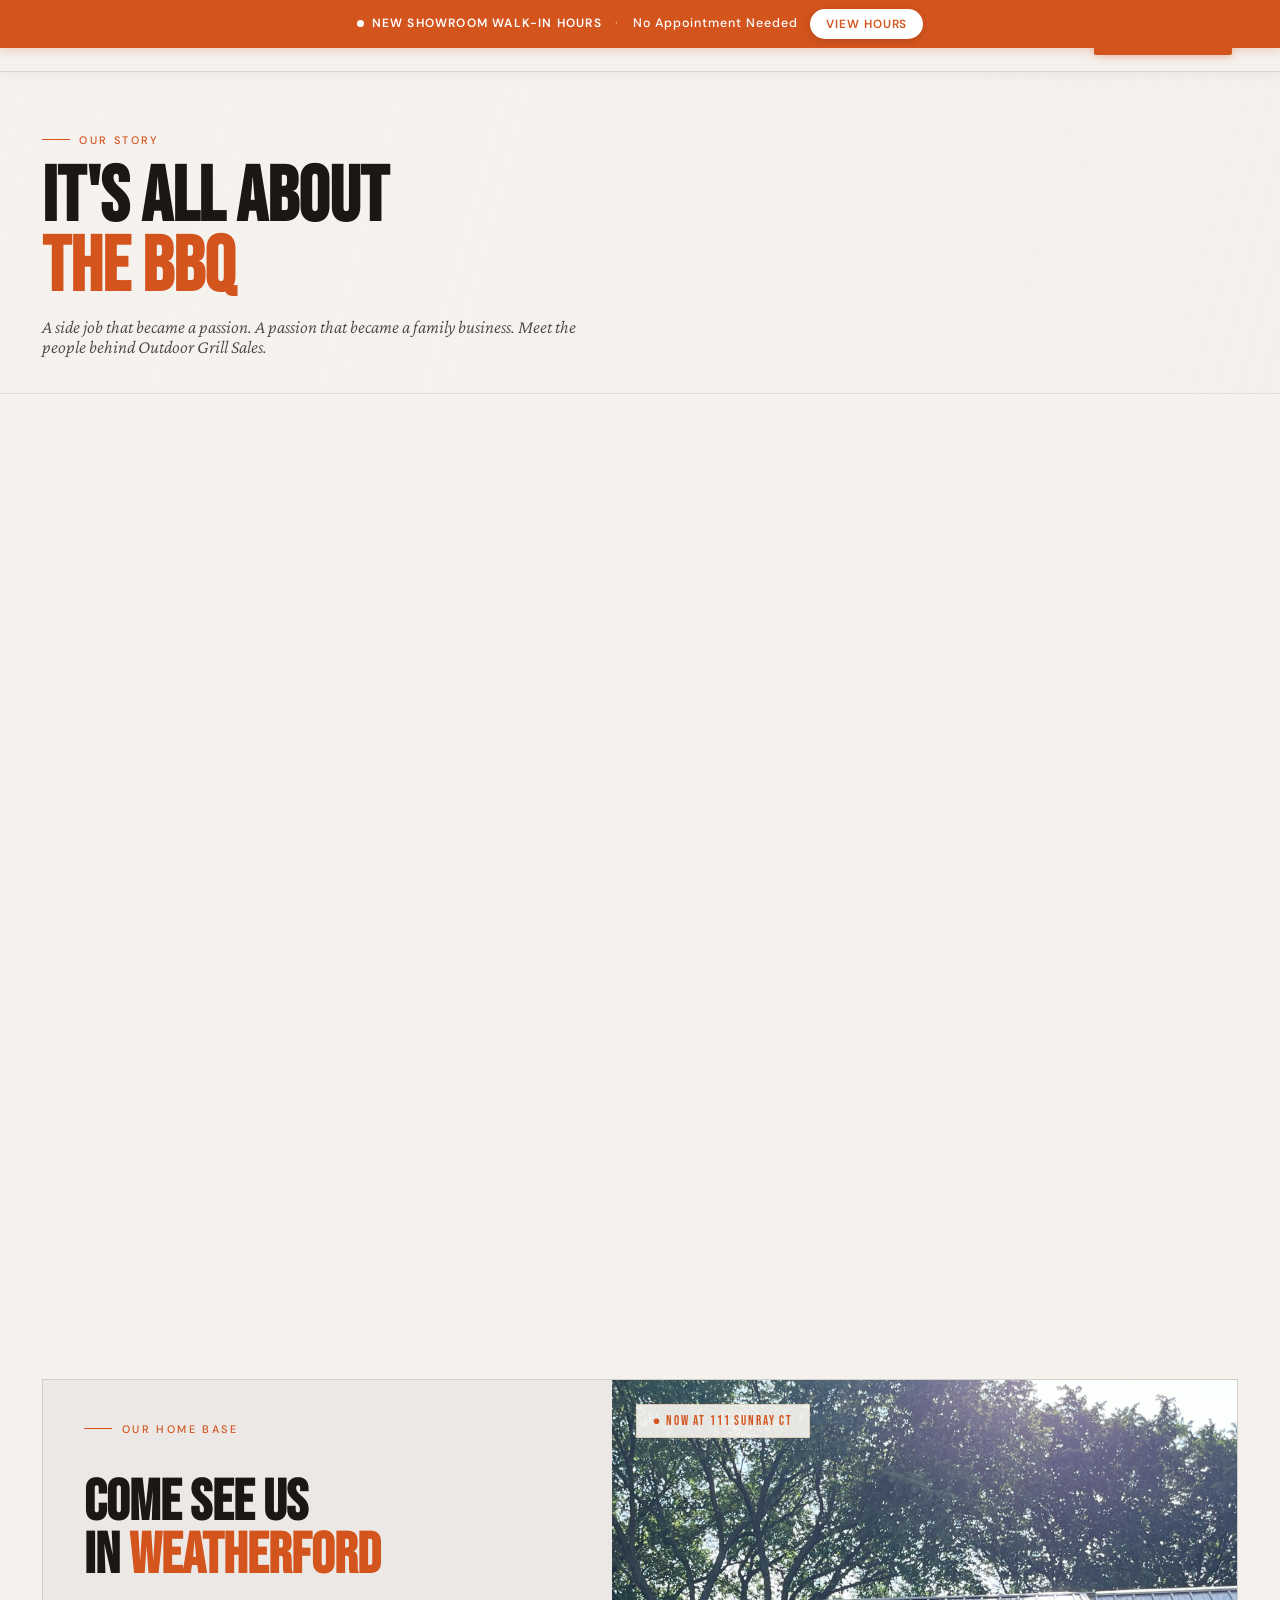
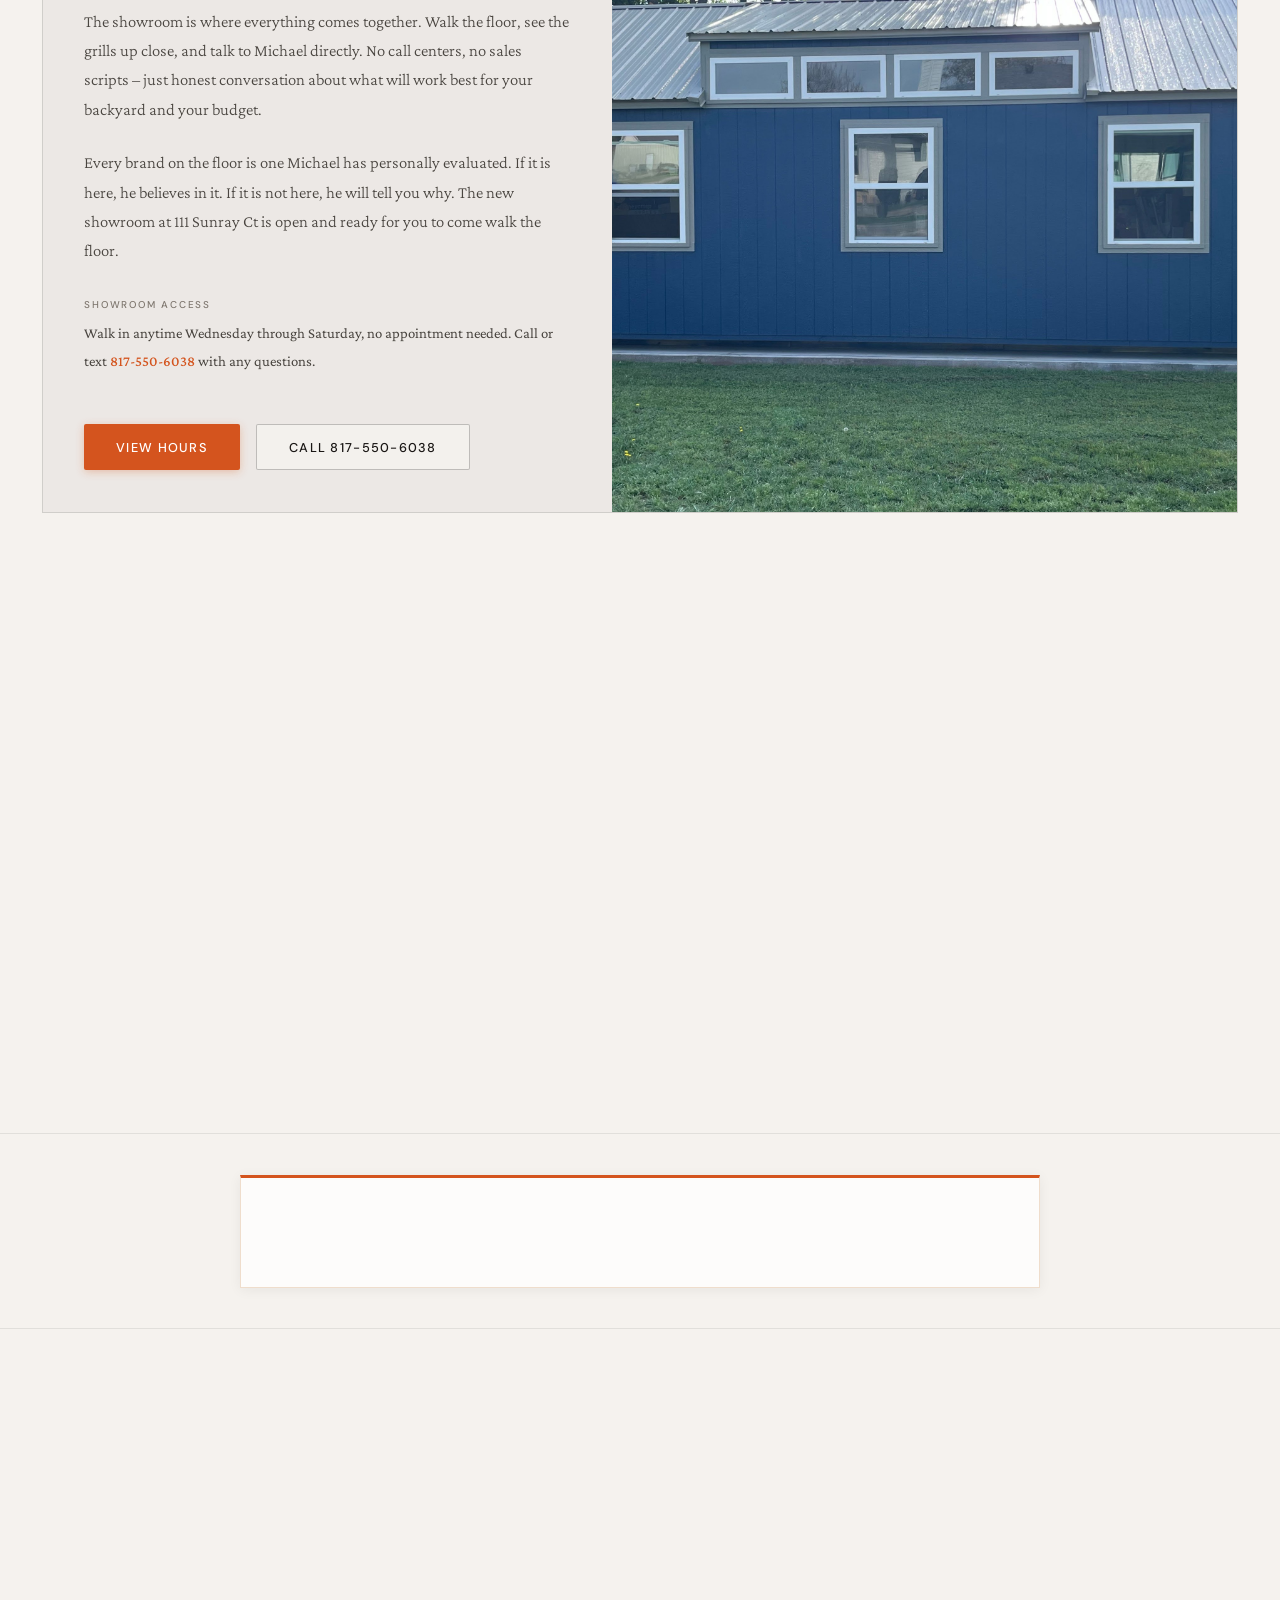
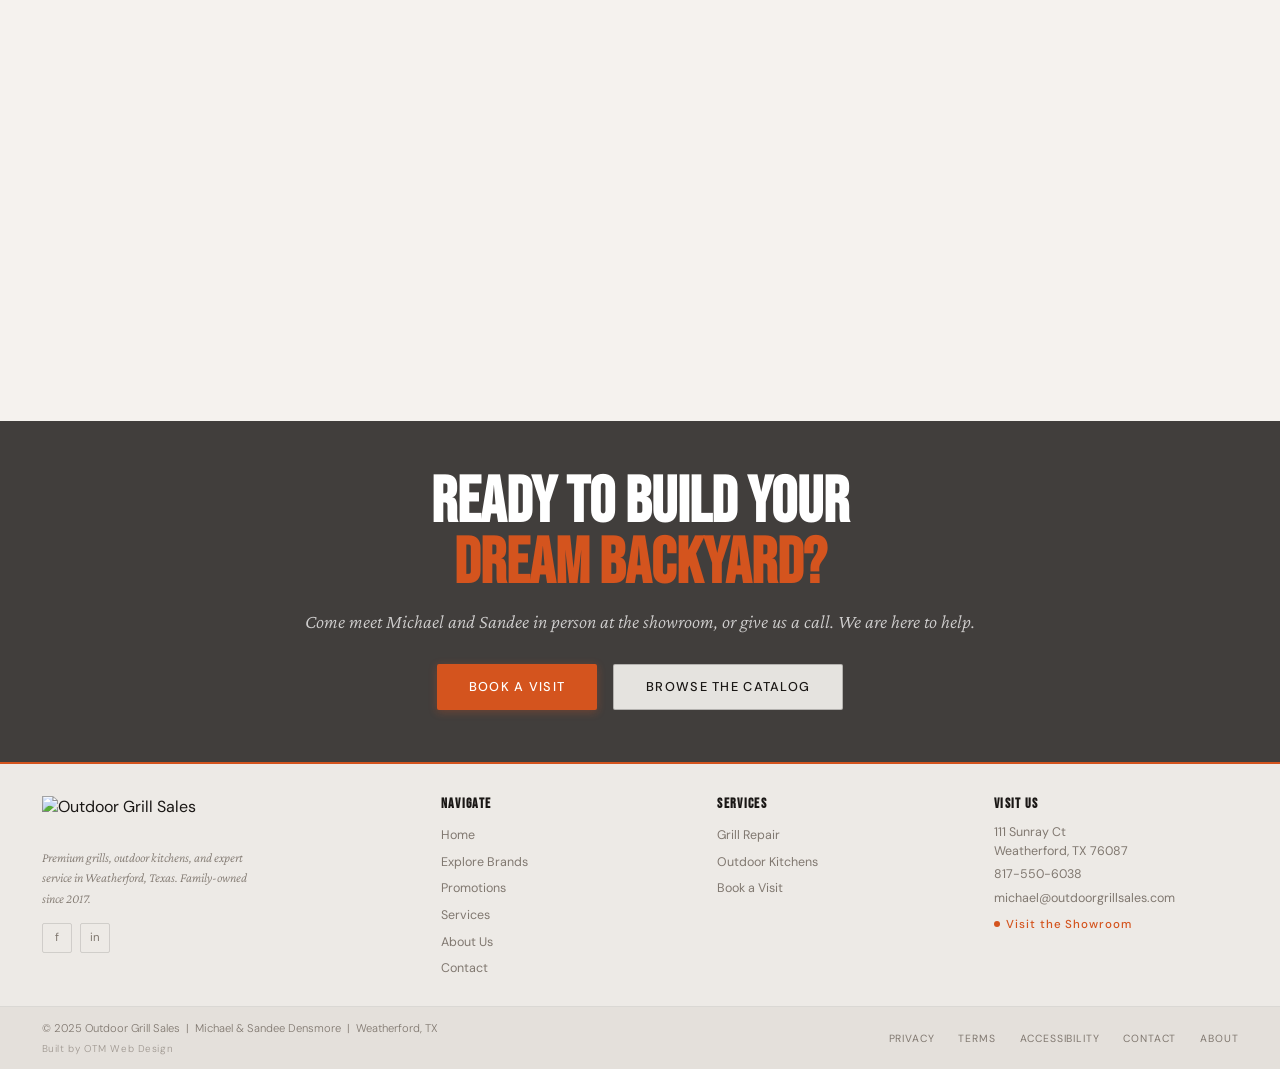
==== about.html @ 97e1f958 "updated to match main website" ====
<!DOCTYPE html>
<html lang="en">
<head>
  <meta charset="UTF-8">
  <meta name="viewport" content="width=device-width, initial-scale=1.0">
  <title>About Michael &amp; Sandee | Outdoor Grill Sales – Weatherford, TX</title>
  <meta name="description" content="Meet Michael and Sandee Densmore, the husband and wife team behind Outdoor Grill Sales in Weatherford, TX. Family-owned and customer-first since 2017.">
  <link rel="stylesheet" href="style.css">
  <link rel="icon" href="assets/logo.png" type="image/png">
</head>
<body>

<div id="progress-bar"></div>

<!-- ANNOUNCEMENT BANNER -->
<div id="announce-banner">
  <span class="banner-text">
    <span class="banner-dot"></span>
    <strong>New Showroom Walk-In Hours</strong>
    <span class="banner-sep">·</span>
    No Appointment Needed
  </span>
  <a href="contact.html#hours" class="banner-cta">View Hours</a>
</div>

<nav>
  <a href="index.html" class="nav-logo">
    <img src="assets/logo.png" alt="Outdoor Grill Sales" onerror="this.style.display='none'">
  </a>
    <ul class="nav-links">
    <li><a href="index.html">Home</a></li>
    <li><a href="explore.html">Explore Brands</a></li>
    <li><a href="promotions.html">Promotions</a></li>
    <li><a href="services.html">Services</a></li>
    <li><a href="about.html">About</a></li>
    <li><a href="contact.html" class="nav-cta">Book a Visit</a></li>
  </ul>
  <button class="nav-hamburger" id="nav-hamburger" aria-label="Open menu">
    <span></span><span></span><span></span>
  </button>
</nav>

<div class="nav-drawer" id="nav-drawer">
  <a href="index.html">Home</a>
  <a href="explore.html">Explore Brands</a>
  <a href="promotions.html">Promotions</a>
  <a href="services.html">Services</a>
  <a href="about.html">About</a>
  <a href="contact.html" class="drawer-cta">Book a Visit</a>
  <div class="drawer-contact-block">
    <a href="tel:8175506038" class="drawer-contact-phone">817-550-6038</a>
    <span class="drawer-contact-loc">Weatherford, TX</span>
  </div>
</div>

<div class="page-top">

  <div class="page-hero">
    <div class="page-hero-content">
      <div class="section-label">Our Story</div>
      <h1 class="page-hero-title">It's All About<br><span>the BBQ</span></h1>
      <p class="page-hero-sub">A side job that became a passion. A passion that became a family business. Meet the people behind Outdoor Grill Sales.</p>
    </div>
  </div>

  <!-- STORY SECTION -->
  <section style="padding:3.25rem 2.6rem;">
    <div class="about-story reveal">
      <div class="about-story-img">
        <img src="assets/michael-sandee.jpg" alt="Michael and Sandee Densmore, owners of Outdoor Grill Sales">
        <div class="about-story-badge">Est. 2017 &nbsp;|&nbsp; Weatherford, TX</div>
      </div>
      <div class="about-story-content">
        <div class="section-label">The Densmore Family</div>
        <h2>From Side Job<br>to <span>Full Time Passion</span></h2>
        <p>
          In a small town in Weatherford, Texas, Michael and Sandee Densmore started Outdoor Grill Sales as something to do on the side. Michael had always loved grilling, loved the community that forms around a great backyard cookout, and loved helping people find the right equipment to make it happen.
        </p>
        <p>
          What started as a side job grew into something neither of them expected. Customers kept coming back. Word spread through Parker County. People started referring their neighbors, their friends, their coworkers. Not because of flashy advertising, but because Michael picked up the phone, answered their questions honestly, and actually fixed what was broken.
        </p>
        <p>
          Today, Outdoor Grill Sales is a full-time husband and wife operation. Sandee keeps everything running, and Michael is the one who will walk you through every grill on the floor, diagnose your repair over the phone, or drive out to install your new outdoor kitchen. The business grew because the customers told it to.
        </p>
        <div style="display:flex; gap:1rem; flex-wrap:wrap;">
          <a href="contact.html" class="btn-primary">Get in Touch</a>
          <a href="explore.html" class="btn-ghost">Browse the Catalog</a>
        </div>
      </div>
    </div>
  </section>

  <!-- STORE PHOTO – editorial split layout -->
  <section style="padding:3.25rem 0 0; margin:0; width:100%;">
    <div class="about-story about-story-storefront">
      <div class="about-story-content" style="justify-content:center;">
        <div class="section-label">Our Home Base</div>
        <h2>Come See Us<br>In <span>Weatherford</span></h2>
        <p>
          The showroom is where everything comes together. Walk the floor, see the grills up close, and talk to Michael directly. No call centers, no sales scripts – just honest conversation about what will work best for your backyard and your budget.
        </p>
        <p>
          Every brand on the floor is one Michael has personally evaluated. If it is here, he believes in it. If it is not here, he will tell you why. The new showroom at 111 Sunray Ct is open and ready for you to come walk the floor.
        </p>
        <div style="display:flex; flex-direction:column; gap:0.6rem; margin-top:0.5rem;">
          <div style="font-size:0.62rem; letter-spacing:0.18em; text-transform:uppercase; color:var(--text-dim); font-weight:500;">Showroom Access</div>
          <div style="font-size:0.92rem; color:var(--text-muted); line-height:1.9; font-family:'Crimson Pro',serif;">
            Walk in anytime Wednesday through Saturday, no appointment needed. Call or text <a href="tel:8175506038" style="color:var(--ember); font-weight:500;">817-550-6038</a> with any questions.
          </div>
        </div>
        <div style="display:flex; gap:1rem; flex-wrap:wrap; margin-top:1.5rem;">
          <a href="contact.html#hours" class="btn-primary">View Hours</a>
          <a href="tel:8175506038" class="btn-ghost">Call 817-550-6038</a>
        </div>
      </div>
      <div class="about-story-img">
        <img src="assets/store-front.jpg" alt="Outdoor Grill Sales showroom in Weatherford, TX" style="object-position:center 20%;">
        <div class="about-story-badge" style="background:rgba(245,242,238,0.92); border-color:var(--border-warm);">
          <span style="color:var(--ember); font-family:'Bebas Neue',sans-serif; font-size:0.82rem; letter-spacing:0.14em;">&#9679; Now at 111 Sunray Ct</span>
        </div>
      </div>
    </div>
  </section>

  <!-- VALUES -->
  <section style="padding:3.25rem 2.6rem;">
    <div class="section-label reveal">What We Stand For</div>
    <h2 class="section-title reveal reveal-delay-1">The Way We<br><span>Do Business</span></h2>
    <div class="about-values reveal reveal-delay-2" style="margin:0;">
      <div class="about-value">
        <div class="about-value-num">01</div>
        <h3>Customer First, Always</h3>
        <p>When you buy a grill from us, you are not just a transaction. You are getting Michael and Sandee in your corner. Call with a question, bring in a problem, and we will take care of it.</p>
      </div>
      <div class="about-value">
        <div class="about-value-num">02</div>
        <h3>Honest Advice, Every Time</h3>
        <p>If a $500 grill does everything you need, we will tell you. We would rather earn your trust than make a bigger sale. That is how customers turn into neighbors who send their whole street to us.</p>
      </div>
      <div class="about-value">
        <div class="about-value-num">03</div>
        <h3>Always Growing</h3>
        <p>We are constantly adding new brands and products because there is always something better coming along. If you do not see what you are looking for, ask us. We are probably already looking at it.</p>
      </div>
    </div>
  </section>

  <!-- STATS BAND -->
  <section style="padding:2.54rem 1.69rem; background:transparent; border-top:1px solid var(--border); border-bottom:1px solid var(--border);">
    <div style="display:grid; grid-template-columns:repeat(auto-fit, minmax(160px, 1fr)); gap:1px; background:rgba(255,255,255,0.78); border:1px solid var(--border-warm); border-top:3px solid var(--ember); box-shadow:0 2px 12px rgba(0,0,0,0.06); max-width:800px; margin:0 auto;">
      <div class="hero-stat reveal" style="text-align:center; padding:1.3rem;">
        <div class="hero-stat-num" data-count="8" data-suffix="+" data-duration="1400">8+</div>
        <div class="hero-stat-label">Years in Business</div>
      </div>
      <div class="hero-stat reveal reveal-delay-1" style="text-align:center; padding:1.3rem;">
        <div class="hero-stat-num" data-count="18" data-suffix="+" data-duration="1500">18+</div>
        <div class="hero-stat-label">Premium Brands</div>
      </div>
      <div class="hero-stat reveal reveal-delay-2" style="text-align:center; padding:1.3rem;">
        <div class="hero-stat-num">4.7 &#9733;</div>
        <div class="hero-stat-label">Google Rating</div>
      </div>
      <div class="hero-stat reveal reveal-delay-3" style="text-align:center; padding:1.3rem; border-right:none;">
        <div class="hero-stat-num" data-count="61" data-suffix="+" data-duration="1600">61+</div>
        <div class="hero-stat-label">Google Reviews</div>
      </div>
    </div>
  </section>

  <!-- HOURS AND LOCATION -->
  <section style="padding:3.25rem 2.6rem;">
    <div class="section-label reveal">Find Us</div>
    <h2 class="section-title reveal reveal-delay-1">Come Visit<br><span>the Showroom</span></h2>
    <div class="about-hours-grid reveal reveal-delay-2" style="border:1px solid var(--border); border-top:3px solid var(--ember); max-width:900px; overflow:hidden;">
      <div style="background:var(--charcoal-2); padding:1.62rem;">
        <h3 style="font-family:'Bebas Neue',sans-serif; font-size:1.4rem; letter-spacing:0.04em; margin-bottom:1.5rem;">Showroom Access</h3>
        <div class="hours-appointment-block">
          <div class="appt-label">Walk-Ins Welcome</div>
          <div class="appt-headline">No Appointment Needed</div>
          <div class="appt-sub">
            Come browse the showroom Wednesday through Saturday, no appointment needed. Mondays and Tuesdays we're out on deliveries and repairs, so call <a href="tel:8175506038">817-550-6038</a> and we'll help if we can.
          </div>
        </div>
        <div style="margin-top:1.5rem;">
          <a href="contact.html#hours" class="btn-primary" style="width:100%; justify-content:center;">View Showroom Hours</a>
        </div>
      </div>
      <div style="background:var(--charcoal-2); padding:1.62rem; border-left:1px solid var(--border);">
        <h3 style="font-family:'Bebas Neue',sans-serif; font-size:1.4rem; letter-spacing:0.04em; margin-bottom:1.5rem;">Location</h3>
        <div style="display:flex; flex-direction:column; gap:1rem;">
          <div>
            <div style="font-size:0.62rem; letter-spacing:0.18em; text-transform:uppercase; color:var(--text-dim); margin-bottom:0.3rem; font-weight:500;">New Showroom Address</div>
            <div style="font-size:0.95rem; line-height:1.6;">111 Sunray Ct<br>Weatherford, TX 76087</div>
          </div>
          <div>
            <div style="font-size:0.62rem; letter-spacing:0.18em; text-transform:uppercase; color:var(--text-dim); margin-bottom:0.3rem; font-weight:500;">Phone</div>
            <a href="tel:8175506038" style="font-size:1.1rem; color:var(--ember); font-weight:500;">817-550-6038</a>
          </div>
          <div>
            <div style="font-size:0.62rem; letter-spacing:0.18em; text-transform:uppercase; color:var(--text-dim); margin-bottom:0.3rem; font-weight:500;">Email</div>
            <a href="mailto:michael@outdoorgrillsales.com" style="font-size:0.9rem; color:var(--text-muted); transition:color 0.2s;" onmouseover="this.style.color='var(--ember)'" onmouseout="this.style.color='var(--text-muted)'">michael@outdoorgrillsales.com</a>
          </div>
        </div>
      </div>
    </div>
  </section>

  <!-- CTA -->
  <div class="cta-band">
    <div class="cta-band-content">
      <h2>Ready to Build Your<br><span style="color:var(--ember);">Dream Backyard?</span></h2>
      <p>Come meet Michael and Sandee in person at the showroom, or give us a call. We are here to help.</p>
      <div class="cta-band-actions">
        <a href="contact.html" class="btn-primary">Book a Visit</a>
        <a href="explore.html" class="btn-ghost">Browse the Catalog</a>
      </div>
    </div>
  </div>

</div>

<footer>
  <div class="footer-top">
    <div class="footer-brand">
      <img src="assets/logo.png" alt="Outdoor Grill Sales">
      <p>Premium grills, outdoor kitchens, and expert service in Weatherford, Texas. Family-owned since 2017.</p>
      <div class="footer-social">
        <a href="https://www.facebook.com/outdoorgrillsales" target="_blank" rel="noopener" title="Facebook">f</a>
        <a href="https://www.instagram.com/outdoorgrillsales1" target="_blank" rel="noopener" title="Instagram">in</a>
      </div>
    </div>
    <div class="footer-col">
      <h4>Navigate</h4>
      <ul>
        <li><a href="index.html">Home</a></li>
        <li><a href="explore.html">Explore Brands</a></li>
        <li><a href="promotions.html">Promotions</a></li>
        <li><a href="services.html">Services</a></li>
        <li><a href="about.html">About Us</a></li>
        <li><a href="contact.html">Contact</a></li>
      </ul>
    </div>
    <div class="footer-col">
      <h4>Services</h4>
      <ul>
        <li><a href="services.html">Grill Repair</a></li>
        <li><a href="services.html#install">Outdoor Kitchens</a></li>
        <li><a href="contact.html">Book a Visit</a></li>
      </ul>
    </div>
    <div class="footer-col">
      <h4>Visit Us</h4>
      <div class="footer-contact-item">111 Sunray Ct<br>Weatherford, TX 76087</div>
      <div class="footer-contact-item"><a href="tel:8175506038">817-550-6038</a></div>
      <div class="footer-contact-item"><a href="mailto:michael@outdoorgrillsales.com">michael@outdoorgrillsales.com</a></div>
      <div class="footer-appt-badge">Visit the Showroom</div>
    </div>
  </div>
  <div class="footer-bottom">
    <div class="footer-copy">
      &copy; 2025 Outdoor Grill Sales &nbsp;|&nbsp; Michael &amp; Sandee Densmore &nbsp;|&nbsp; Weatherford, TX
      <a href="https://otm-designs.com" target="_blank" rel="noopener" class="otm-credit">Built by OTM Web Design</a>
    </div>
    <div class="footer-bottom-links">
      <a href="privacy.html">Privacy</a>
      <a href="terms.html">Terms</a>
      <a href="accessibility.html">Accessibility</a>
      <a href="contact.html">Contact</a>
      <a href="about.html">About</a>
    </div>
  </div>
</footer>

<button id="back-top" aria-label="Back to top">&#8593;</button>
<script src="nav.js"></script>
<script src="script.js"></script>
</body>
</html>
---- style.css ----
/* ============================================================
   OUTDOOR GRILL SALES — style.css
   Light theme. Warm, premium, Texas outdoor living.
   Fonts: Bebas Neue (headlines) + Crimson Pro (body) + DM Sans (UI)
   ============================================================ */

@import url('https://fonts.googleapis.com/css2?family=Bebas+Neue&family=Crimson+Pro:ital,wght@0,300;0,400;0,500;0,600;1,300;1,400&family=DM+Sans:wght@300;400;500&display=swap');

/* ─────────────────────────────────────────────
   CSS VARIABLES
   ───────────────────────────────────────────── */
:root {
  --ember:        #D4541E;
  --ember-light:  #E8622A;
  --ember-dim:    #A03A10;
  --ember-glow:   rgba(212, 84, 30, 0.10);
  --gold:         #B07818;
  --gold-light:   #C88C28;
  --bg:           #F5F2EE;
  --bg-2:         #EDEAE6;
  --bg-3:         #E4E0DB;
  --bg-4:         #D8D3CC;
  --smoke:        #C8C2BA;
  --border:       rgba(0, 0, 0, 0.08);
  --border-warm:  rgba(180, 100, 20, 0.20);
  --text:         #1A1715;
  --text-muted:   #4A4540;
  --text-dim:     #807870;
  --card:         rgba(255, 255, 255, 0.92);
  --card-hover:   rgba(255, 255, 255, 0.97);
}

/* ─────────────────────────────────────────────
   RESET & BASE
   ───────────────────────────────────────────── */
*, *::before, *::after { box-sizing: border-box; margin: 0; padding: 0; }
html { scroll-behavior: smooth; font-size: 16px; }

body {
  font-family: 'DM Sans', sans-serif;
  background: var(--bg);
  color: var(--text);
  overflow-x: hidden;
  -webkit-font-smoothing: antialiased;
  -moz-osx-font-smoothing: grayscale;
}

body::before {
  content: '';
  position: fixed;
  inset: 0;
  background-image: url('assets/hero-bg.jpg');
  background-size: cover;
  background-position: center;
  z-index: -2;
  pointer-events: none;
  opacity: 0.90;
}

img { max-width: 100%; display: block; }
a { text-decoration: none; color: inherit; }
ul { list-style: none; }

/* ─────────────────────────────────────────────
   PROGRESS BAR
   ───────────────────────────────────────────── */
#progress-bar {
  position: fixed;
  top: 0; left: 0;
  z-index: 300;
  height: 3px;
  width: 0%;
  background: linear-gradient(90deg, var(--ember), var(--gold));
  transition: width 0.1s linear;
}

/* ─────────────────────────────────────────────
   ANNOUNCEMENT BANNER
   ───────────────────────────────────────────── */
#announce-banner {
  position: fixed;
  top: 0; left: 0; right: 0;
  z-index: 200;
  background: var(--ember);
  color: #fff;
  padding: 0.55rem 1.5rem;
  display: flex;
  align-items: center;
  justify-content: center;
  gap: 0.75rem;
  font-size: 0.78rem;
  letter-spacing: 0.08em;
  font-weight: 500;
  text-align: center;
  box-shadow: 0 2px 10px rgba(212,84,30,0.25);
  flex-wrap: wrap;
  line-height: 1.4;
}

#announce-banner .banner-dot {
  display: inline-block;
  width: 7px;
  height: 7px;
  border-radius: 50%;
  background: #fff;
  flex-shrink: 0;
  animation: blink 1.6s ease infinite;
}

#announce-banner .banner-text { display: inline-flex; align-items: center; gap: 0.5rem; flex-wrap: wrap; justify-content: center; }
#announce-banner .banner-text strong { font-weight: 600; letter-spacing: 0.1em; text-transform: uppercase; font-size: 0.75rem; }
#announce-banner a { color: #fff; text-decoration: underline; text-decoration-thickness: 1px; text-underline-offset: 3px; font-weight: 600; white-space: nowrap; }
#announce-banner a:hover { color: rgba(255,255,255,0.85); }
#announce-banner .banner-sep { opacity: 0.55; padding: 0 0.35rem; }

/* Banner CTA button (overrides the text-link style) */
#announce-banner .banner-cta {
  display: inline-flex;
  align-items: center;
  gap: 0.4rem;
  background: #fff;
  color: var(--ember);
  padding: 0.42rem 1rem;
  border-radius: 100px;
  font-size: 0.74rem;
  font-weight: 600;
  letter-spacing: 0.08em;
  text-transform: uppercase;
  text-decoration: none;
  border: none;
  transition: background 0.2s, color 0.2s, transform 0.15s, box-shadow 0.2s;
  box-shadow: 0 2px 8px rgba(0, 0, 0, 0.15);
  white-space: nowrap;
  flex-shrink: 0;
}
#announce-banner .banner-cta:hover {
  background: rgba(255, 255, 255, 0.92);
  color: var(--ember);
  transform: translateY(-1px);
  box-shadow: 0 4px 12px rgba(0, 0, 0, 0.2);
  text-decoration: none;
}

body.has-banner nav { top: var(--banner-h, 42px); }
body.has-banner .page-top { padding-top: calc(72px + var(--banner-h, 42px)); }
body.has-banner .hero { padding-top: calc(8rem + var(--banner-h, 42px)); }
body.has-banner .catalog-filter { top: calc(60px + var(--banner-h, 42px)); }

/* ─────────────────────────────────────────────
   NAVIGATION
   ───────────────────────────────────────────── */
nav {
  position: fixed;
  top: 0; left: 0; right: 0;
  z-index: 100;
  display: flex;
  align-items: center;
  justify-content: space-between;
  padding: 0 3rem;
  height: 72px;
  background: rgba(245, 242, 238, 0.96);
  backdrop-filter: blur(16px);
  -webkit-backdrop-filter: blur(16px);
  border-bottom: 1px solid rgba(0,0,0,0.10);
  transition: height 0.3s, background 0.3s, top 0.3s;
}

nav.scrolled { height: 60px; background: rgba(245, 242, 238, 0.99); }

.nav-logo img { height: 52px; width: auto; transition: height 0.3s; }
nav.scrolled .nav-logo img { height: 42px; }

.nav-links { display: flex; align-items: center; gap: 0.25rem; }

.nav-links a {
  font-size: 0.78rem;
  letter-spacing: 0.12em;
  text-transform: uppercase;
  color: var(--text-muted);
  padding: 0.5rem 0.85rem;
  border-radius: 2px;
  transition: color 0.2s, background 0.2s;
  font-weight: 500;
  white-space: nowrap;
}

.nav-links a:hover { color: var(--ember); background: rgba(0,0,0,0.04); }
.nav-links a.active { color: var(--ember); }

.nav-cta {
  background: var(--ember) !important;
  color: #fff !important;
  padding: 0.6rem 1.4rem !important;
  border-radius: 2px;
  font-size: 0.78rem !important;
  letter-spacing: 0.1em !important;
  font-weight: 500 !important;
  transition: background 0.2s, transform 0.15s !important;
  margin-left: 0.5rem;
}

.nav-cta:hover { background: var(--ember-light) !important; transform: translateY(-1px); }
.nav-cta.active { background: var(--ember) !important; color: #fff !important; }

.nav-hamburger {
  display: none;
  flex-direction: column;
  gap: 5px;
  background: none;
  border: none;
  cursor: pointer;
  padding: 8px;
  z-index: 110;
}

.nav-hamburger span {
  display: block;
  width: 24px;
  height: 2px;
  background: var(--text);
  border-radius: 2px;
  transition: transform 0.3s, opacity 0.3s, width 0.3s;
  transform-origin: center;
}

.nav-hamburger.open span:nth-child(1) { transform: translateY(7px) rotate(45deg); }
.nav-hamburger.open span:nth-child(2) { opacity: 0; width: 0; }
.nav-hamburger.open span:nth-child(3) { transform: translateY(-7px) rotate(-45deg); }

.nav-drawer {
  display: none;
  position: fixed;
  top: 0; left: 0; right: 0; bottom: 0;
  background: rgba(245, 242, 238, 0.97);
  backdrop-filter: blur(20px);
  -webkit-backdrop-filter: blur(20px);
  z-index: 99;
  flex-direction: column;
  justify-content: center;
  align-items: center;
  opacity: 0;
  pointer-events: none;
  transition: opacity 0.3s;
  overflow-y: auto;
  border-left: 3px solid var(--ember);
}

.nav-drawer.open { opacity: 1; pointer-events: auto; }

.nav-drawer a {
  font-family: 'Bebas Neue', sans-serif;
  font-size: 2.6rem;
  letter-spacing: 0.06em;
  color: var(--text-muted);
  padding: 0.6rem 2rem;
  width: 100%;
  text-align: center;
  border-bottom: 1px solid var(--border);
  transition: color 0.2s, background 0.2s;
}

.nav-drawer a:first-child { border-top: 1px solid var(--border); }
.nav-drawer a:hover, .nav-drawer a.active { color: var(--ember); background: rgba(212,84,30,0.05); }

.nav-drawer .drawer-cta {
  margin-top: 1.5rem;
  background: var(--ember);
  color: #fff;
  border-radius: 2px;
  font-size: 1.4rem;
  border-bottom: none;
  padding: 0.8rem 3rem;
  width: auto;
}

/* DRAWER CONTACT BLOCK (replaces .drawer-contact span — fixes iOS auto-styling) */
.nav-drawer .drawer-contact-block {
  margin-top: 1.2rem;
  padding: 0.8rem 2rem;
  display: flex;
  flex-direction: column;
  align-items: center;
  gap: 0.3rem;
  border: none;
  width: auto;
}

.nav-drawer .drawer-contact-phone {
  font-family: 'DM Sans', sans-serif;
  font-size: 1rem;
  font-weight: 500;
  color: var(--text-muted);
  letter-spacing: 0.04em;
  padding: 0;
  border: none;
  width: auto;
  text-align: center;
  background: none;
  text-transform: none;
  transition: color 0.2s;
}

.nav-drawer .drawer-contact-phone:hover {
  background: none;
  color: var(--ember);
}

.nav-drawer .drawer-contact-loc {
  font-family: 'DM Sans', sans-serif;
  font-size: 0.78rem;
  font-weight: 400;
  color: var(--text-dim);
  letter-spacing: 0.06em;
  text-transform: uppercase;
}

.page-top { padding-top: 72px; }

/* ─────────────────────────────────────────────
   SHARED SECTION STYLES
   ───────────────────────────────────────────── */
section { padding: 4.5rem 2.6rem; }

.section-label {
  display: inline-flex;
  align-items: center;
  gap: 0.6rem;
  font-size: 0.68rem;
  letter-spacing: 0.22em;
  text-transform: uppercase;
  color: var(--ember);
  margin-bottom: 1rem;
  font-weight: 500;
}

.section-label::before {
  content: '';
  display: block;
  width: 28px;
  height: 1px;
  background: var(--ember);
}

.section-title {
  font-family: 'Bebas Neue', sans-serif;
  font-size: clamp(2.8rem, 5.5vw, 4.8rem);
  line-height: 0.93;
  letter-spacing: 0.02em;
  margin-bottom: 1.2rem;
  color: var(--text);
}

.section-title span { color: var(--ember); }

.section-subtitle {
  font-family: 'Crimson Pro', serif;
  font-size: 1.15rem;
  color: var(--text-muted);
  line-height: 1.7;
  max-width: 580px;
  font-weight: 300;
  font-style: italic;
}

/* ─────────────────────────────────────────────
   BUTTONS
   ───────────────────────────────────────────── */
.btn-primary {
  display: inline-flex;
  align-items: center;
  gap: 0.5rem;
  background: var(--ember);
  color: #fff;
  padding: 0.85rem 2rem;
  border-radius: 2px;
  font-size: 0.8rem;
  font-weight: 500;
  letter-spacing: 0.1em;
  text-transform: uppercase;
  border: none;
  cursor: pointer;
  transition: background 0.2s, transform 0.15s;
  text-decoration: none;
}

.btn-primary:hover { background: var(--ember-light); transform: translateY(-2px); color: #fff; }

.btn-ghost {
  display: inline-flex;
  align-items: center;
  gap: 0.5rem;
  background: rgba(245,242,238,0.92);
  color: var(--text);
  padding: 0.85rem 2rem;
  border-radius: 2px;
  font-size: 0.8rem;
  font-weight: 500;
  letter-spacing: 0.1em;
  text-transform: uppercase;
  border: 1px solid rgba(0,0,0,0.22);
  cursor: pointer;
  transition: color 0.2s, border-color 0.2s, background 0.2s, transform 0.15s;
  text-decoration: none;
}

.btn-ghost:hover { background: #fff; color: var(--text); border-color: rgba(0,0,0,0.40); transform: translateY(-2px); }

.btn-gold {
  display: inline-flex;
  align-items: center;
  gap: 0.5rem;
  background: var(--gold);
  color: #fff;
  padding: 0.85rem 2rem;
  border-radius: 2px;
  font-size: 0.8rem;
  font-weight: 500;
  letter-spacing: 0.1em;
  text-transform: uppercase;
  border: none;
  cursor: pointer;
  transition: background 0.2s, transform 0.15s;
  text-decoration: none;
}

.btn-gold:hover { background: var(--gold-light); transform: translateY(-2px); }

.btn-catalog {
  display: inline-flex;
  align-items: center;
  gap: 0.4rem;
  background: var(--ember);
  color: #fff;
  padding: 0.6rem 1.2rem;
  border-radius: 2px;
  font-size: 0.72rem;
  font-weight: 500;
  letter-spacing: 0.1em;
  text-transform: uppercase;
  border: none;
  cursor: pointer;
  transition: background 0.2s, transform 0.15s;
  text-decoration: none;
}

.btn-catalog:hover { background: var(--ember-light); transform: translateY(-1px); color: #fff; }

.btn-catalog-ghost {
  display: inline-flex;
  align-items: center;
  gap: 0.4rem;
  background: transparent;
  color: var(--text-muted);
  padding: 0.6rem 1.2rem;
  border-radius: 2px;
  font-size: 0.72rem;
  font-weight: 500;
  letter-spacing: 0.1em;
  text-transform: uppercase;
  border: 1px solid var(--border);
  cursor: pointer;
  transition: color 0.2s, border-color 0.2s, transform 0.15s;
  text-decoration: none;
}

.btn-catalog-ghost:hover { color: var(--text); border-color: rgba(0,0,0,0.25); transform: translateY(-1px); }

/* ─────────────────────────────────────────────
   MARQUEE STRIP
   ───────────────────────────────────────────── */
.marquee-strip {
  border-top: 2px solid var(--ember);
  border-bottom: 2px solid var(--ember);
  overflow: hidden;
  padding: 0.95rem 0;
  background: rgba(245, 242, 238, 0.88);
  box-shadow: 0 2px 12px rgba(212,84,30,0.10);
}

.marquee-track { display: flex; width: max-content; animation: marquee 28s linear infinite; }

.marquee-item {
  display: flex;
  align-items: center;
  gap: 2rem;
  padding: 0 2.5rem;
  font-size: 0.7rem;
  letter-spacing: 0.2em;
  text-transform: uppercase;
  color: var(--text);
  white-space: nowrap;
  font-weight: 500;
}

.marquee-dot { width: 4px; height: 4px; border-radius: 50%; background: var(--ember); flex-shrink: 0; }

@keyframes marquee { from { transform: translateX(0); } to { transform: translateX(-50%); } }

/* ─────────────────────────────────────────────
   HERO (index.html)
   ───────────────────────────────────────────── */
.hero {
  position: relative;
  min-height: 100vh;
  min-height: 100dvh;
  display: flex;
  align-items: center;
  padding: 8rem 2.6rem 5rem;
  overflow: hidden;
}

.hero-bg {
  position: absolute;
  inset: 0;
  background-image: url('assets/hero-bg.jpg');
  background-size: cover;
  background-position: center;
  background-attachment: fixed;
  z-index: 0;
}

.hero-overlay {
  position: absolute;
  inset: 0;
  background: linear-gradient(
    105deg,
    rgba(245,242,238,0.82) 0%,
    rgba(245,242,238,0.92) 40%,
    rgba(245,242,238,0.08) 70%,
    rgba(212,84,30,0.01) 100%
  );
  z-index: 1;
}

.hero-content { position: relative; z-index: 2; max-width: 820px; }

.hero-eyebrow {
  display: inline-flex;
  align-items: center;
  gap: 0.7rem;
  font-size: 0.72rem;
  letter-spacing: 0.25em;
  text-transform: uppercase;
  color: var(--gold);
  margin-bottom: 1.5rem;
  font-weight: 500;
}

.hero-eyebrow::before { content: ''; display: block; width: 36px; height: 1px; background: var(--gold); }

.hero-title {
  font-family: 'Bebas Neue', sans-serif;
  font-size: clamp(4.5rem, 11vw, 9rem);
  line-height: 0.88;
  letter-spacing: 0.01em;
  margin-bottom: 1.8rem;
  color: var(--text);
}

.hero-title .outline {
  -webkit-text-stroke: 3px #1A1715;
  color: var(--ember);
  paint-order: stroke fill;
}

.hero-title .ember { color: var(--ember); }

.hero-sub {
  font-family: 'Crimson Pro', serif;
  font-size: 1.25rem;
  line-height: 1.7;
  color: var(--text-muted);
  max-width: 500px;
  margin-bottom: 2.5rem;
  font-weight: 300;
  font-style: italic;
}

.hero-actions { display: flex; gap: 1rem; align-items: center; flex-wrap: wrap; margin-bottom: 3.5rem; }
.hero-stats { display: flex; border: 1px solid var(--border-warm); width: fit-content; }

.hero-stat {
  padding: 1.2rem 2.2rem;
  background: rgba(255,255,255,0.92);
  border-right: 1px solid var(--border-warm);
  text-align: center;
  position: relative;
}

.hero-stat::before {
  content: '';
  position: absolute;
  top: 0; left: 0; right: 0;
  height: 2px;
  background: linear-gradient(90deg, var(--ember), var(--gold));
}

.hero-stat:last-child { border-right: none; }
.hero-stat-num { font-family: 'Bebas Neue', sans-serif; font-size: 3rem; line-height: 1; color: var(--text); letter-spacing: 0.02em; }
.hero-stat-label { font-size: 0.62rem; letter-spacing: 0.2em; text-transform: uppercase; color: var(--ember); margin-top: 0.4rem; font-weight: 500; }

.hero-scroll {
  display: none;
}

@keyframes float {
  0%, 100% { transform: translateX(-50%) translateY(0); }
  50% { transform: translateX(-50%) translateY(6px); }
}

/* ─────────────────────────────────────────────
   SERVICE PILLARS
   ───────────────────────────────────────────── */
.services-strip {
  display: grid;
  grid-template-columns: repeat(3, 1fr);
  gap: 1px;
  background: var(--border);
  border: 1px solid var(--border);
  margin: 0 2.6rem;
}

.service-pillar {
  background: rgba(255,255,255,0.92);
  padding: 2.5rem 2rem;
  display: flex;
  flex-direction: column;
  gap: 1rem;
  transition: background 0.25s, box-shadow 0.25s;
  position: relative;
  overflow: hidden;
  border-left: 3px solid transparent;
}

.service-pillar::before {
  content: '';
  position: absolute;
  top: 0; left: 0; right: 0;
  height: 3px;
  background: var(--ember);
  transform: scaleX(0);
  transform-origin: left;
  transition: transform 0.4s ease;
}

.service-pillar:hover { background: rgba(255,255,255,0.92); box-shadow: 0 4px 24px rgba(0,0,0,0.08); }
.service-pillar:hover::before { transform: scaleX(1); }

.service-icon {
  width: 48px;
  height: 48px;
  border: 1px solid var(--border-warm);
  border-radius: 2px;
  display: flex;
  align-items: center;
  justify-content: center;
}

.service-icon svg { width: 22px; height: 22px; stroke: var(--ember); fill: none; stroke-width: 1.5; stroke-linecap: round; stroke-linejoin: round; }
.service-pillar h3 { font-family: 'Bebas Neue', sans-serif; font-size: 1.6rem; letter-spacing: 0.04em; line-height: 1; color: var(--text); }
.service-pillar p { font-family: 'Crimson Pro', serif; font-size: 1rem; color: var(--text-muted); line-height: 1.65; font-weight: 300; flex: 1; }

.service-pillar a {
  display: inline-flex;
  align-items: center;
  gap: 0.4rem;
  font-size: 0.72rem;
  letter-spacing: 0.12em;
  text-transform: uppercase;
  color: var(--ember);
  font-weight: 500;
  transition: gap 0.2s;
  margin-top: 0.5rem;
}

.service-pillar a:hover { gap: 0.7rem; }
.service-pillar a svg { width: 12px; height: 12px; stroke: var(--ember); stroke-width: 2; }

/* ─────────────────────────────────────────────
   BRAND WALL
   ───────────────────────────────────────────── */
.brand-wall-section {
  padding: 2.5rem 2.6rem;
  border-top: 1px solid var(--border);
  border-bottom: 1px solid var(--border);
  background: rgba(237,234,230,0.02);
  position: relative;
}

.brand-wall-section::before {
  content: '';
  display: block;
  width: 100%;
  height: 2px;
  background: linear-gradient(90deg, transparent 0%, var(--ember) 20%, var(--gold) 50%, var(--ember) 80%, transparent 100%);
  margin-bottom: 2rem;
  opacity: 0.5;
}

.brand-wall-header {
  display: flex;
  align-items: center;
  justify-content: space-between;
  margin-bottom: 1.5rem;
  flex-wrap: wrap;
  gap: 0.75rem;
}

.brand-wall-link { font-size: 0.7rem; letter-spacing: 0.14em; text-transform: uppercase; color: var(--ember); font-weight: 500; transition: opacity 0.2s; }
.brand-wall-link:hover { opacity: 0.7; }

.brand-wall-grid {
  display: grid;
  grid-template-columns: repeat(5, 1fr);
  gap: 1px;
  background: var(--border);
  border: 1px solid var(--border-warm);
}

.brand-wall-tile {
  background: rgba(255,255,255,0.92);
  display: flex;
  align-items: center;
  justify-content: center;
  padding: 1.4rem 1.6rem;
  position: relative;
  overflow: hidden;
  transition: background 0.25s;
  text-decoration: none;
  min-height: 80px;
}

.brand-wall-tile::before { content: ''; position: absolute; inset: 0; background: var(--ember-glow); opacity: 0; transition: opacity 0.3s; }
.brand-wall-tile:hover { background: rgba(255,255,255,0.92); }
.brand-wall-tile:hover::before { opacity: 0.6; }

.brand-wall-tile::after {
  content: '';
  position: absolute;
  bottom: 0; left: 0; right: 0;
  height: 2px;
  background: var(--ember);
  transform: scaleX(0);
  transform-origin: center;
  transition: transform 0.35s ease;
}

.brand-wall-tile:hover::after { transform: scaleX(1); }

.brand-wall-tile img {
  height: 28px;
  width: auto;
  max-width: 120px;
  object-fit: contain;
  display: block;
  position: relative;
  z-index: 1;
  transition: transform 0.3s ease, filter 0.3s ease;
  filter: grayscale(20%);
}

.brand-wall-tile:hover img { transform: scale(1.06); filter: grayscale(0%); }

/* ─────────────────────────────────────────────
   ABOUT PREVIEW
   ───────────────────────────────────────────── */
.about-preview {
  display: grid;
  grid-template-columns: 1fr 1fr;
  gap: 0;
  background: var(--border);
  border: 1px solid var(--border);
  margin: 0 2.6rem;
}

.about-preview-img { position: relative; overflow: hidden; min-height: 480px; }
.about-preview-img img { width: 100%; height: 100%; object-fit: cover; object-position: center top; transition: transform 0.6s ease; }
.about-preview:hover .about-preview-img img { transform: scale(1.03); }

.about-preview-badge {
  position: absolute;
  bottom: 1.5rem;
  left: 1.5rem;
  background: var(--ember);
  color: #fff;
  font-family: 'Bebas Neue', sans-serif;
  font-size: 0.9rem;
  letter-spacing: 0.12em;
  padding: 0.5rem 1rem;
  border-radius: 1px;
}

.about-preview-content {
  background: rgba(237,234,230,0.92);
  padding: 3.5rem;
  display: flex;
  flex-direction: column;
  justify-content: center;
  gap: 1.5rem;
}

.about-preview-content blockquote {
  font-family: 'Crimson Pro', serif;
  font-size: 1.35rem;
  line-height: 1.65;
  color: var(--text-muted);
  font-style: italic;
  font-weight: 300;
  padding-left: 1.2rem;
  border-left: 2px solid var(--ember);
}

.about-preview-content p { font-family: 'Crimson Pro', serif; font-size: 1.05rem; line-height: 1.7; color: var(--text-muted); font-weight: 300; }

/* ─────────────────────────────────────────────
   REVIEWS CAROUSEL
   ───────────────────────────────────────────── */
.reviews-section { background: rgba(237,234,230,0.02); }

.reviews-header {
  display: flex;
  align-items: flex-end;
  justify-content: space-between;
  margin-bottom: 3rem;
  flex-wrap: wrap;
  gap: 1rem;
}

.reviews-score { display: flex; align-items: center; gap: 1.5rem; }
.reviews-big-num { font-family: 'Bebas Neue', sans-serif; font-size: 5rem; line-height: 1; color: var(--gold); }
.reviews-stars { color: var(--gold); font-size: 1.4rem; letter-spacing: 0.08em; margin-bottom: 0.3rem; }
.reviews-count { font-size: 0.8rem; color: var(--text-dim); letter-spacing: 0.06em; }

.reviews-carousel-wrap {
  position: relative;
  overflow: hidden;
  border: 2px solid var(--ember);
  border-radius: 2px;
  margin-top: 3rem;
  box-shadow: 0 4px 24px rgba(212,84,30,0.15);
}

.reviews-carousel-track { display: flex; transition: transform 0.5s cubic-bezier(0.4,0,0.2,1); }

.reviews-carousel-track .review-card {
  min-width: 100%;
  box-sizing: border-box;
  padding: 2.5rem 3rem;
  background: rgba(255,255,255,0.95);
  border: none;
}

.reviews-carousel-controls {
  display: flex;
  align-items: center;
  justify-content: space-between;
  padding: 1.2rem 1.5rem;
  border-top: 1px solid rgba(212,84,30,0.20);
  background: rgba(245,242,238,0.97);
}

.reviews-carousel-dots { display: flex; gap: 0.5rem; align-items: center; }

.reviews-carousel-dot {
  width: 7px;
  height: 7px;
  border-radius: 50%;
  background: var(--smoke);
  border: none;
  cursor: pointer;
  transition: background 0.25s, transform 0.25s;
  padding: 0;
}

.reviews-carousel-dot.active { background: var(--ember); transform: scale(1.4); }

.reviews-carousel-btns { display: flex; gap: 0.5rem; }

.reviews-carousel-btn {
  width: 36px;
  height: 36px;
  border: 1px solid var(--border);
  background: transparent;
  color: var(--text-muted);
  border-radius: 2px;
  font-size: 1rem;
  cursor: pointer;
  display: flex;
  align-items: center;
  justify-content: center;
  transition: border-color 0.2s, color 0.2s;
}

.reviews-carousel-btn:hover { border-color: var(--ember); color: var(--ember); }

.review-card { background: rgba(255,255,255,0.92); display: flex; flex-direction: column; gap: 1rem; transition: background 0.25s; }
.review-card:hover { background: rgba(255,255,255,0.72); }
.review-stars { color: var(--gold); font-size: 0.85rem; letter-spacing: 0.08em; }
.review-card blockquote { font-family: 'Crimson Pro', serif; font-size: 1rem; line-height: 1.7; color: var(--text-muted); font-style: italic; font-weight: 300; flex: 1; border-left: 2px solid var(--ember); padding-left: 1rem; }
.review-author { display: flex; align-items: center; gap: 0.75rem; }
.review-avatar { width: 36px; height: 36px; border-radius: 50%; background: var(--ember-glow); border: 1px solid var(--border-warm); display: flex; align-items: center; justify-content: center; font-size: 0.7rem; font-weight: 500; color: var(--ember); flex-shrink: 0; }
.review-name { font-size: 0.82rem; font-weight: 500; color: var(--text); }
.review-platform { font-size: 0.68rem; color: var(--text-dim); margin-top: 0.1rem; }

/* ─────────────────────────────────────────────
   CTA BAND
   ───────────────────────────────────────────── */
.cta-band {
  position: relative;
  padding: 3.25rem 2.6rem;
  background-image: url('assets/hero-bg.jpg');
  background-size: cover;
  background-position: center;
  background-attachment: fixed;
  overflow: hidden;
  text-align: center;
}

.cta-band::before { content: ''; position: absolute; inset: 0; background: rgba(26,23,21,0.82); }
.cta-band-content { position: relative; z-index: 1; }
.cta-band h2 { font-family: 'Bebas Neue', sans-serif; font-size: clamp(2.5rem, 5vw, 4.5rem); margin-bottom: 1rem; line-height: 0.95; color: #fff; }
.cta-band p { font-family: 'Crimson Pro', serif; font-size: 1.2rem; color: rgba(255,255,255,0.75); font-style: italic; margin-bottom: 2rem; font-weight: 300; }
.cta-band-actions { display: flex; gap: 1rem; justify-content: center; flex-wrap: wrap; }

/* ─────────────────────────────────────────────
   PAGE HERO
   ───────────────────────────────────────────── */
.page-hero {
  padding: 3.25rem 2.6rem 2.25rem;
  background-image: url('assets/hero-bg.jpg');
  background-size: cover;
  background-position: center;
  background-attachment: fixed;
  border-bottom: 1px solid var(--border);
  position: relative;
}

.page-hero::before {
  content: '';
  position: absolute;
  inset: 0;
  background: linear-gradient(
    105deg,
    rgba(245,242,238,0.82) 0%,
    rgba(245,242,238,0.92) 40%,
    rgba(245,242,238,0.08) 70%,
    rgba(212,84,30,0.01) 100%
  );
  z-index: 0;
}

.page-hero > * { position: relative; z-index: 1; }

.page-hero-title {
  font-family: 'Bebas Neue', sans-serif;
  font-size: clamp(3rem, 6vw, 5.5rem);
  line-height: 0.92;
  margin-bottom: 0.8rem;
  color: var(--text);
}

.page-hero-title span { color: var(--ember); }
.page-hero-sub { font-family: 'Crimson Pro', serif; font-size: 1.15rem; color: var(--text-muted); font-style: italic; max-width: 560px; font-weight: 300; }

/* ─────────────────────────────────────────────
   APPOINTMENT CALLOUT (legacy)
   ───────────────────────────────────────────── */
.appointment-callout {
  margin: 0 2.6rem 2.6rem;
  background: #fff;
  border: 1px solid var(--border);
  border-left: 4px solid var(--ember);
  padding: 1.75rem 2rem;
  border-radius: 2px;
  box-shadow: 0 4px 18px rgba(0,0,0,0.06);
  display: grid;
  grid-template-columns: auto 1fr;
  gap: 1.5rem;
  align-items: center;
}

.appointment-callout-icon {
  width: 56px;
  height: 56px;
  background: var(--ember-glow);
  border: 1px solid var(--border-warm);
  border-radius: 2px;
  display: flex;
  align-items: center;
  justify-content: center;
  flex-shrink: 0;
}

.appointment-callout-icon svg { width: 26px; height: 26px; stroke: var(--ember); fill: none; stroke-width: 1.5; stroke-linecap: round; stroke-linejoin: round; }
.appointment-callout-body h4 { font-family: 'Bebas Neue', sans-serif; font-size: 1.3rem; letter-spacing: 0.04em; color: var(--text); margin-bottom: 0.35rem; line-height: 1.1; }
.appointment-callout-body h4 span { color: var(--ember); }
.appointment-callout-body p { font-family: 'Crimson Pro', serif; font-size: 0.98rem; line-height: 1.6; color: var(--text-muted); font-weight: 300; }
.appointment-callout-body p a { color: var(--ember); font-weight: 500; white-space: nowrap; transition: color 0.2s; }
.appointment-callout-body p a:hover { color: var(--ember-light); }

/* ─────────────────────────────────────────────
   BOOKING DIVIDER
   ───────────────────────────────────────────── */
.booking-divider {
  display: flex;
  align-items: center;
  justify-content: center;
  padding: 1rem 2.6rem 0;
  position: relative;
}

.booking-divider::before,
.booking-divider::after {
  content: '';
  flex: 1;
  height: 1px;
  background: var(--border-warm);
  max-width: 200px;
}

.booking-divider span {
  font-family: 'Bebas Neue', sans-serif;
  font-size: 1rem;
  letter-spacing: 0.18em;
  text-transform: uppercase;
  color: var(--ember);
  padding: 0 1.5rem;
  font-weight: 500;
}

/* ─────────────────────────────────────────────
   CATALOG FILTER TABS
   ───────────────────────────────────────────── */
.catalog-filter {
  display: flex;
  flex-wrap: wrap;
  gap: 0.6rem;
  padding: 1.2rem 2.6rem;
  background: rgba(245,242,238,0.92);
  border-bottom: 2px solid var(--ember);
  border-top: 1px solid rgba(212,84,30,0.15);
  position: sticky;
  top: 60px;
  z-index: 50;
  box-shadow: 0 2px 12px rgba(0,0,0,0.08);
}

.filter-btn {
  background: rgba(255,255,255,0.85);
  border: 1px solid rgba(0,0,0,0.14);
  color: var(--text-muted);
  padding: 0.5rem 1.2rem;
  border-radius: 20px;
  font-size: 0.68rem;
  letter-spacing: 0.12em;
  text-transform: uppercase;
  cursor: pointer;
  transition: all 0.22s ease;
  font-family: 'DM Sans', sans-serif;
  font-weight: 500;
  box-shadow: 0 1px 3px rgba(0,0,0,0.06);
}

.filter-btn:hover {
  background: rgba(212,84,30,0.08);
  border-color: var(--ember);
  color: var(--ember);
  transform: translateY(-1px);
  box-shadow: 0 3px 8px rgba(212,84,30,0.15);
}

.filter-btn.active {
  background: var(--ember);
  border-color: var(--ember);
  color: #fff;
  box-shadow: 0 3px 12px rgba(212,84,30,0.35);
  transform: translateY(-1px);
}

/* ─────────────────────────────────────────────
   EXPLORE BRANDS GRID
   ───────────────────────────────────────────── */
.explore-brands-grid {
  display: grid;
  grid-template-columns: repeat(auto-fill, minmax(340px, 1fr));
  gap: 1px;
  background: var(--border);
  border: 1px solid var(--border);
}

.explore-brand-card {
  background: rgba(255,255,255,0.92);
  display: flex;
  flex-direction: column;
  transition: background 0.25s, box-shadow 0.25s;
  overflow: hidden;
  position: relative;
  border: 1px solid rgba(0,0,0,0.07);
  box-shadow: 0 2px 8px rgba(0,0,0,0.04);
}

.explore-brand-card:hover { background: rgba(255,255,255,0.92); box-shadow: 0 6px 24px rgba(0,0,0,0.10); }

.explore-brand-card::before {
  content: '';
  position: absolute;
  top: 0; left: 0; right: 0;
  height: 3px;
  background: linear-gradient(90deg, var(--ember), var(--gold));
  transform: scaleX(0);
  transform-origin: left;
  transition: transform 0.4s ease;
  z-index: 10;
}

.explore-brand-card:hover::before { transform: scaleX(1); }

.explore-brand-img-wrap {
  position: relative;
  width: 100%;
  height: 220px;
  overflow: hidden;
  background: rgba(228,224,218,0.92);
  flex-shrink: 0;
}

.explore-brand-img-wrap img:first-child {
  width: 100%;
  height: 100%;
  object-fit: cover;
  object-position: center;
  display: block;
  transition: transform 0.5s ease;
}

.explore-brand-card:hover .explore-brand-img-wrap img:first-child { transform: scale(1.05); }

.explore-brand-img-overlay {
  position: absolute;
  inset: 0;
  background: linear-gradient(to bottom, rgba(245,242,238,0.05) 0%, rgba(245,242,238,0.35) 70%, rgba(245,242,238,0.65) 100%);
  z-index: 1;
}

.explore-brand-logo { display: none; }

.explore-brand-body {
  padding: 1.6rem 1.8rem 2rem;
  display: flex;
  flex-direction: column;
  gap: 0.85rem;
  flex: 1;
}

.explore-body-logo {
  display: block;
  height: 36px;
  width: auto;
  max-width: 160px;
  object-fit: contain;
  object-position: left center;
  margin-bottom: 0.2rem;
  filter: none;
  opacity: 1;
  background: transparent;
}

.explore-brand-body h3 { font-family: 'Bebas Neue', sans-serif; font-size: 1.6rem; letter-spacing: 0.04em; line-height: 1; color: var(--text); }
.explore-brand-tags { display: flex; flex-wrap: wrap; gap: 0.4rem; }

.explore-brand-tags span {
  font-size: 0.6rem;
  letter-spacing: 0.14em;
  text-transform: uppercase;
  color: var(--ember);
  border: 1px solid rgba(212,84,30,0.35);
  padding: 0.18rem 0.55rem;
  border-radius: 1px;
  font-weight: 500;
  white-space: nowrap;
}

.explore-brand-body p { font-family: 'Crimson Pro', serif; font-size: 0.98rem; color: var(--text-muted); line-height: 1.72; font-weight: 300; flex: 1; }
.explore-brand-actions { display: flex; gap: 0.75rem; flex-wrap: wrap; margin-top: 0.25rem; }

/* ─────────────────────────────────────────────
   SERVICE BLOCKS
   ───────────────────────────────────────────── */
.service-block {
  display: grid;
  grid-template-columns: 1fr 1fr;
  gap: 0;
  background: var(--border);
  border: 1px solid var(--border);
  margin: 0 2.6rem 1px;
}

.service-block.reverse { direction: rtl; }
.service-block.reverse > * { direction: ltr; }

.service-block-img { position: relative; overflow: hidden; min-height: 420px; }
.service-block-img img { width: 100%; height: 100%; object-fit: cover; transition: transform 0.6s ease; }
.service-block:hover .service-block-img img { transform: scale(1.04); }

.service-block-content {
  background: rgba(237,234,230,0.92);
  padding: 2.3rem;
  display: flex;
  flex-direction: column;
  justify-content: center;
  gap: 1.5rem;
}

.service-block-content h2 { font-family: 'Bebas Neue', sans-serif; font-size: clamp(2.2rem, 4vw, 3.5rem); line-height: 0.95; color: var(--text); text-shadow: none; }
.service-block-content h2 span { color: var(--ember); }
.service-block-content p { font-family: 'Crimson Pro', serif; font-size: 1.1rem; color: var(--text-muted); line-height: 1.75; font-weight: 300; }

.service-includes { display: flex; flex-direction: column; gap: 0.6rem; }
.service-includes li { display: flex; align-items: center; gap: 0.7rem; font-size: 0.88rem; color: var(--text-muted); }
.service-includes li::before { content: ''; display: block; width: 6px; height: 6px; border-radius: 50%; background: var(--ember); flex-shrink: 0; }

.about-value {
  background: rgba(255,255,255,0.92);
  padding: 2.5rem 2rem;
  display: flex;
  flex-direction: column;
  gap: 0.8rem;
  transition: background 0.25s;
  border: 1px solid rgba(0,0,0,0.06);
}

.about-value:hover { background: rgba(255,255,255,0.72); }
.about-value-num { font-family: 'Bebas Neue', sans-serif; font-size: 3rem; color: var(--ember); line-height: 1; opacity: 0.45; }
.about-value h3 { font-size: 1rem; font-weight: 500; color: var(--text); }
.about-value p { font-size: 0.85rem; color: var(--text-muted); line-height: 1.65; font-weight: 300; font-family: 'Crimson Pro', serif; }

/* ─────────────────────────────────────────────
   ABOUT PAGE
   ───────────────────────────────────────────── */
.about-story {
  display: grid;
  grid-template-columns: 1fr 1.1fr;
  gap: 0;
  background: var(--border);
  border: 1px solid var(--border);
  margin: 0 2.6rem;
}

.about-story-img { position: relative; overflow: hidden; min-height: 560px; }
.about-story-img img { width: 100%; height: 100%; object-fit: cover; object-position: center top; }

.about-story-badge {
  position: absolute;
  top: 1.5rem;
  left: 1.5rem;
  background: rgba(255,255,255,0.85);
  border: 1px solid var(--border-warm);
  color: var(--gold);
  font-family: 'Bebas Neue', sans-serif;
  font-size: 0.85rem;
  letter-spacing: 0.16em;
  padding: 0.5rem 1rem;
  border-radius: 1px;
}

.about-story-content {
  background: rgba(237,234,230,0.92);
  padding: 2.6rem;
  display: flex;
  flex-direction: column;
  justify-content: center;
  gap: 1.5rem;
}

.about-story-content h2 { font-family: 'Bebas Neue', sans-serif; font-size: clamp(2.5rem, 4.5vw, 4rem); line-height: 0.93; color: var(--text); }
.about-story-content h2 span { color: var(--ember); }
.about-story-content p { font-family: 'Crimson Pro', serif; font-size: 1.1rem; color: var(--text-muted); line-height: 1.8; font-weight: 300; }

.store-front-wrap { position: relative; overflow: hidden; border: none; margin: 0 auto; max-width: 653px; width: 100%; background: transparent; }
.store-front-wrap img { width: 100%; height: auto; object-fit: contain; object-position: center center; display: block; }

.store-front-overlay { position: absolute; inset: 0; background: linear-gradient(to bottom, transparent 35%, rgba(26,23,21,0.45) 65%, rgba(26,23,21,0.92) 100%); z-index: 1; pointer-events: none; }
.store-badge { position: absolute; bottom: 1.2rem; left: 1.5rem; right: 1.5rem; z-index: 2; }
.store-badge > div:last-child { font-family: 'Bebas Neue', sans-serif; font-size: 1.5rem; letter-spacing: 0.03em; color: #ffffff; text-shadow: 0 2px 8px rgba(0,0,0,0.7); margin-top: 0.4rem; }

.about-values {
  display: grid;
  grid-template-columns: repeat(3, 1fr);
  gap: 1px;
  background: var(--border);
  border: 1px solid var(--border);
  border-top: 3px solid var(--ember);
  margin: 0 2.6rem;
  box-shadow: 0 2px 12px rgba(0,0,0,0.06);
}

.about-stats-grid {
  background: rgba(255,255,255,0.92);
  border: 1px solid var(--border-warm);
  border-top: 3px solid var(--ember);
  box-shadow: 0 2px 12px rgba(0,0,0,0.06);
  max-width: 800px;
  margin: 0 auto;
  display: grid;
}

.about-hours-grid { display: grid; grid-template-columns: 1fr 1fr; gap: 0; background: #F5F2EE; }
.about-hours-panel { background: #F5F2EE; padding: 2.5rem; border-left: 3px solid var(--ember); }
.about-location-panel { background: #F5F2EE; border-left: 3px solid var(--ember); padding: 2.5rem; }

.hours-grid { display: flex; flex-direction: column; gap: 0.4rem; }
.hours-row { display: flex; justify-content: space-between; font-size: 0.85rem; padding: 0.4rem 0; border-bottom: 1px solid rgba(0,0,0,0.07); color: var(--text-muted); }
.hours-row:last-child { border-bottom: none; }
.hours-row .day { font-weight: 500; color: var(--text); }
.hours-row .time { color: var(--text-muted); font-family: 'Crimson Pro', serif; font-size: 0.9rem; }

.hours-appointment-block {
  padding: 1.75rem 1.5rem;
  background: rgba(255,255,255,0.65);
  border: 1px dashed var(--border-warm);
  border-radius: 2px;
  text-align: center;
}

.hours-appointment-block .appt-label { display: inline-block; font-size: 0.65rem; letter-spacing: 0.22em; text-transform: uppercase; color: var(--ember); font-weight: 500; margin-bottom: 0.5rem; }
.hours-appointment-block .appt-headline { font-family: 'Bebas Neue', sans-serif; font-size: 1.6rem; letter-spacing: 0.03em; color: var(--text); line-height: 1.05; margin-bottom: 0.75rem; }
.hours-appointment-block .appt-sub { font-family: 'Crimson Pro', serif; font-size: 0.98rem; line-height: 1.6; color: var(--text-muted); font-weight: 300; font-style: italic; }
.hours-appointment-block .appt-sub a { color: var(--ember); font-weight: 500; font-style: normal; white-space: nowrap; }

/* ─────────────────────────────────────────────
   CONTACT PAGE
   ───────────────────────────────────────────── */
.contact-grid {
  display: grid;
  grid-template-columns: 1fr 1.4fr;
  gap: 0;
  background: var(--border);
  border: 1px solid var(--border);
  margin: 0 2.6rem;
}

.contact-info-panel {
  background: rgba(237,234,230,0.92);
  padding: 2.3rem;
  display: flex;
  flex-direction: column;
  gap: 2rem;
  border-right: 1px solid var(--border);
}

.contact-info-panel h3 { font-family: 'Bebas Neue', sans-serif; font-size: 1.8rem; letter-spacing: 0.03em; margin-bottom: 0.5rem; color: var(--text); }

.contact-detail-item { display: flex; gap: 1rem; align-items: flex-start; }

.contact-detail-icon {
  width: 36px;
  height: 36px;
  border: 1px solid var(--border-warm);
  border-radius: 2px;
  display: flex;
  align-items: center;
  justify-content: center;
  flex-shrink: 0;
  margin-top: 2px;
}

.contact-detail-icon svg { width: 16px; height: 16px; stroke: var(--ember); fill: none; stroke-width: 1.5; stroke-linecap: round; stroke-linejoin: round; }
.contact-detail-label { font-size: 0.62rem; letter-spacing: 0.18em; text-transform: uppercase; color: var(--text-dim); margin-bottom: 0.3rem; font-weight: 500; }
.contact-detail-value { font-size: 0.95rem; color: var(--text); line-height: 1.5; }
.contact-detail-value a { color: var(--text); transition: color 0.2s; }
.contact-detail-value a:hover { color: var(--ember); }

.contact-form-panel { background: rgba(228,224,218,0.92); padding: 2.3rem; }
.contact-form-panel h3 { font-family: 'Bebas Neue', sans-serif; font-size: 1.8rem; letter-spacing: 0.03em; margin-bottom: 2rem; color: var(--text); }

.form-grid { display: flex; flex-direction: column; gap: 1px; background: var(--border); border: 1px solid var(--border); }
.form-row { display: grid; grid-template-columns: 1fr 1fr; gap: 1px; background: var(--border); }
.form-row.full { grid-template-columns: 1fr; }

.form-field {
  background: rgba(255,255,255,0.80);
  padding: 1.2rem 1.4rem;
  display: flex;
  flex-direction: column;
  gap: 0.35rem;
  transition: background 0.2s;
}

.form-field:focus-within { background: #ffffff; }
.form-field label { font-size: 0.62rem; letter-spacing: 0.18em; text-transform: uppercase; color: var(--text-dim); font-weight: 500; }
.form-field input, .form-field select, .form-field textarea { background: transparent; border: none; outline: none; color: var(--text); font-family: 'DM Sans', sans-serif; font-size: 0.9rem; font-weight: 300; resize: none; width: 100%; -webkit-appearance: none; appearance: none; }
.form-field select option { background: #fff; color: var(--text); }
.form-field input::placeholder, .form-field textarea::placeholder { color: #B0A898; }

.form-submit-row { background: rgba(220,216,210,0.95); padding: 1.4rem; display: flex; align-items: center; justify-content: space-between; gap: 1rem; }
.form-note { font-size: 0.73rem; color: var(--text-dim); font-weight: 300; font-family: 'Crimson Pro', serif; font-style: italic; }

.form-submit {
  background: var(--ember);
  color: #fff;
  padding: 0.8rem 2rem;
  border: none;
  border-radius: 1px;
  font-family: 'DM Sans', sans-serif;
  font-size: 0.78rem;
  font-weight: 500;
  letter-spacing: 0.1em;
  text-transform: uppercase;
  cursor: pointer;
  transition: background 0.2s, transform 0.15s;
  white-space: nowrap;
}

.form-submit:hover { background: var(--ember-light); transform: translateY(-1px); }

.form-success { display: none; text-align: center; padding: 3rem; background: rgba(255,255,255,0.85); border: 1px solid var(--border-warm); }
.form-success.show { display: block; }
.form-success h3 { font-family: 'Bebas Neue', sans-serif; font-size: 2rem; color: var(--ember); margin-bottom: 0.5rem; }
.form-success p { font-family: 'Crimson Pro', serif; font-size: 1.05rem; color: var(--text-muted); font-style: italic; }

.contact-map { width: 100%; height: 300px; border: none; display: block; filter: grayscale(30%) contrast(1.05); border-top: 1px solid var(--border); }

/* ─────────────────────────────────────────────
   FOOTER
   ───────────────────────────────────────────── */
footer { background: #EDEAE6; border-top: 2px solid var(--ember); }

.footer-top {
  display: grid;
  grid-template-columns: 1.5fr 1fr 1fr 1fr;
  gap: 2rem;
  padding: 2rem 2.6rem 1.8rem;
  border-bottom: 1px solid rgba(0,0,0,0.08);
  background: #EDEAE6;
}

.footer-brand img { height: 40px; width: auto; margin-bottom: 0.75rem; }
.footer-brand p { font-family: 'Crimson Pro', serif; font-size: 0.82rem; color: var(--text-dim); line-height: 1.55; font-weight: 300; font-style: italic; max-width: 220px; }

.footer-col h4 { font-family: 'Bebas Neue', sans-serif; font-size: 0.85rem; letter-spacing: 0.1em; color: var(--text); margin-bottom: 0.7rem; }
.footer-col ul { display: flex; flex-direction: column; gap: 0.35rem; }
.footer-col ul a { font-size: 0.78rem; color: var(--text-dim); transition: color 0.2s; }
.footer-col ul a:hover { color: var(--ember); }
.footer-col .footer-contact-item { font-size: 0.78rem; color: var(--text-dim); line-height: 1.5; margin-bottom: 0.3rem; }
.footer-col .footer-contact-item a { color: var(--text-dim); transition: color 0.2s; }
.footer-col .footer-contact-item a:hover { color: var(--ember); }

.footer-social { display: flex; gap: 0.5rem; margin-top: 0.85rem; }

.footer-social a {
  width: 30px;
  height: 30px;
  border: 1px solid rgba(0,0,0,0.12);
  border-radius: 2px;
  display: flex;
  align-items: center;
  justify-content: center;
  color: var(--text-dim);
  font-size: 0.72rem;
  transition: border-color 0.2s, color 0.2s, background 0.2s;
}

.footer-social a:hover { border-color: var(--ember); color: var(--ember); background: rgba(212,84,30,0.06); }

.footer-bottom { display: flex; align-items: center; justify-content: space-between; padding: 0.9rem 2.6rem; flex-wrap: wrap; gap: 0.75rem; background: #E4E0DB; }
.footer-copy { font-size: 0.7rem; color: var(--text-dim); font-weight: 300; }
.footer-bottom-links { display: flex; gap: 1.5rem; }
.footer-bottom-links a { font-size: 0.65rem; letter-spacing: 0.08em; text-transform: uppercase; color: var(--text-dim); transition: color 0.2s; }
.footer-bottom-links a:hover { color: var(--ember); }

.footer-appt-badge { margin-top: 0.5rem; font-size: 0.72rem; color: var(--ember); font-weight: 500; letter-spacing: 0.08em; line-height: 1.5; display: flex; align-items: center; gap: 0.4rem; }
.footer-appt-badge::before { content: ''; width: 6px; height: 6px; border-radius: 50%; background: var(--ember); flex-shrink: 0; animation: blink 1.6s ease infinite; }

/* OTM CREDIT (FOOTER) */
.otm-credit {
  display: block;
  margin-top: 0.4rem;
  font-size: 0.62rem;
  letter-spacing: 0.06em;
  color: var(--text-dim);
  opacity: 0.7;
  transition: opacity 0.2s, color 0.2s;
  text-decoration: none;
}
.otm-credit:hover {
  opacity: 1;
  color: var(--ember);
}

/* ─────────────────────────────────────────────
   MISC COMPONENTS
   ───────────────────────────────────────────── */
.relocating-badge {
  display: inline-flex;
  align-items: center;
  gap: 0.5rem;
  background: rgba(212,84,30,0.12);
  border: 1px solid rgba(212,84,30,0.30);
  color: var(--ember);
  font-size: 0.7rem;
  letter-spacing: 0.14em;
  text-transform: uppercase;
  padding: 0.35rem 0.85rem;
  border-radius: 2px;
  font-weight: 500;
}

.relocating-badge::before { content: ''; width: 6px; height: 6px; border-radius: 50%; background: var(--ember); animation: blink 1.4s ease infinite; }
@keyframes blink { 0%, 100% { opacity: 1; } 50% { opacity: 0.2; } }

#back-top {
  position: fixed;
  bottom: 2rem;
  right: 2rem;
  z-index: 100;
  width: 42px;
  height: 42px;
  background: var(--ember);
  border: none;
  border-radius: 2px;
  color: #fff;
  font-size: 1.1rem;
  cursor: pointer;
  display: flex;
  align-items: center;
  justify-content: center;
  opacity: 0;
  transform: translateY(12px);
  transition: opacity 0.3s, transform 0.3s, background 0.2s;
  pointer-events: none;
}

#back-top.visible { opacity: 1; transform: translateY(0); pointer-events: auto; }
#back-top:hover { background: var(--ember-light); }

/* ─────────────────────────────────────────────
   SCROLL REVEAL
   ───────────────────────────────────────────── */
.reveal {
  opacity: 0;
  transform: translate3d(0, 24px, 0);
  transition: opacity 0.65s ease, transform 0.65s ease;
  will-change: opacity, transform;
  -webkit-transform: translate3d(0, 24px, 0);
  -webkit-transition: opacity 0.65s ease, -webkit-transform 0.65s ease;
}

.reveal.visible {
  opacity: 1;
  transform: translate3d(0, 0, 0);
  -webkit-transform: translate3d(0, 0, 0);
}

.reveal-delay-1 { transition-delay: 0.1s; -webkit-transition-delay: 0.1s; }
.reveal-delay-2 { transition-delay: 0.2s; -webkit-transition-delay: 0.2s; }
.reveal-delay-3 { transition-delay: 0.3s; -webkit-transition-delay: 0.3s; }
.reveal-delay-4 { transition-delay: 0.4s; -webkit-transition-delay: 0.4s; }

/* ============================================================
   PROMOTIONS PAGE
   ============================================================ */

.promo-count-strip {
  display: flex;
  align-items: center;
  justify-content: center;
  gap: 2rem;
  padding: 1.5rem 2.6rem;
  background: rgba(255,255,255,0.92);
  border-top: 1px solid var(--border);
  border-bottom: 1px solid var(--border);
  flex-wrap: wrap;
}

.promo-count-item { display: flex; flex-direction: column; align-items: center; gap: 0.2rem; }

.promo-count-num {
  font-family: 'Bebas Neue', sans-serif;
  font-size: 2.6rem;
  line-height: 1;
  color: var(--ember);
  letter-spacing: 0.02em;
}

.promo-count-label {
  font-size: 0.62rem;
  letter-spacing: 0.2em;
  text-transform: uppercase;
  color: var(--text-dim);
  font-weight: 500;
}

.promo-count-divider { width: 1px; height: 42px; background: var(--border-warm); }

.promo-card {
  display: grid;
  grid-template-columns: 380px 1fr;
  gap: 0;
  background: rgba(255,255,255,0.96);
  border: 1px solid var(--border);
  border-radius: 3px;
  margin-bottom: 2.6rem;
  overflow: hidden;
  box-shadow: 0 8px 32px rgba(0,0,0,0.08), 0 2px 8px rgba(0,0,0,0.04);
  position: relative;
  transition: box-shadow 0.3s ease;
}

.promo-card::before {
  content: '';
  position: absolute;
  top: 0; left: 0; right: 0;
  height: 4px;
  background: linear-gradient(90deg, var(--ember) 0%, var(--gold) 50%, var(--ember) 100%);
  z-index: 2;
}

.promo-card:hover { box-shadow: 0 12px 40px rgba(0,0,0,0.12), 0 4px 12px rgba(0,0,0,0.06); }
.promo-card:last-child { margin-bottom: 0; }

.promo-card-img {
  position: relative;
  background: var(--bg-2);
  overflow: hidden;
  border-right: 1px solid var(--border);
  min-height: 460px;
  display: flex;
  align-items: center;
  justify-content: center;
  padding: 1.5rem 1.5rem 4.5rem;
}

.promo-flyer-link { display: block; width: 100%; height: 100%; cursor: pointer; }
.promo-flyer-thumb { width: 100%; height: 100%; max-height: 100%; object-fit: contain; object-position: center; cursor: pointer; transition: transform 0.5s ease; }
.promo-card-img:hover .promo-flyer-thumb { transform: scale(1.04); }

.promo-flyer-zoom {
  position: absolute;
  bottom: 1rem;
  left: 1rem;
  right: 1rem;
  display: inline-flex;
  align-items: center;
  justify-content: center;
  gap: 0.55rem;
  background: rgba(26,23,21,0.88);
  color: #fff;
  border: none;
  padding: 0.7rem 1rem;
  border-radius: 2px;
  font-family: 'DM Sans', sans-serif;
  font-size: 0.72rem;
  letter-spacing: 0.16em;
  text-transform: uppercase;
  font-weight: 500;
  cursor: pointer;
  transition: background 0.2s, transform 0.15s;
  backdrop-filter: blur(8px);
  -webkit-backdrop-filter: blur(8px);
  text-decoration: none;
  z-index: 2;
}

.promo-flyer-zoom:hover { background: var(--ember); transform: translateY(-1px); color: #fff; }
.promo-flyer-zoom svg { width: 14px; height: 14px; stroke: currentColor; fill: none; stroke-width: 2; stroke-linecap: round; stroke-linejoin: round; }

.promo-card-body { padding: 2.2rem 2.3rem; display: flex; flex-direction: column; gap: 1.4rem; }
.promo-card-header { display: flex; align-items: center; justify-content: space-between; gap: 1rem; flex-wrap: wrap; }
.promo-card-logo { height: 40px; width: auto; max-width: 180px; object-fit: contain; object-position: left center; }

.promo-card-badge {
  display: inline-flex;
  align-items: center;
  gap: 0.45rem;
  background: rgba(212,84,30,0.08);
  border: 1px solid rgba(212,84,30,0.32);
  color: var(--ember);
  font-size: 0.7rem;
  letter-spacing: 0.14em;
  text-transform: uppercase;
  font-weight: 500;
  padding: 0.4rem 0.9rem;
  border-radius: 100px;
  white-space: nowrap;
}

.promo-card-badge::before { content: ''; width: 6px; height: 6px; border-radius: 50%; background: var(--ember); animation: blink 1.6s ease infinite; flex-shrink: 0; }

.promo-card-title {
  font-family: 'Bebas Neue', sans-serif;
  font-size: clamp(2.2rem, 3.6vw, 3.2rem);
  line-height: 0.92;
  letter-spacing: 0.02em;
  color: var(--text);
  margin-top: -0.3rem;
}

.promo-card-title span { color: var(--ember); }
.promo-card-sub { font-family: 'Crimson Pro', serif; font-size: 1.05rem; color: var(--text-muted); line-height: 1.65; font-weight: 300; font-style: italic; }

.promo-card-savings {
  background: rgba(237,234,230,0.55);
  border: 1px solid var(--border);
  border-left: 3px solid var(--ember);
  border-radius: 2px;
  padding: 1.4rem 1.4rem;
}

.promo-savings-label { font-size: 0.62rem; letter-spacing: 0.22em; text-transform: uppercase; color: var(--ember); font-weight: 500; margin-bottom: 1.1rem; }
.promo-savings-list { display: flex; flex-direction: column; gap: 1rem; }
.promo-savings-list li { display: flex; gap: 0.85rem; align-items: flex-start; }

.promo-savings-icon {
  width: 36px;
  height: 36px;
  border: 1px solid var(--border-warm);
  background: rgba(255,255,255,0.7);
  border-radius: 2px;
  display: flex;
  align-items: center;
  justify-content: center;
  flex-shrink: 0;
  margin-top: 2px;
}

.promo-savings-icon svg { width: 17px; height: 17px; stroke: var(--ember); fill: none; stroke-width: 1.6; stroke-linecap: round; stroke-linejoin: round; }
.promo-savings-title { font-family: 'DM Sans', sans-serif; font-size: 0.92rem; font-weight: 500; color: var(--text); letter-spacing: 0.02em; margin-bottom: 0.18rem; }
.promo-savings-sub { font-family: 'Crimson Pro', serif; font-size: 0.96rem; color: var(--text-muted); font-style: italic; font-weight: 300; line-height: 1.5; }

.promo-card-models { background: rgba(255,255,255,0.55); border: 1px solid var(--border); border-radius: 2px; padding: 1.2rem 1.4rem; }
.promo-models-inline { display: flex; flex-direction: column; gap: 0.85rem; }
.promo-model-group-name { font-family: 'DM Sans', sans-serif; font-size: 0.78rem; font-weight: 500; color: var(--text); letter-spacing: 0.06em; text-transform: uppercase; margin-bottom: 0.3rem; display: flex; align-items: center; gap: 0.6rem; flex-wrap: wrap; }
.promo-model-discount { font-size: 0.62rem; letter-spacing: 0.14em; text-transform: uppercase; color: #fff; background: var(--ember); padding: 0.15rem 0.55rem; border-radius: 2px; font-weight: 500; }
.promo-model-skus { font-family: 'DM Sans', sans-serif; font-size: 0.82rem; color: var(--text-muted); line-height: 1.6; font-weight: 300; word-break: break-word; }

.promo-card-models-accordion { background: rgba(255,255,255,0.55); border: 1px solid var(--border); border-radius: 2px; overflow: hidden; }

.promo-card-models-accordion summary {
  padding: 1rem 1.3rem;
  cursor: pointer;
  display: flex;
  align-items: center;
  justify-content: space-between;
  font-family: 'DM Sans', sans-serif;
  font-size: 0.78rem;
  letter-spacing: 0.14em;
  text-transform: uppercase;
  color: var(--text);
  font-weight: 500;
  list-style: none;
  transition: background 0.2s, color 0.2s;
}

.promo-card-models-accordion summary::-webkit-details-marker { display: none; }
.promo-card-models-accordion summary:hover { background: rgba(212,84,30,0.04); color: var(--ember); }
.promo-accordion-icon { width: 18px; height: 18px; stroke: currentColor; fill: none; stroke-width: 2; stroke-linecap: round; stroke-linejoin: round; transition: transform 0.3s ease; flex-shrink: 0; }
.promo-card-models-accordion[open] .promo-accordion-icon { transform: rotate(180deg); }
.promo-card-models-accordion[open] summary { background: rgba(212,84,30,0.04); border-bottom: 1px solid var(--border); }

.promo-models-grid { padding: 1.4rem; display: grid; grid-template-columns: repeat(auto-fit, minmax(220px, 1fr)); gap: 1.4rem; background: rgba(245,242,238,0.4); }
.promo-models-grid .promo-model-group { display: flex; flex-direction: column; gap: 0.4rem; }

.promo-card-terms {
  font-family: 'Crimson Pro', serif;
  font-size: 0.88rem;
  color: var(--text-dim);
  font-style: italic;
  font-weight: 300;
  line-height: 1.55;
  padding: 0.6rem 0;
  border-top: 1px dashed var(--border-warm);
}

.promo-card-terms strong { font-family: 'DM Sans', sans-serif; font-style: normal; font-weight: 500; color: var(--text); font-size: 0.78rem; letter-spacing: 0.04em; }
.promo-card-terms a { color: var(--ember); font-style: normal; font-weight: 500; text-decoration: underline; text-underline-offset: 2px; transition: color 0.2s; }
.promo-card-terms a:hover { color: var(--ember-light); }

.promo-card-actions { display: flex; gap: 0.75rem; flex-wrap: wrap; margin-top: 0.2rem; }

.promo-help-band {
  position: relative;
  padding: 4rem 2.6rem;
  background-image: url('assets/hero-bg.jpg');
  background-size: cover;
  background-position: center;
  background-attachment: fixed;
  overflow: hidden;
  text-align: center;
}

.promo-help-band::before { content: ''; position: absolute; inset: 0; background: rgba(26,23,21,0.82); }
.promo-help-content { position: relative; z-index: 1; max-width: 700px; margin: 0 auto; display: flex; flex-direction: column; align-items: center; }
.promo-help-band .section-label { color: var(--gold-light); }
.promo-help-band .section-label::before { background: var(--gold-light); }

.promo-help-title {
  font-family: 'Bebas Neue', sans-serif;
  font-size: clamp(2.5rem, 5vw, 4rem);
  line-height: 0.92;
  letter-spacing: 0.02em;
  color: #fff;
  margin-bottom: 1.2rem;
}

.promo-help-title span { color: var(--ember-light); }
.promo-help-sub { font-family: 'Crimson Pro', serif; font-size: 1.15rem; color: rgba(255,255,255,0.78); line-height: 1.7; font-weight: 300; font-style: italic; margin-bottom: 2rem; }
.promo-help-actions { display: flex; gap: 1rem; justify-content: center; flex-wrap: wrap; }
.promo-help-band .btn-ghost { background: rgba(255,255,255,0.08); color: #fff; border-color: rgba(255,255,255,0.30); }
.promo-help-band .btn-ghost:hover { background: rgba(255,255,255,0.15); color: #fff; border-color: rgba(255,255,255,0.55); }

/* ─────────────────────────────────────────────
   LIGHTBOX
   ───────────────────────────────────────────── */
.promo-lightbox {
  position: fixed;
  inset: 0;
  z-index: 400;
  background: rgba(15,13,12,0.94);
  backdrop-filter: blur(8px);
  -webkit-backdrop-filter: blur(8px);
  display: flex;
  align-items: center;
  justify-content: center;
  padding: 4rem 2rem 2rem;
  opacity: 0;
  pointer-events: none;
  transition: opacity 0.3s ease;
}

.promo-lightbox.open { opacity: 1; pointer-events: auto; }

.promo-lightbox-close {
  position: absolute;
  top: 1.5rem;
  right: 1.5rem;
  width: 42px;
  height: 42px;
  background: rgba(255,255,255,0.08);
  border: 1px solid rgba(255,255,255,0.20);
  border-radius: 50%;
  color: #fff;
  cursor: pointer;
  display: flex;
  align-items: center;
  justify-content: center;
  transition: background 0.2s, border-color 0.2s, transform 0.15s;
  z-index: 2;
}

.promo-lightbox-close:hover { background: var(--ember); border-color: var(--ember); transform: scale(1.05); }
.promo-lightbox-close svg { width: 18px; height: 18px; stroke: currentColor; fill: none; stroke-width: 2; stroke-linecap: round; }

.promo-lightbox-content { max-width: 700px; width: 100%; max-height: 90vh; display: flex; flex-direction: column; align-items: center; gap: 1rem; }
.promo-lightbox-title { font-family: 'Bebas Neue', sans-serif; font-size: 1.4rem; letter-spacing: 0.1em; color: rgba(255,255,255,0.92); text-transform: uppercase; }
.promo-lightbox-img { max-width: 100%; max-height: 80vh; width: auto; height: auto; object-fit: contain; box-shadow: 0 12px 48px rgba(0,0,0,0.5); border-radius: 4px; }

/* ─────────────────────────────────────────────
   RESPONSIVE — TABLET (max-width: 1100px)
   ───────────────────────────────────────────── */
@media (max-width: 1100px) {
  .footer-top { grid-template-columns: 1fr 1fr; }
  .explore-brands-grid { grid-template-columns: repeat(2, 1fr); }
  .promo-card { grid-template-columns: 320px 1fr; }
  .promo-card-img { min-height: 420px; }
}

/* ─────────────────────────────────────────────
   RESPONSIVE — MOBILE (max-width: 900px)
   ───────────────────────────────────────────── */
@media (max-width: 900px) {

  #announce-banner { padding: 0.55rem 0.85rem; font-size: 0.7rem; letter-spacing: 0.04em; gap: 0.45rem; }
  #announce-banner .banner-text strong { font-size: 0.68rem; }
  #announce-banner .banner-sep { display: none; }
  #announce-banner .banner-text { gap: 0.3rem; line-height: 1.35; }
  #announce-banner .banner-cta { font-size: 0.62rem; padding: 0.32rem 0.8rem; letter-spacing: 0.06em; margin-top: 0.15rem; }
  body.has-banner .hero { padding-top: calc(6rem + var(--banner-h, 58px)); }

  .appointment-callout {
    margin: 0 1.2rem 2rem;
    padding: 1.4rem 1.3rem;
    grid-template-columns: 1fr;
    gap: 1rem;
    text-align: center;
  }
  .appointment-callout-icon { margin: 0 auto; }

  .booking-divider { padding: 1rem 1.2rem 0; }
  .booking-divider span { font-size: 0.85rem; padding: 0 0.85rem; }
  .booking-divider::before, .booking-divider::after { max-width: 80px; }

  nav {
    display: grid;
    grid-template-columns: 40px 1fr 40px;
    align-items: center;
    padding: 0 1.2rem;
    height: 64px;
  }
  nav::before { content: ''; display: block; width: 40px; }
  .nav-logo { display: flex; justify-content: center; align-items: center; grid-column: 2; }
  .nav-links { display: none; }
  .nav-hamburger { display: flex; grid-column: 3; justify-self: end; }
  .nav-drawer { display: flex; }
  .page-top { padding-top: 64px; }

  /* MOBILE DRAWER CONTACT BLOCK */
  .nav-drawer .drawer-contact-block {
    margin-top: 1rem;
    padding: 0.6rem 1.5rem;
  }
  .nav-drawer .drawer-contact-phone { font-size: 0.95rem; }
  .nav-drawer .drawer-contact-loc { font-size: 0.72rem; }

  section { padding: 3rem 1.2rem !important; }

  .hero { padding: 6rem 1.2rem 3.5rem; }
  .hero-bg { display: none; }
  .hero-stats { flex-wrap: wrap; width: 100%; }
  .hero-stat { flex: 1; min-width: 100px; padding: 0.9rem 0.8rem; }
  .hero-stat-num { font-size: 1.5rem; }
  .hero-stat-label { font-size: 0.48rem; letter-spacing: 0.08em; }

  .services-strip { grid-template-columns: 1fr; margin: 0; width: 100%; }
  .service-pillar { padding: 2rem 1.4rem; width: 100%; }

  .brand-wall-section { padding: 2rem 1.2rem; }
  .brand-wall-grid { grid-template-columns: repeat(3, 1fr); }
  .brand-wall-tile { padding: 1rem; min-height: 60px; }
  .brand-wall-tile img { height: 22px; max-width: 80px; }

  .about-preview { grid-template-columns: 1fr; margin: 0; width: 100%; }
  .about-preview-img { min-height: 280px; }
  .about-preview-content { padding: 2rem 1.4rem; width: 100%; }

  .reviews-carousel-track .review-card { padding: 1.8rem 1.2rem; }

  .cta-band { background-attachment: scroll; padding: 2.5rem 1.2rem; }

  /* ============================================================
     MOBILE PAGE HERO FIX
     - Close the bleed-through gap between nav and hero (no padding break)
     - Restore brick wall bg (was previously hidden on mobile)
     - Darker overlay so text is readable
     - Darker text colors for better contrast
     ============================================================ */
  .page-hero {
    /* Keep brick wall background on mobile so hero feels grounded */
    background-image: url('assets/hero-bg.jpg');
    background-attachment: scroll;
    background-size: cover;
    background-position: center;
    /* Dynamic clearance: page-top adds 64px (nav), we add banner height + breathing room */
    margin-top: 0;
    padding-top: calc(var(--banner-h, 130px) + 1.6rem);
    padding-bottom: 2rem;
    padding-left: 1.2rem;
    padding-right: 1.2rem;
    border-bottom: 1px solid var(--border);
  }
  .page-hero::before {
    /* Stronger top-to-bottom overlay for legibility on busy bg */
    background: linear-gradient(
      to bottom,
      rgba(245,242,238,0.96) 0%,
      rgba(245,242,238,0.88) 50%,
      rgba(245,242,238,0.55) 100%
    );
  }
  .page-hero-title { color: var(--text); }
  .page-hero-sub {
    /* Darker, more opaque text on mobile for readability */
    color: var(--text);
    font-style: normal;
    font-weight: 400;
  }

  /* HERO (index.html) — bleed fix + darker text + clear tall banner */
  .hero {
    margin-top: 0;
    padding-top: 14rem !important;
    padding-left: 1.2rem !important;
    padding-right: 1.2rem !important;
    padding-bottom: 3.5rem !important;
    min-height: auto !important;
    align-items: flex-start !important;
    justify-content: flex-start !important;
  }
  body.has-banner .hero {
    padding-top: 14rem !important;
  }
  .hero-overlay {
    background: linear-gradient(
      to bottom,
      rgba(245,242,238,0.96) 0%,
      rgba(245,242,238,0.88) 50%,
      rgba(245,242,238,0.55) 100%
    );
  }
  .hero-title { color: var(--text); }
  .hero-sub {
    color: var(--text);
    font-style: normal;
    font-weight: 400;
  }

  .catalog-filter { padding: 1rem 1.2rem; top: 60px; gap: 0.5rem; }

  .explore-brands-grid { grid-template-columns: 1fr; width: 100%; }
  .explore-brand-img-wrap { height: 200px; }
  .explore-brand-body { padding: 1.4rem 1.4rem 1.8rem; }

  .service-block { grid-template-columns: 1fr; margin: 0 0 1px; direction: ltr; width: 100%; }
  .service-block.reverse { direction: ltr; }
  .service-block-img { min-height: 240px; }
  .service-block-content { padding: 2rem 1.4rem; width: 100%; }

  .about-story { grid-template-columns: 1fr; margin: 0; width: 100%; }
  .about-story-img { min-height: 300px; }
  .about-story-content { padding: 2rem 1.4rem; width: 100%; }
  .about-values { grid-template-columns: 1fr; margin: 0; }

  .store-front-wrap { margin: 0; width: 100%; }
  .store-front-wrap img { max-height: none; }

  .about-hours-grid { grid-template-columns: 1fr; }
  .about-hours-panel { padding: 1.8rem 1.2rem; }
  .about-location-panel { border-left: none; border-top: 1px solid var(--border); }
  .about-hours-panel .btn-primary { width: 100%; justify-content: center; box-sizing: border-box; }

  .contact-grid { grid-template-columns: 1fr; margin: 0; width: 100%; }
  .contact-info-panel { border-right: none; border-bottom: 1px solid var(--border); padding: 2rem 1.4rem; width: 100%; }
  .contact-form-panel { padding: 2rem 1.4rem; width: 100%; }
  .form-row { grid-template-columns: 1fr; }
  .form-submit-row { flex-direction: column; align-items: stretch; }
  .form-submit { width: 100%; text-align: center; }

  /* Promotions mobile */
  .promo-count-strip { gap: 1.2rem; padding: 1.2rem 1.2rem; }
  .promo-count-num { font-size: 2.1rem; }
  .promo-count-divider { height: 32px; }

  .promo-card { grid-template-columns: 1fr; margin-bottom: 1.8rem; }
  .promo-card-img { border-right: none; border-bottom: 1px solid var(--border); min-height: 360px; padding: 1.2rem 1.2rem 4rem; }
  .promo-card-body { padding: 1.6rem 1.4rem; gap: 1.2rem; }
  .promo-card-header { flex-direction: column; align-items: flex-start; gap: 0.7rem; }
  .promo-card-actions { flex-direction: column; }
  .promo-card-actions .btn-primary,
  .promo-card-actions .btn-ghost { width: 100%; justify-content: center; }
  .promo-models-grid { grid-template-columns: 1fr; padding: 1.2rem; gap: 1.2rem; }

  .promo-help-band { background-attachment: scroll; padding: 3rem 1.4rem; }

  .promo-lightbox { padding: 3rem 1rem 1rem; }
  .promo-lightbox-close { top: 1rem; right: 1rem; width: 38px; height: 38px; }
  .promo-lightbox-title { font-size: 1.1rem; }

  footer { overflow: hidden; }
  .footer-top { grid-template-columns: 1fr 1fr; gap: 1.2rem 1.5rem; padding: 1.5rem 1.2rem 1.2rem; }
  .footer-brand { grid-column: 1 / -1; display: flex; align-items: center; gap: 1rem; padding-bottom: 0.8rem; border-bottom: 1px solid var(--border); }
  .footer-brand img { height: 36px; margin-bottom: 0; flex-shrink: 0; }
  .footer-brand p { font-size: 0.75rem; max-width: none; margin: 0; line-height: 1.5; }
  .footer-social { margin-top: 0; flex-shrink: 0; margin-left: auto; }
  .footer-col h4 { font-size: 0.75rem; margin-bottom: 0.5rem; }
  .footer-col ul a, .footer-col .footer-contact-item { font-size: 0.72rem; line-height: 1.4; }
  .footer-col ul { gap: 0.3rem; }
  .footer-col .footer-contact-item { margin-bottom: 0.2rem; }

  .footer-col:last-child {
    grid-column: 1 / -1;
    padding-top: 0.8rem;
    border-top: 1px solid var(--border);
    display: grid;
    grid-template-columns: 1fr 1fr;
    gap: 0.5rem 1.5rem;
  }
  .footer-col:last-child h4 { grid-column: 1 / -1; margin-bottom: 0.3rem; }

  .footer-bottom { padding: 0.9rem 1.2rem; flex-direction: column; align-items: flex-start; gap: 0.4rem; }
  .footer-copy { font-size: 0.65rem; }
  .footer-bottom-links { gap: 1rem; }
  .footer-bottom-links a { font-size: 0.65rem; }
}

/* ─────────────────────────────────────────────
   RESPONSIVE — SMALL MOBILE (max-width: 480px)
   ───────────────────────────────────────────── */
@media (max-width: 480px) {
  .brand-wall-grid { grid-template-columns: repeat(2, 1fr); }
  .hero-title { font-size: clamp(3.5rem, 14vw, 5rem); }
  .explore-brand-img-wrap { height: 180px; }

  .promo-count-strip { flex-direction: column; gap: 1rem; }
  .promo-count-divider { width: 60px; height: 1px; }
}

/* ─────────────────────────────────────────────
   PROFESSIONAL POLISH
   ───────────────────────────────────────────── */
nav {
  border-bottom: 1px solid rgba(0,0,0,0.12) !important;
  box-shadow: 0 1px 12px rgba(0,0,0,0.06);
}

.section-title { max-width: 700px; }

.service-pillar p,
.about-preview-content p,
.explore-brand-body p,
.service-block-content p,
.about-story-content p,
.review-card blockquote,
.about-value p {
  font-size: 1.05rem !important;
  line-height: 1.75 !important;
}

.btn-primary, .btn-catalog, .nav-cta, .form-submit {
  box-shadow: 0 2px 8px rgba(212,84,30,0.30);
}

.btn-primary:hover, .btn-catalog:hover, .nav-cta:hover, .form-submit:hover {
  box-shadow: 0 4px 16px rgba(212,84,30,0.40);
}

.explore-brand-img-wrap { height: 200px !important; }
.explore-brand-img-wrap img:first-child { height: 100% !important; object-fit: cover !important; }

.about-story-storefront { margin: 0 2.6rem; }

@media (max-width: 900px) {
  .about-story-storefront {
    margin: 0 !important;
    width: 100% !important;
    overflow: hidden !important;
    display: flex !important;
    flex-direction: column !important;
  }
  .about-story-storefront .about-story-content { order: 1; }
  .about-story-storefront .about-story-img { order: 2; min-height: 280px !important; }
}

/* ============================================================
   ROUND 2 — HOMEPAGE DEALS CALLOUT + EXPLORE PROMO BADGES
   ============================================================ */

.deals-callout {
  position: relative;
  background: rgba(255,255,255,0.96);
  border: 1px solid var(--border);
  border-radius: 3px;
  padding: 2rem 2.3rem;
  box-shadow: 0 8px 32px rgba(0,0,0,0.08), 0 2px 8px rgba(0,0,0,0.04);
  overflow: hidden;
  display: grid;
  grid-template-columns: 1fr auto;
  gap: 2rem;
  align-items: center;
}

.deals-callout::before {
  content: '';
  position: absolute;
  top: 0; left: 0; right: 0;
  height: 4px;
  background: linear-gradient(90deg, var(--ember) 0%, var(--gold) 50%, var(--ember) 100%);
  z-index: 2;
}

.deals-callout-content { display: flex; flex-direction: column; gap: 0.7rem; }
.deals-callout .section-label { margin-bottom: 0.2rem; }
.deals-callout-title { font-family: 'Bebas Neue', sans-serif; font-size: clamp(2rem, 3.4vw, 2.8rem); line-height: 0.95; letter-spacing: 0.02em; color: var(--text); }
.deals-callout-title span { color: var(--ember); }
.deals-callout-sub { font-family: 'Crimson Pro', serif; font-size: 1.05rem; color: var(--text-muted); line-height: 1.6; font-weight: 300; font-style: italic; max-width: 540px; }
.deals-callout-brands { display: flex; align-items: center; gap: 0.8rem; margin-top: 0.4rem; flex-wrap: wrap; }
.deals-callout-brand-label { font-size: 0.62rem; letter-spacing: 0.22em; text-transform: uppercase; color: var(--text-dim); font-weight: 500; }
.deals-callout-brand-logo { height: 24px; width: auto; max-width: 90px; object-fit: contain; filter: grayscale(20%); opacity: 0.85; transition: filter 0.2s, opacity 0.2s; }
.deals-callout:hover .deals-callout-brand-logo { filter: grayscale(0%); opacity: 1; }
.deals-callout-actions { display: flex; flex-direction: column; gap: 0.5rem; align-items: flex-end; }

.deals-callout-count {
  display: inline-flex;
  align-items: center;
  gap: 0.45rem;
  background: rgba(212,84,30,0.06);
  border: 1px solid rgba(212,84,30,0.25);
  color: var(--ember);
  font-size: 0.68rem;
  letter-spacing: 0.18em;
  text-transform: uppercase;
  font-weight: 500;
  padding: 0.4rem 0.85rem;
  border-radius: 100px;
  white-space: nowrap;
}

.deals-callout-count::before { content: ''; width: 6px; height: 6px; border-radius: 50%; background: var(--ember); animation: blink 1.6s ease infinite; flex-shrink: 0; }

.promo-active-badge {
  position: absolute;
  top: 0.9rem;
  right: 0.9rem;
  z-index: 5;
  display: inline-flex;
  align-items: center;
  gap: 0.45rem;
  background: var(--ember);
  color: #fff;
  font-family: 'DM Sans', sans-serif;
  font-size: 0.62rem;
  letter-spacing: 0.18em;
  text-transform: uppercase;
  font-weight: 500;
  padding: 0.4rem 0.75rem;
  border-radius: 100px;
  box-shadow: 0 2px 10px rgba(212,84,30,0.40);
  text-decoration: none;
  transition: background 0.2s, transform 0.15s;
}

.promo-active-badge::before { content: ''; width: 6px; height: 6px; border-radius: 50%; background: #fff; animation: blink 1.6s ease infinite; flex-shrink: 0; }
.promo-active-badge:hover { background: var(--ember-light); transform: translateY(-1px); color: #fff; }

@media (max-width: 900px) {
  .deals-callout { padding: 1.6rem 1.4rem; grid-template-columns: 1fr; gap: 1.2rem; }
  .deals-callout-actions { align-items: stretch; }
  .deals-callout-actions .btn-primary { width: 100%; justify-content: center; }
  .deals-callout-brands { gap: 0.6rem; }
  .deals-callout-brand-logo { height: 20px; max-width: 75px; }
  .promo-active-badge { top: 0.7rem; right: 0.7rem; font-size: 0.58rem; padding: 0.32rem 0.6rem; letter-spacing: 0.14em; }
}

/* ============================================================
   CONTACT PAGE — TWO-COLUMN SCHEDULE CARD (POPUP TRIGGER)
   + PREFER TO CALL CARD
   ============================================================ */

.ogs-schedule-card {
  position: relative;
  display: grid;
  grid-template-columns: 1fr 1.1fr;
  gap: 0;
  margin: 0 2.6rem;
  background: rgba(255, 255, 255, 0.96);
  border: 1px solid var(--border);
  border-radius: 3px;
  box-shadow: 0 8px 32px rgba(0, 0, 0, 0.08), 0 2px 8px rgba(0, 0, 0, 0.04);
  overflow: hidden;
}

.ogs-schedule-card::before {
  content: '';
  position: absolute;
  top: 0; left: 0; right: 0;
  height: 4px;
  background: linear-gradient(90deg, var(--ember) 0%, var(--gold) 50%, var(--ember) 100%);
  z-index: 2;
}

.ogs-schedule-content {
  padding: 3rem 2.6rem 3.2rem;
  display: flex;
  flex-direction: column;
  justify-content: center;
}

.ogs-schedule-header-row { display: inline-flex; align-items: center; gap: 0.85rem; margin-bottom: 1.2rem; }
.ogs-schedule-num { font-family: 'Bebas Neue', sans-serif; font-size: 1.8rem; letter-spacing: 0.04em; color: var(--ember); line-height: 1; opacity: 0.55; }
.ogs-schedule-eyebrow {
  font-size: 0.68rem;
  font-weight: 500;
  letter-spacing: 0.22em;
  text-transform: uppercase;
  color: var(--ember);
  background: rgba(212, 84, 30, 0.06);
  border: 1px solid rgba(212, 84, 30, 0.25);
  padding: 0.42rem 0.95rem;
  border-radius: 100px;
}

.ogs-schedule-title {
  font-family: 'Bebas Neue', sans-serif;
  font-size: clamp(2.2rem, 4vw, 3rem);
  line-height: 0.92;
  letter-spacing: 0.02em;
  color: var(--text);
  margin-bottom: 1.1rem;
}
.ogs-schedule-title span { color: var(--ember); }

.ogs-schedule-desc {
  font-family: 'Crimson Pro', serif;
  font-size: 1.05rem;
  line-height: 1.65;
  color: var(--text-muted);
  font-weight: 300;
  font-style: italic;
  margin-bottom: 1.8rem;
}

.ogs-schedule-bullets { display: flex; flex-direction: column; gap: 1rem; margin-bottom: 2rem; }
.ogs-schedule-bullets li { display: flex; gap: 0.9rem; align-items: flex-start; }

.ogs-schedule-bullet-icon {
  width: 36px;
  height: 36px;
  border: 1px solid var(--border-warm);
  background: rgba(212, 84, 30, 0.06);
  border-radius: 2px;
  display: flex;
  align-items: center;
  justify-content: center;
  flex-shrink: 0;
  margin-top: 2px;
}

.ogs-schedule-bullet-icon svg { width: 16px; height: 16px; stroke: var(--ember); fill: none; stroke-width: 1.6; stroke-linecap: round; stroke-linejoin: round; }
.ogs-schedule-bullet-text { flex: 1; min-width: 0; }
.ogs-schedule-bullet-title { font-family: 'DM Sans', sans-serif; font-size: 0.92rem; font-weight: 500; color: var(--text); letter-spacing: 0.02em; margin-bottom: 0.22rem; }
.ogs-schedule-bullet-sub { font-family: 'Crimson Pro', serif; font-size: 0.96rem; color: var(--text-muted); font-style: italic; font-weight: 300; line-height: 1.5; }

.ogs-schedule-btn {
  align-self: flex-start;
  display: inline-flex;
  align-items: center;
  gap: 0.7rem;
  background: var(--ember);
  color: #fff;
  padding: 1rem 2.2rem;
  border: 1px solid var(--ember);
  border-radius: 2px;
  font-family: 'DM Sans', sans-serif;
  font-size: 0.85rem;
  font-weight: 500;
  letter-spacing: 0.12em;
  text-transform: uppercase;
  cursor: pointer;
  transition: background 0.2s, transform 0.15s, box-shadow 0.2s, gap 0.2s;
  box-shadow: 0 4px 18px rgba(212, 84, 30, 0.32);
}

.ogs-schedule-btn:hover { background: var(--ember-light); transform: translateY(-2px); gap: 0.95rem; box-shadow: 0 8px 26px rgba(212, 84, 30, 0.45); }
.ogs-schedule-btn svg { width: 18px; height: 18px; }

.ogs-schedule-image { position: relative; overflow: hidden; min-height: 100%; background: var(--bg-2); }
.ogs-schedule-image img { width: 100%; height: 100%; object-fit: cover; object-position: center 30%; display: block; transition: transform 0.6s ease; }
.ogs-schedule-card:hover .ogs-schedule-image img { transform: scale(1.03); }
.ogs-schedule-image::after { content: ''; position: absolute; inset: 0; background: linear-gradient(180deg, rgba(26,23,21,0) 50%, rgba(26,23,21,0.55) 100%); pointer-events: none; }

.ogs-schedule-image-badge {
  position: absolute;
  bottom: 1.2rem;
  left: 1.2rem;
  right: 1.2rem;
  display: inline-flex;
  align-items: center;
  gap: 0.5rem;
  font-family: 'Bebas Neue', sans-serif;
  font-size: 0.9rem;
  letter-spacing: 0.12em;
  color: #fff;
  background: rgba(212, 84, 30, 0.92);
  padding: 0.6rem 0.9rem;
  border-radius: 2px;
  z-index: 1;
  justify-content: center;
}

.ogs-schedule-image-dot { width: 7px; height: 7px; border-radius: 50%; background: #fff; flex-shrink: 0; animation: blink 1.6s ease infinite; }

.ogs-call-card {
  margin: 1.5rem 2.6rem 0;
  background: rgba(255, 255, 255, 0.96);
  border: 1px solid var(--border);
  border-left: 3px solid var(--ember);
  border-radius: 3px;
  padding: 1.8rem 2.3rem;
  box-shadow: 0 4px 18px rgba(0, 0, 0, 0.06);
}

.ogs-call-card-inner { display: flex; align-items: center; gap: 1.4rem; justify-content: center; flex-wrap: wrap; text-align: center; }
.ogs-call-card-icon { width: 54px; height: 54px; border: 1px solid var(--border-warm); background: rgba(212, 84, 30, 0.06); border-radius: 50%; display: flex; align-items: center; justify-content: center; flex-shrink: 0; }
.ogs-call-card-icon svg { width: 22px; height: 22px; stroke: var(--ember); }
.ogs-call-card-content { min-width: 200px; }
.ogs-call-card-label { font-size: 0.62rem; letter-spacing: 0.22em; text-transform: uppercase; color: var(--text-dim); font-weight: 500; margin-bottom: 0.3rem; }
.ogs-call-card-phone { display: block; font-family: 'Bebas Neue', sans-serif; font-size: 2.1rem; letter-spacing: 0.04em; color: var(--ember); line-height: 1.05; margin-bottom: 0.3rem; transition: color 0.2s; }
.ogs-call-card-phone:hover { color: var(--ember-light); }
.ogs-call-card-sub { font-family: 'Crimson Pro', serif; font-size: 0.92rem; color: var(--text-muted); font-style: italic; font-weight: 300; }

@media (max-width: 900px) {
  .ogs-schedule-card { grid-template-columns: 1fr; margin: 0; width: 100%; }
  .ogs-schedule-content { padding: 2.2rem 1.4rem 2.4rem; order: 1; }
  .ogs-schedule-image { order: 2; min-height: 240px; border-top: 1px solid var(--border); }
  .ogs-schedule-header-row { flex-wrap: wrap; gap: 0.6rem; }
  .ogs-schedule-bullet-icon { width: 34px; height: 34px; }
  .ogs-schedule-bullet-icon svg { width: 15px; height: 15px; }
  .ogs-schedule-btn { width: 100%; justify-content: center; padding: 1rem 1.5rem; font-size: 0.82rem; }

  .ogs-call-card { margin: 1.5rem 0 0; padding: 1.4rem 1.4rem; }
  .ogs-call-card-inner { gap: 1rem; flex-direction: column; }
  .ogs-call-card-phone { font-size: 1.85rem; }
}

/* ============================================================
   PRIVACY POLICY PAGE
   ============================================================ */

.privacy-card {
  background: rgba(255, 255, 255, 0.96);
  border: 1px solid var(--border);
  border-radius: 3px;
  margin: 0 2.6rem;
  padding: 3rem 3.5rem 3.5rem;
  box-shadow: 0 8px 32px rgba(0, 0, 0, 0.08), 0 2px 8px rgba(0, 0, 0, 0.04);
  position: relative;
  max-width: 920px;
  margin-left: auto;
  margin-right: auto;
}

.privacy-card::before {
  content: '';
  position: absolute;
  top: 0; left: 0; right: 0;
  height: 4px;
  background: linear-gradient(90deg, var(--ember) 0%, var(--gold) 50%, var(--ember) 100%);
  border-radius: 3px 3px 0 0;
}

.privacy-meta {
  display: flex;
  gap: 2.5rem;
  padding-bottom: 1.8rem;
  margin-bottom: 2.2rem;
  border-bottom: 1px solid var(--border);
  flex-wrap: wrap;
}

.privacy-meta-item {
  display: flex;
  flex-direction: column;
  gap: 0.25rem;
}

.privacy-meta-label {
  font-size: 0.62rem;
  letter-spacing: 0.22em;
  text-transform: uppercase;
  color: var(--text-dim);
  font-weight: 500;
}

.privacy-meta-value {
  font-family: 'Bebas Neue', sans-serif;
  font-size: 1.1rem;
  letter-spacing: 0.06em;
  color: var(--text);
}

.privacy-intro {
  margin-bottom: 2.5rem;
  padding-bottom: 2rem;
  border-bottom: 1px solid var(--border);
}

.privacy-intro p {
  font-family: 'Crimson Pro', serif;
  font-size: 1.08rem;
  line-height: 1.75;
  color: var(--text-muted);
  font-weight: 300;
  margin-bottom: 1rem;
}

.privacy-intro p:last-child {
  margin-bottom: 0;
}

.privacy-intro a {
  color: var(--ember);
  font-weight: 500;
  transition: color 0.2s;
}

.privacy-intro a:hover {
  color: var(--ember-light);
}

.privacy-section {
  margin-bottom: 2.5rem;
  padding-bottom: 2.5rem;
  border-bottom: 1px solid var(--border);
}

.privacy-section:last-child {
  border-bottom: none;
  padding-bottom: 0;
  margin-bottom: 0;
}

.privacy-section-title {
  font-family: 'Bebas Neue', sans-serif;
  font-size: 1.7rem;
  letter-spacing: 0.04em;
  color: var(--text);
  margin-bottom: 1.2rem;
  line-height: 1.1;
  display: flex;
  align-items: baseline;
  gap: 0.85rem;
}

.privacy-num {
  font-family: 'Bebas Neue', sans-serif;
  font-size: 1.3rem;
  letter-spacing: 0.04em;
  color: var(--ember);
  opacity: 0.55;
  flex-shrink: 0;
}

.privacy-sub-title {
  font-family: 'Bebas Neue', sans-serif;
  font-size: 1.15rem;
  letter-spacing: 0.06em;
  color: var(--ember);
  margin-top: 1.5rem;
  margin-bottom: 0.6rem;
}

.privacy-section p {
  font-family: 'Crimson Pro', serif;
  font-size: 1.02rem;
  line-height: 1.75;
  color: var(--text-muted);
  font-weight: 300;
  margin-bottom: 1rem;
}

.privacy-section p:last-child {
  margin-bottom: 0;
}

.privacy-section a {
  color: var(--ember);
  font-weight: 500;
  transition: color 0.2s;
  text-decoration: underline;
  text-underline-offset: 2px;
  text-decoration-thickness: 1px;
}

.privacy-section a:hover {
  color: var(--ember-light);
}

.privacy-list {
  list-style: none;
  margin: 0.5rem 0 1.2rem;
  padding: 0;
}

.privacy-list li {
  font-family: 'Crimson Pro', serif;
  font-size: 1rem;
  line-height: 1.7;
  color: var(--text-muted);
  font-weight: 300;
  padding-left: 1.6rem;
  position: relative;
  margin-bottom: 0.45rem;
}

.privacy-list li::before {
  content: '';
  position: absolute;
  left: 0.3rem;
  top: 0.65rem;
  width: 6px;
  height: 6px;
  border-radius: 50%;
  background: var(--ember);
  flex-shrink: 0;
}

.privacy-list li strong {
  font-family: 'DM Sans', sans-serif;
  font-weight: 500;
  font-size: 0.92rem;
  color: var(--text);
}

.privacy-contact-block {
  margin-top: 1.5rem;
  background: rgba(237, 234, 230, 0.55);
  border: 1px solid var(--border);
  border-left: 3px solid var(--ember);
  border-radius: 2px;
  padding: 1.5rem 1.8rem;
  display: flex;
  flex-direction: column;
  gap: 1rem;
}

.privacy-contact-item {
  display: grid;
  grid-template-columns: 130px 1fr;
  gap: 1rem;
  align-items: start;
}

.privacy-contact-label {
  font-size: 0.62rem;
  letter-spacing: 0.22em;
  text-transform: uppercase;
  color: var(--text-dim);
  font-weight: 500;
  padding-top: 0.18rem;
}

.privacy-contact-value {
  font-family: 'DM Sans', sans-serif;
  font-size: 0.92rem;
  color: var(--text);
  line-height: 1.5;
}

.privacy-contact-value a {
  color: var(--ember);
  font-weight: 500;
  text-decoration: none;
  transition: color 0.2s;
}

.privacy-contact-value a:hover {
  color: var(--ember-light);
}

@media (max-width: 900px) {
  .privacy-card {
    margin: 0;
    padding: 2rem 1.4rem 2.5rem;
    width: 100%;
  }
  .privacy-meta {
    gap: 1.5rem;
    padding-bottom: 1.4rem;
    margin-bottom: 1.8rem;
  }
  .privacy-intro p {
    font-size: 1rem;
  }
  .privacy-section-title {
    font-size: 1.5rem;
    gap: 0.65rem;
  }
  .privacy-num {
    font-size: 1.1rem;
  }
  .privacy-section p,
  .privacy-list li {
    font-size: 0.96rem;
  }
  .privacy-contact-block {
    padding: 1.2rem 1.2rem;
  }
  .privacy-contact-item {
    grid-template-columns: 1fr;
    gap: 0.3rem;
  }
}
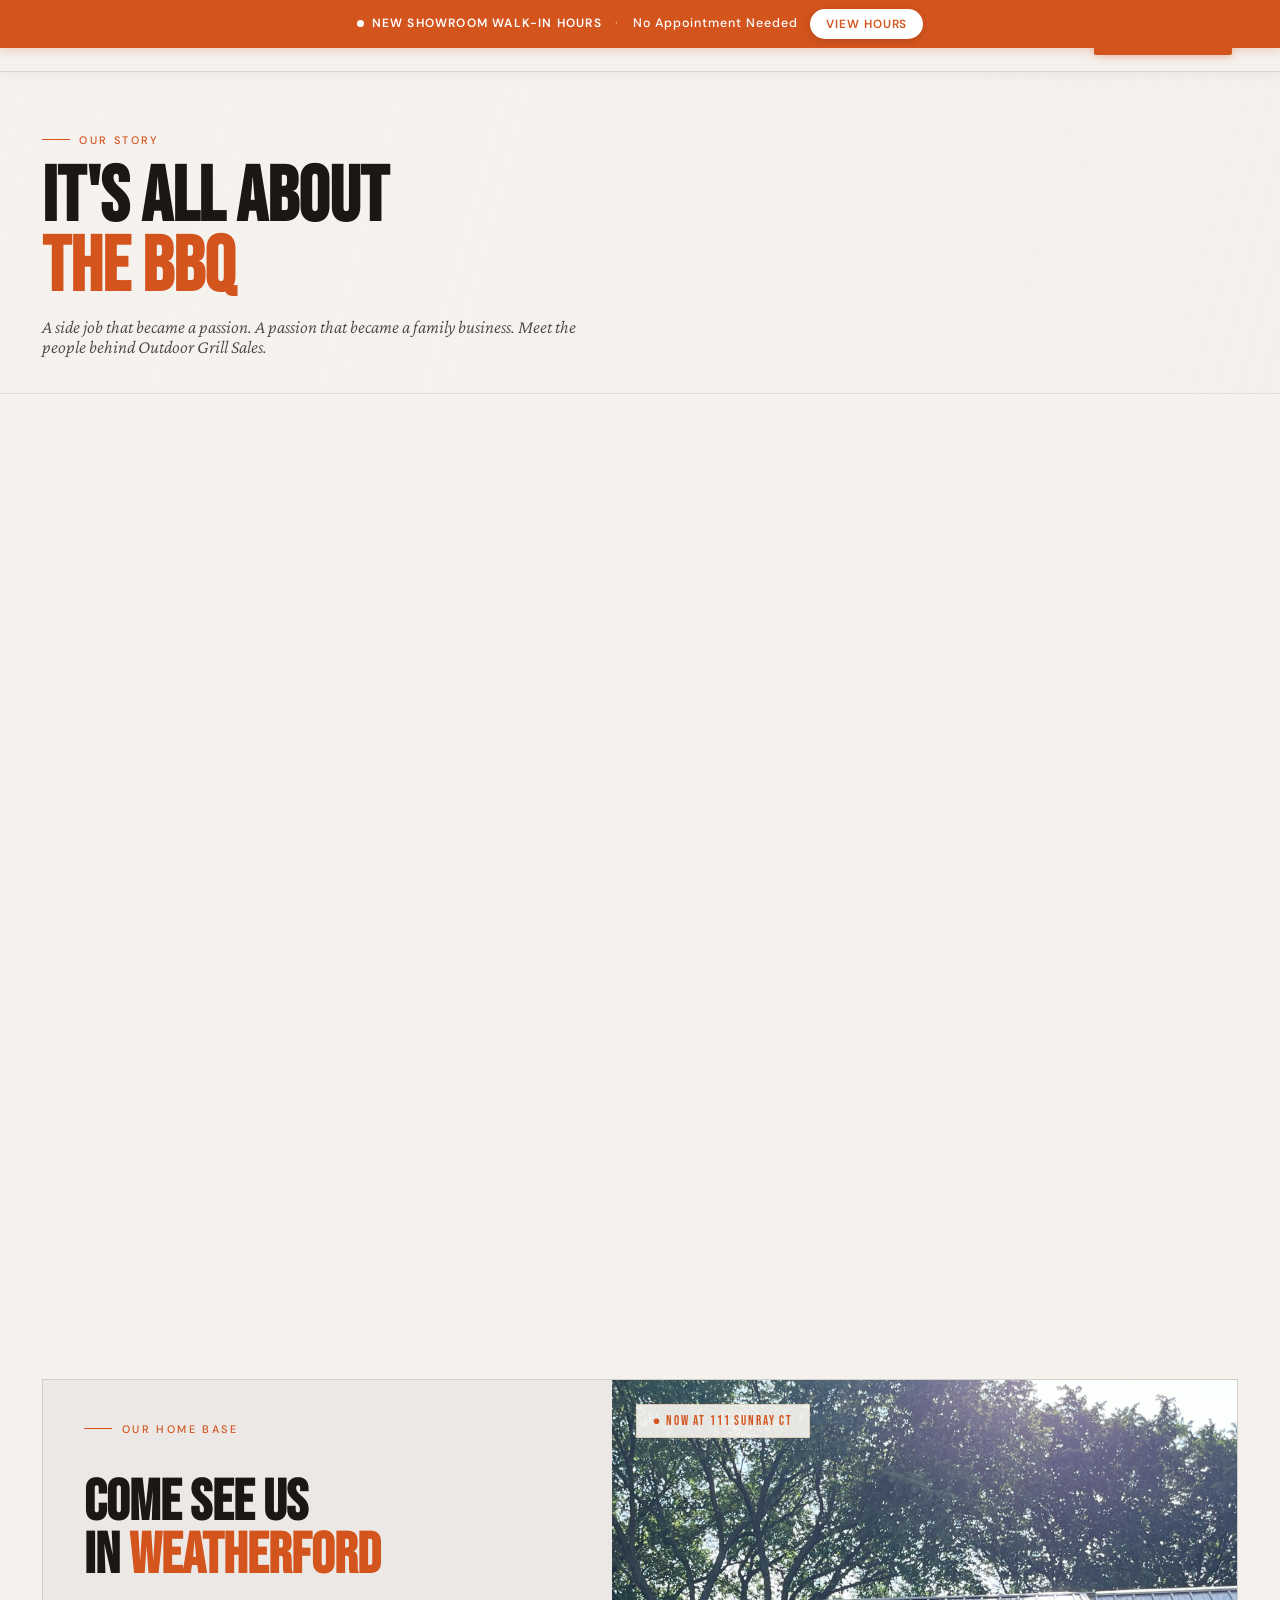
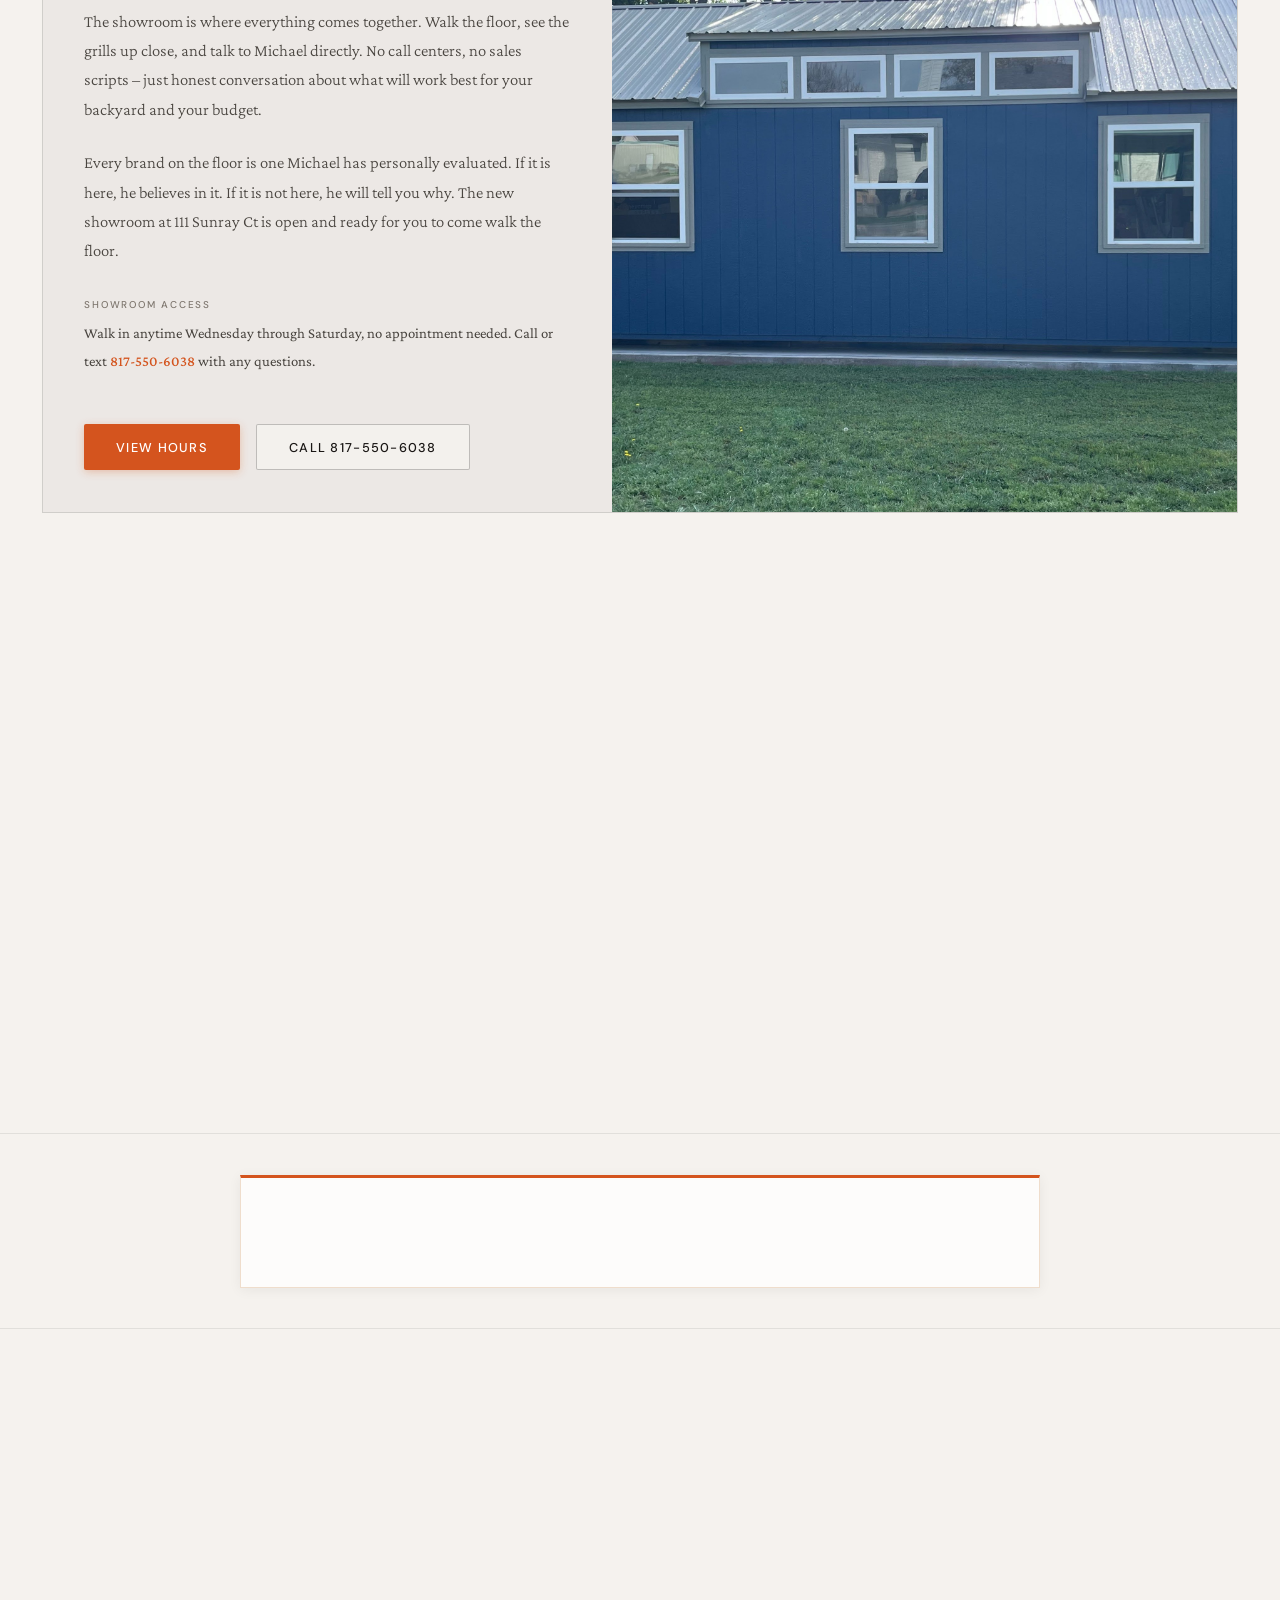
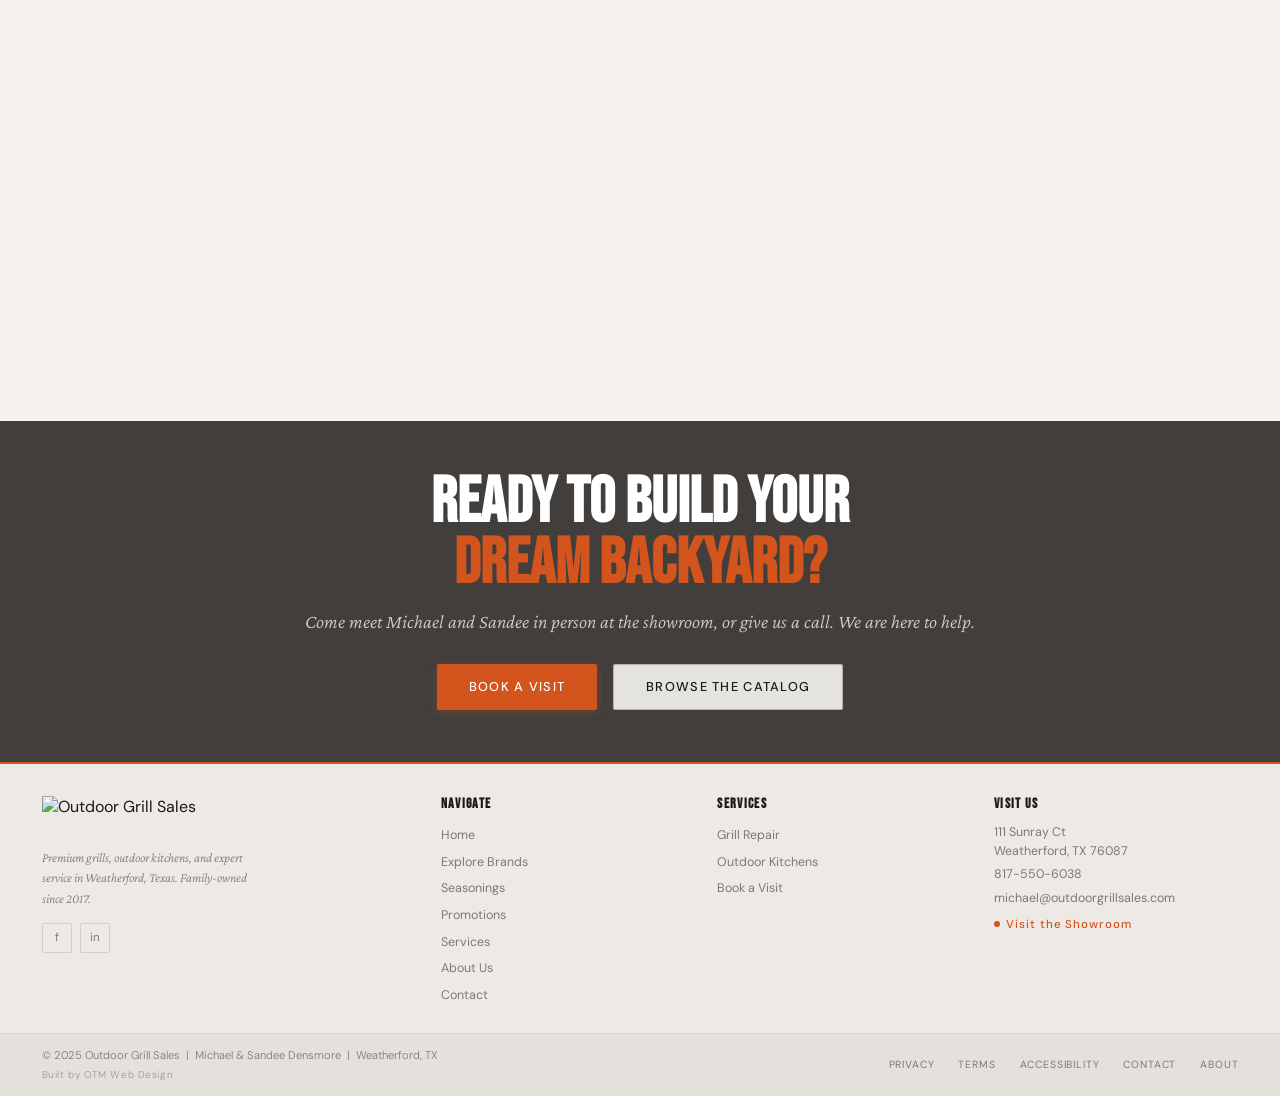
==== commit b0eee620: "seasonings updated" ====
--- a/about.html
+++ b/about.html
@@ -30,6 +30,7 @@
     <ul class="nav-links">
     <li><a href="index.html">Home</a></li>
     <li><a href="explore.html">Explore Brands</a></li>
+    <li><a href="seasonings.html">Seasonings</a></li>
     <li><a href="promotions.html">Promotions</a></li>
     <li><a href="services.html">Services</a></li>
     <li><a href="about.html">About</a></li>
@@ -43,6 +44,7 @@
 <div class="nav-drawer" id="nav-drawer">
   <a href="index.html">Home</a>
   <a href="explore.html">Explore Brands</a>
+  <a href="seasonings.html">Seasonings</a>
   <a href="promotions.html">Promotions</a>
   <a href="services.html">Services</a>
   <a href="about.html">About</a>
@@ -234,6 +236,7 @@
       <ul>
         <li><a href="index.html">Home</a></li>
         <li><a href="explore.html">Explore Brands</a></li>
+        <li><a href="seasonings.html">Seasonings</a></li>
         <li><a href="promotions.html">Promotions</a></li>
         <li><a href="services.html">Services</a></li>
         <li><a href="about.html">About Us</a></li>
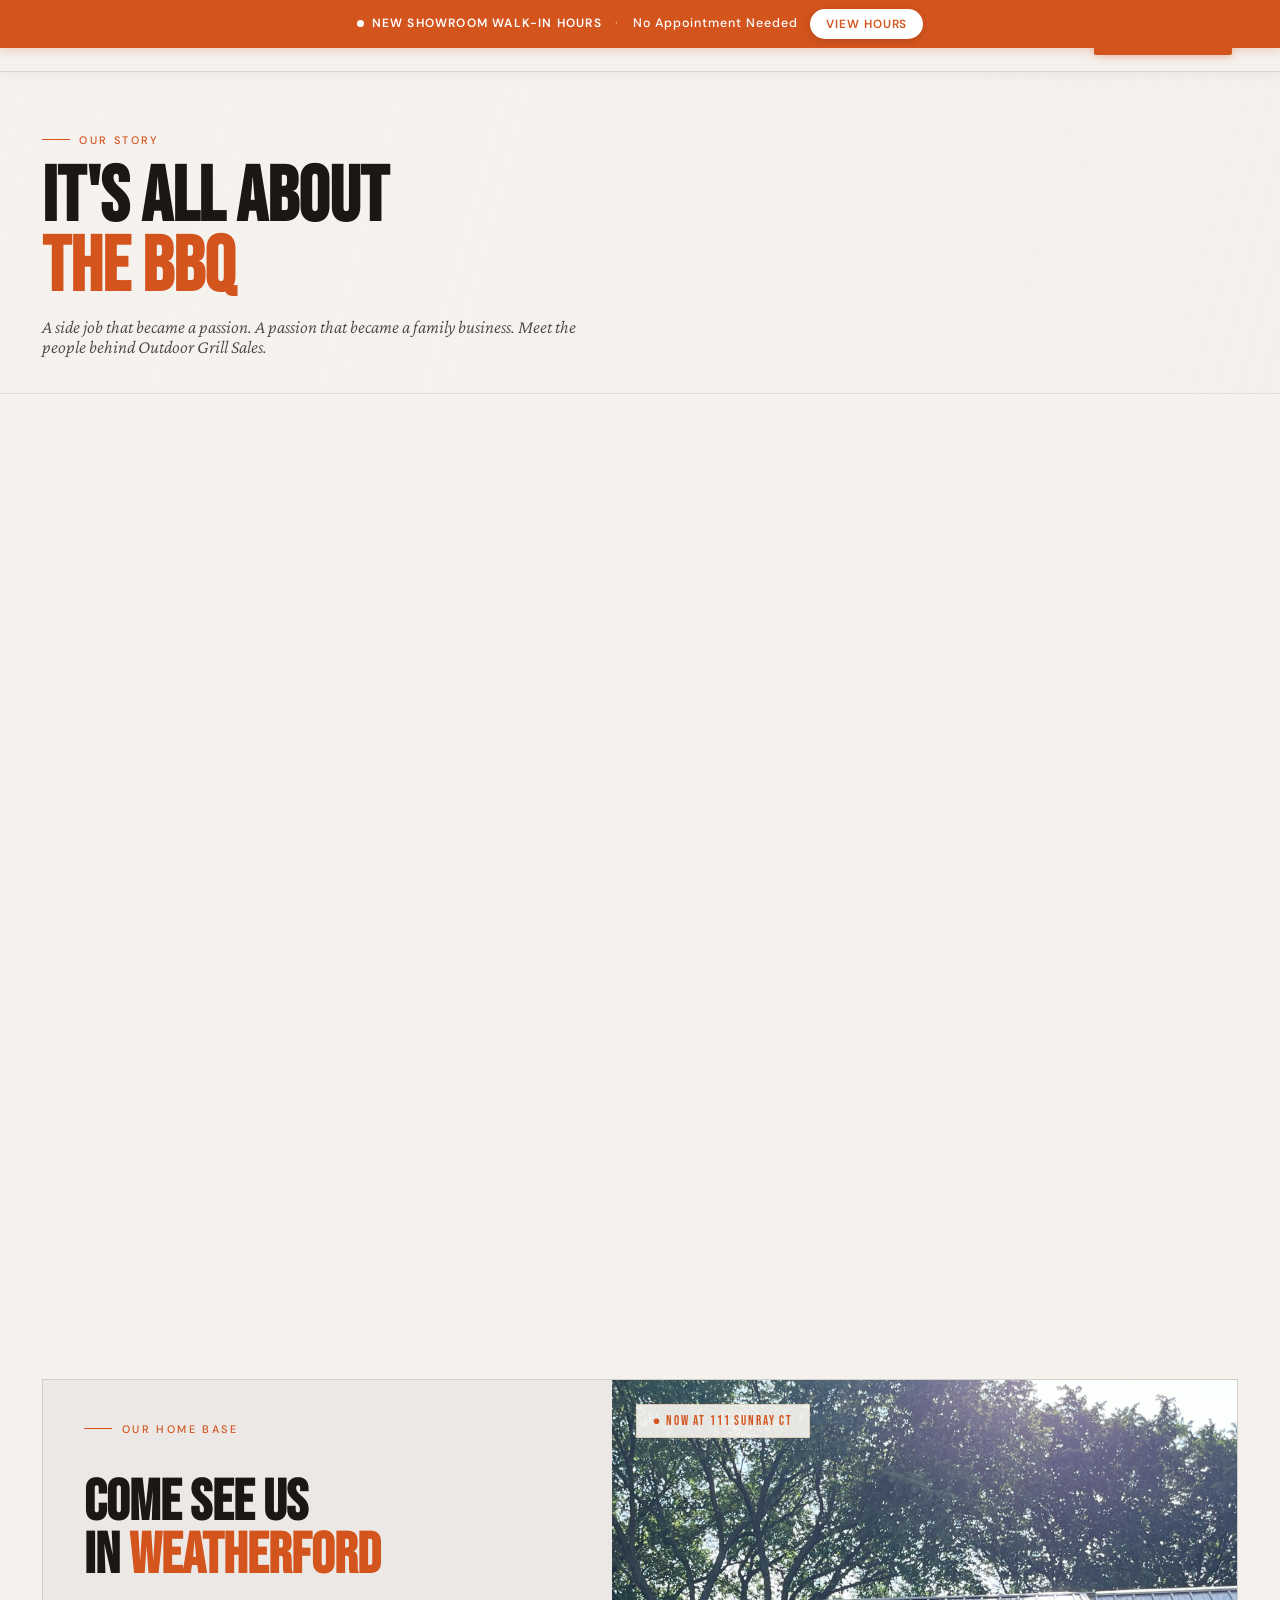
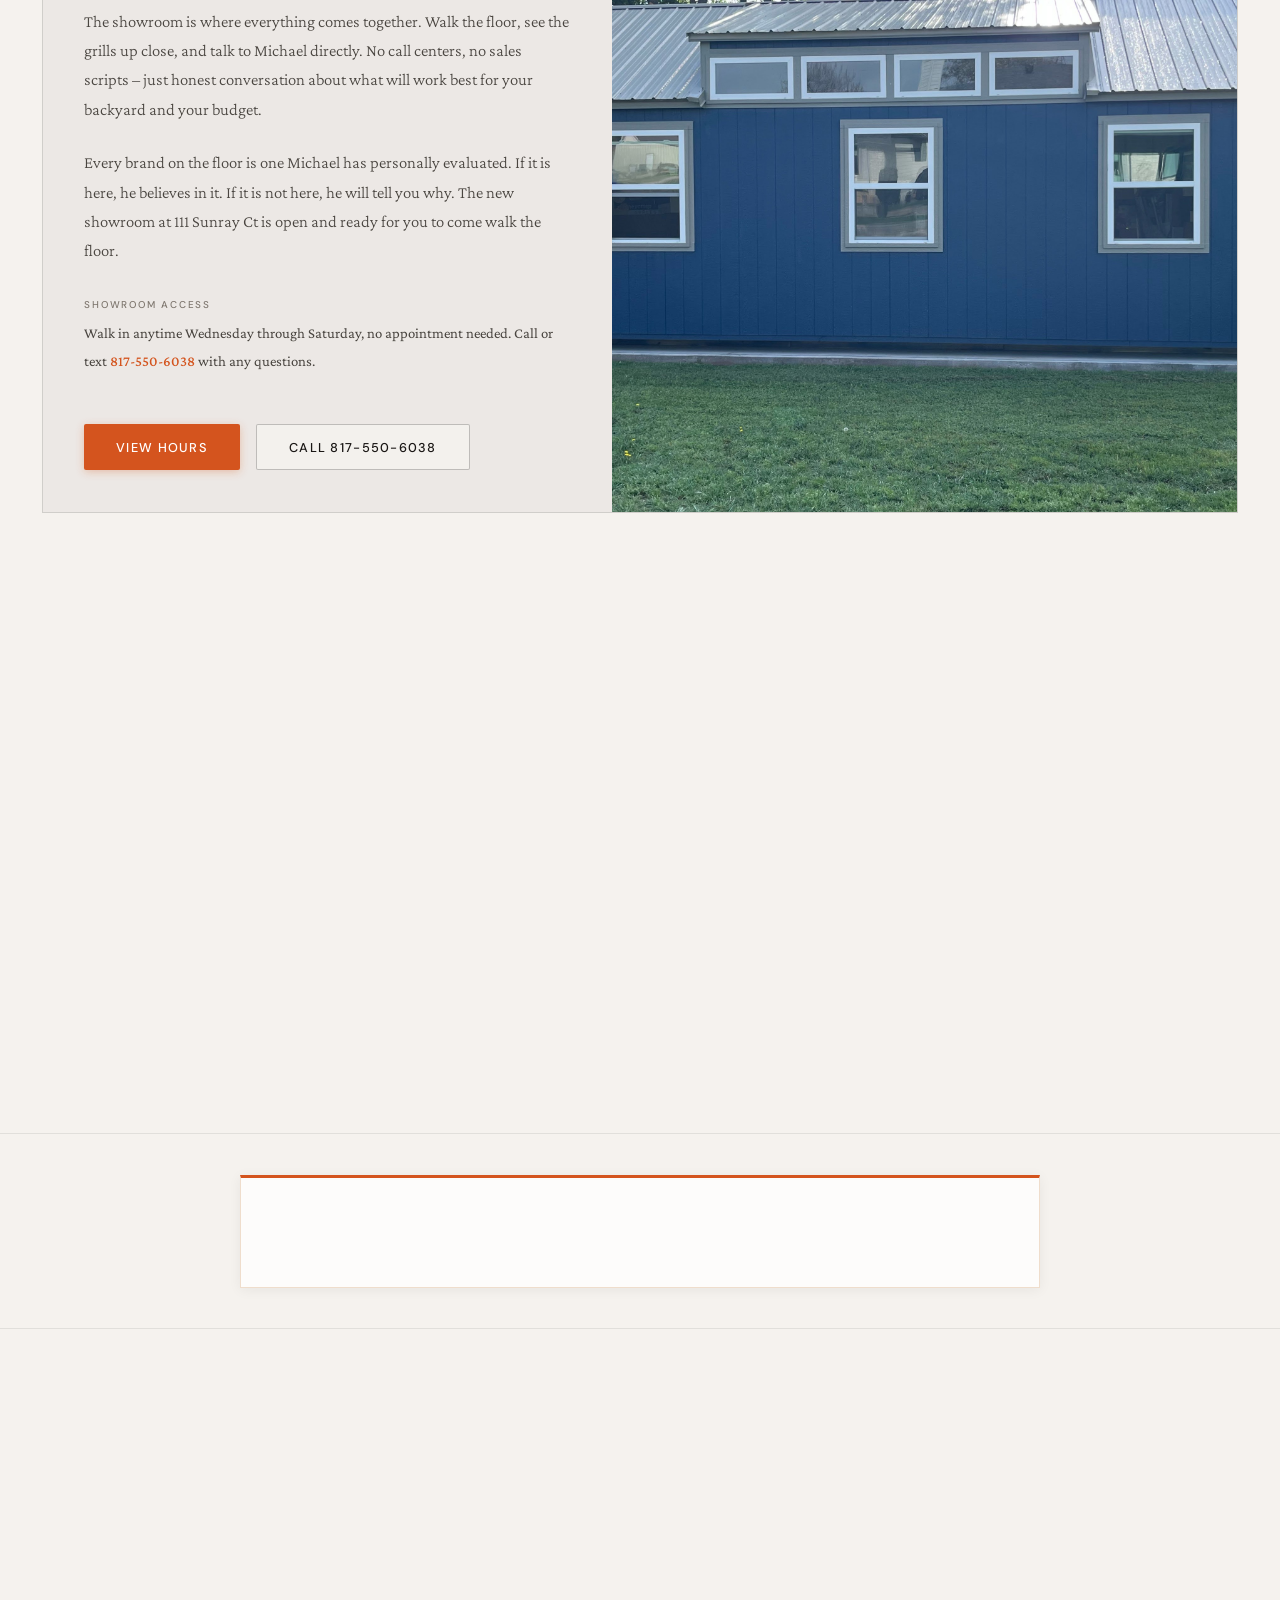
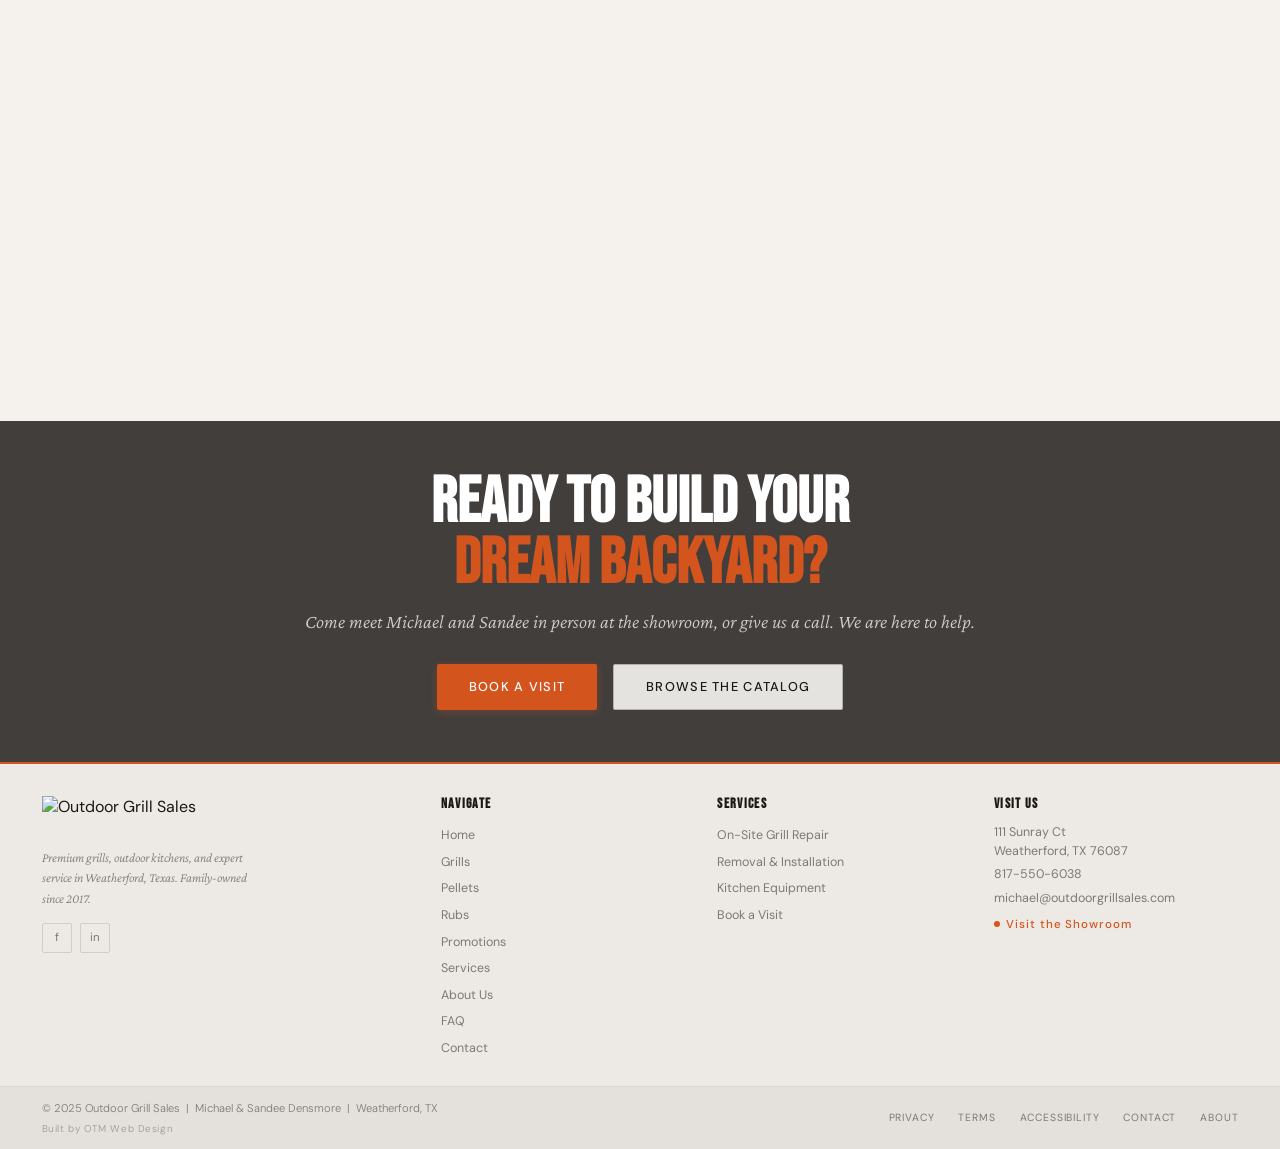
==== commit 4d87f17a: "upadated" ====
--- a/about.html
+++ b/about.html
@@ -3,8 +3,26 @@
 <head>
   <meta charset="UTF-8">
   <meta name="viewport" content="width=device-width, initial-scale=1.0">
-  <title>About Michael &amp; Sandee | Outdoor Grill Sales – Weatherford, TX</title>
-  <meta name="description" content="Meet Michael and Sandee Densmore, the husband and wife team behind Outdoor Grill Sales in Weatherford, TX. Family-owned and customer-first since 2017.">
+  <title>About Outdoor Grill Sales | Weatherford, TX</title>
+  <meta name="description" content="Meet Michael and Sandee Densmore, the family behind Outdoor Grill Sales in Weatherford, TX. Serving Parker County with premium grills and service since 2017.">
+  <link rel="canonical" href="https://outdoorgrillsales.com/about">
+
+  <!-- Open Graph -->
+  <meta property="og:type" content="website">
+  <meta property="og:site_name" content="Outdoor Grill Sales">
+  <meta property="og:title" content="About Outdoor Grill Sales | Weatherford, TX">
+  <meta property="og:description" content="Meet Michael and Sandee Densmore, the family behind Outdoor Grill Sales in Weatherford, TX. Serving Parker County with premium grills and service since 2017.">
+  <meta property="og:url" content="https://outdoorgrillsales.com/about">
+  <meta property="og:image" content="https://outdoorgrillsales.com/assets/og-image.jpg">
+  <meta property="og:image:width" content="1200">
+  <meta property="og:image:height" content="630">
+  <meta property="og:image:alt" content="Outdoor Grill Sales, Weatherford Texas">
+
+  <!-- Twitter Card -->
+  <meta name="twitter:card" content="summary_large_image">
+  <meta name="twitter:title" content="About Outdoor Grill Sales | Weatherford, TX">
+  <meta name="twitter:description" content="Meet Michael and Sandee Densmore, the family behind Outdoor Grill Sales in Weatherford, TX. Serving Parker County with premium grills and service since 2017.">
+  <meta name="twitter:image" content="https://outdoorgrillsales.com/assets/og-image.jpg">
   <link rel="stylesheet" href="style.css">
   <link rel="icon" href="assets/logo.png" type="image/png">
 </head>
@@ -29,8 +47,9 @@
   </a>
     <ul class="nav-links">
     <li><a href="index.html">Home</a></li>
-    <li><a href="explore.html">Explore Brands</a></li>
-    <li><a href="seasonings.html">Seasonings</a></li>
+    <li><a href="explore.html">Grills</a></li>
+    <li><a href="pellets.html">Pellets</a></li>
+    <li><a href="seasonings.html">Rubs</a></li>
     <li><a href="promotions.html">Promotions</a></li>
     <li><a href="services.html">Services</a></li>
     <li><a href="about.html">About</a></li>
@@ -43,8 +62,9 @@
 
 <div class="nav-drawer" id="nav-drawer">
   <a href="index.html">Home</a>
-  <a href="explore.html">Explore Brands</a>
-  <a href="seasonings.html">Seasonings</a>
+  <a href="explore.html">Grills</a>
+  <a href="pellets.html">Pellets</a>
+  <a href="seasonings.html">Rubs</a>
   <a href="promotions.html">Promotions</a>
   <a href="services.html">Services</a>
   <a href="about.html">About</a>
@@ -82,7 +102,7 @@
           What started as a side job grew into something neither of them expected. Customers kept coming back. Word spread through Parker County. People started referring their neighbors, their friends, their coworkers. Not because of flashy advertising, but because Michael picked up the phone, answered their questions honestly, and actually fixed what was broken.
         </p>
         <p>
-          Today, Outdoor Grill Sales is a full-time husband and wife operation. Sandee keeps everything running, and Michael is the one who will walk you through every grill on the floor, diagnose your repair over the phone, or drive out to install your new outdoor kitchen. The business grew because the customers told it to.
+          Today, Outdoor Grill Sales is a full-time husband and wife operation. Sandee keeps everything running, and Michael is the one who will walk you through every grill on the floor, drive out to your home to handle a repair, or install your new outdoor kitchen. The business grew because the customers told it to.
         </p>
         <div style="display:flex; gap:1rem; flex-wrap:wrap;">
           <a href="contact.html" class="btn-primary">Get in Touch</a>
@@ -132,7 +152,7 @@
       <div class="about-value">
         <div class="about-value-num">01</div>
         <h3>Customer First, Always</h3>
-        <p>When you buy a grill from us, you are not just a transaction. You are getting Michael and Sandee in your corner. Call with a question, bring in a problem, and we will take care of it.</p>
+        <p>When you buy a grill from us, you are not just a transaction. You are getting Michael and Sandee in your corner. Call with a question, tell us what is going wrong, and we will come take care of it.</p>
       </div>
       <div class="about-value">
         <div class="about-value-num">02</div>
@@ -180,7 +200,7 @@
           <div class="appt-label">Walk-Ins Welcome</div>
           <div class="appt-headline">No Appointment Needed</div>
           <div class="appt-sub">
-            Come browse the showroom Wednesday through Saturday, no appointment needed. Mondays and Tuesdays we're out on deliveries and repairs, so call <a href="tel:8175506038">817-550-6038</a> and we'll help if we can.
+            Come browse the showroom Wednesday through Saturday, no appointment needed. Mondays and Tuesdays we're out on deliveries, installs, and repairs, so call <a href="tel:8175506038">817-550-6038</a> and we'll help if we can.
           </div>
         </div>
         <div style="margin-top:1.5rem;">
@@ -235,19 +255,22 @@
       <h4>Navigate</h4>
       <ul>
         <li><a href="index.html">Home</a></li>
-        <li><a href="explore.html">Explore Brands</a></li>
-        <li><a href="seasonings.html">Seasonings</a></li>
+        <li><a href="explore.html">Grills</a></li>
+        <li><a href="pellets.html">Pellets</a></li>
+        <li><a href="seasonings.html">Rubs</a></li>
         <li><a href="promotions.html">Promotions</a></li>
         <li><a href="services.html">Services</a></li>
         <li><a href="about.html">About Us</a></li>
+        <li><a href="faq.html">FAQ</a></li>
         <li><a href="contact.html">Contact</a></li>
       </ul>
     </div>
     <div class="footer-col">
       <h4>Services</h4>
       <ul>
-        <li><a href="services.html">Grill Repair</a></li>
-        <li><a href="services.html#install">Outdoor Kitchens</a></li>
+        <li><a href="services.html">On-Site Grill Repair</a></li>
+        <li><a href="services.html#install">Removal &amp; Installation</a></li>
+        <li><a href="services.html#equipment">Kitchen Equipment</a></li>
         <li><a href="contact.html">Book a Visit</a></li>
       </ul>
     </div>
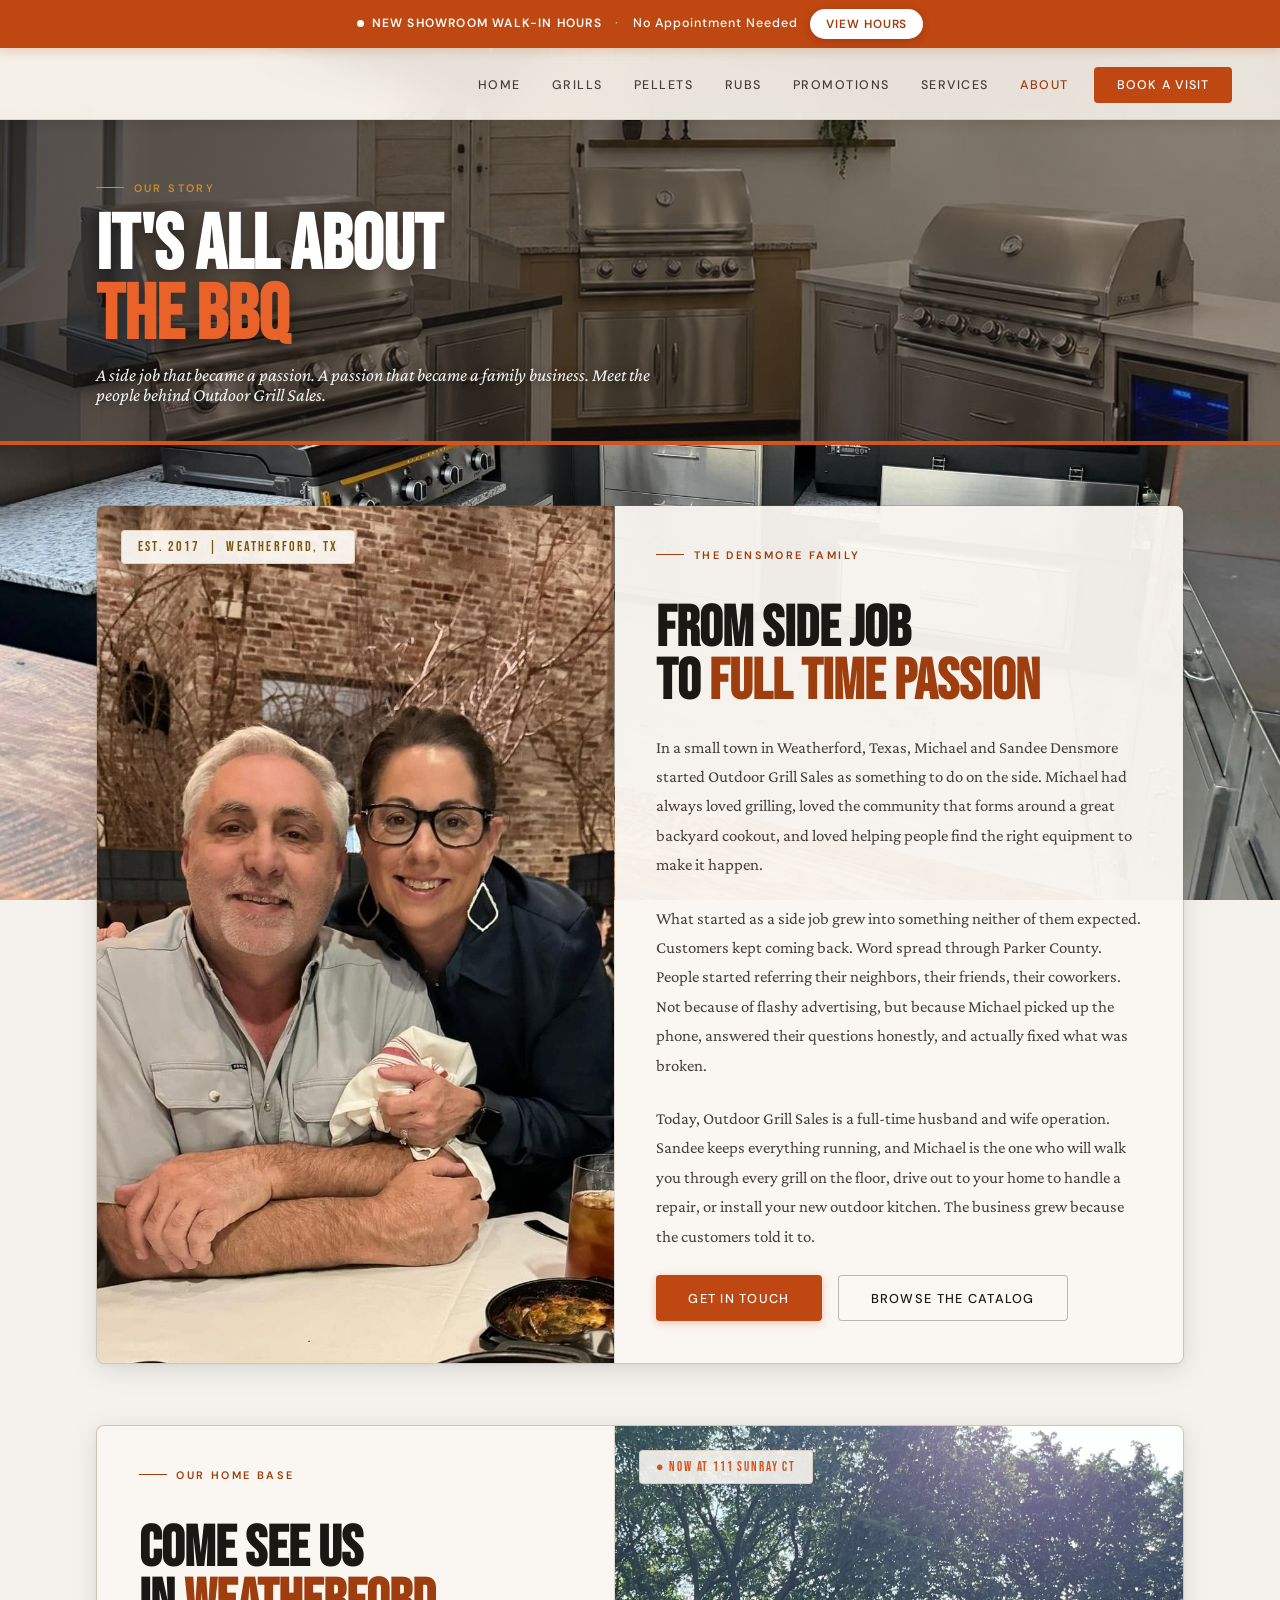
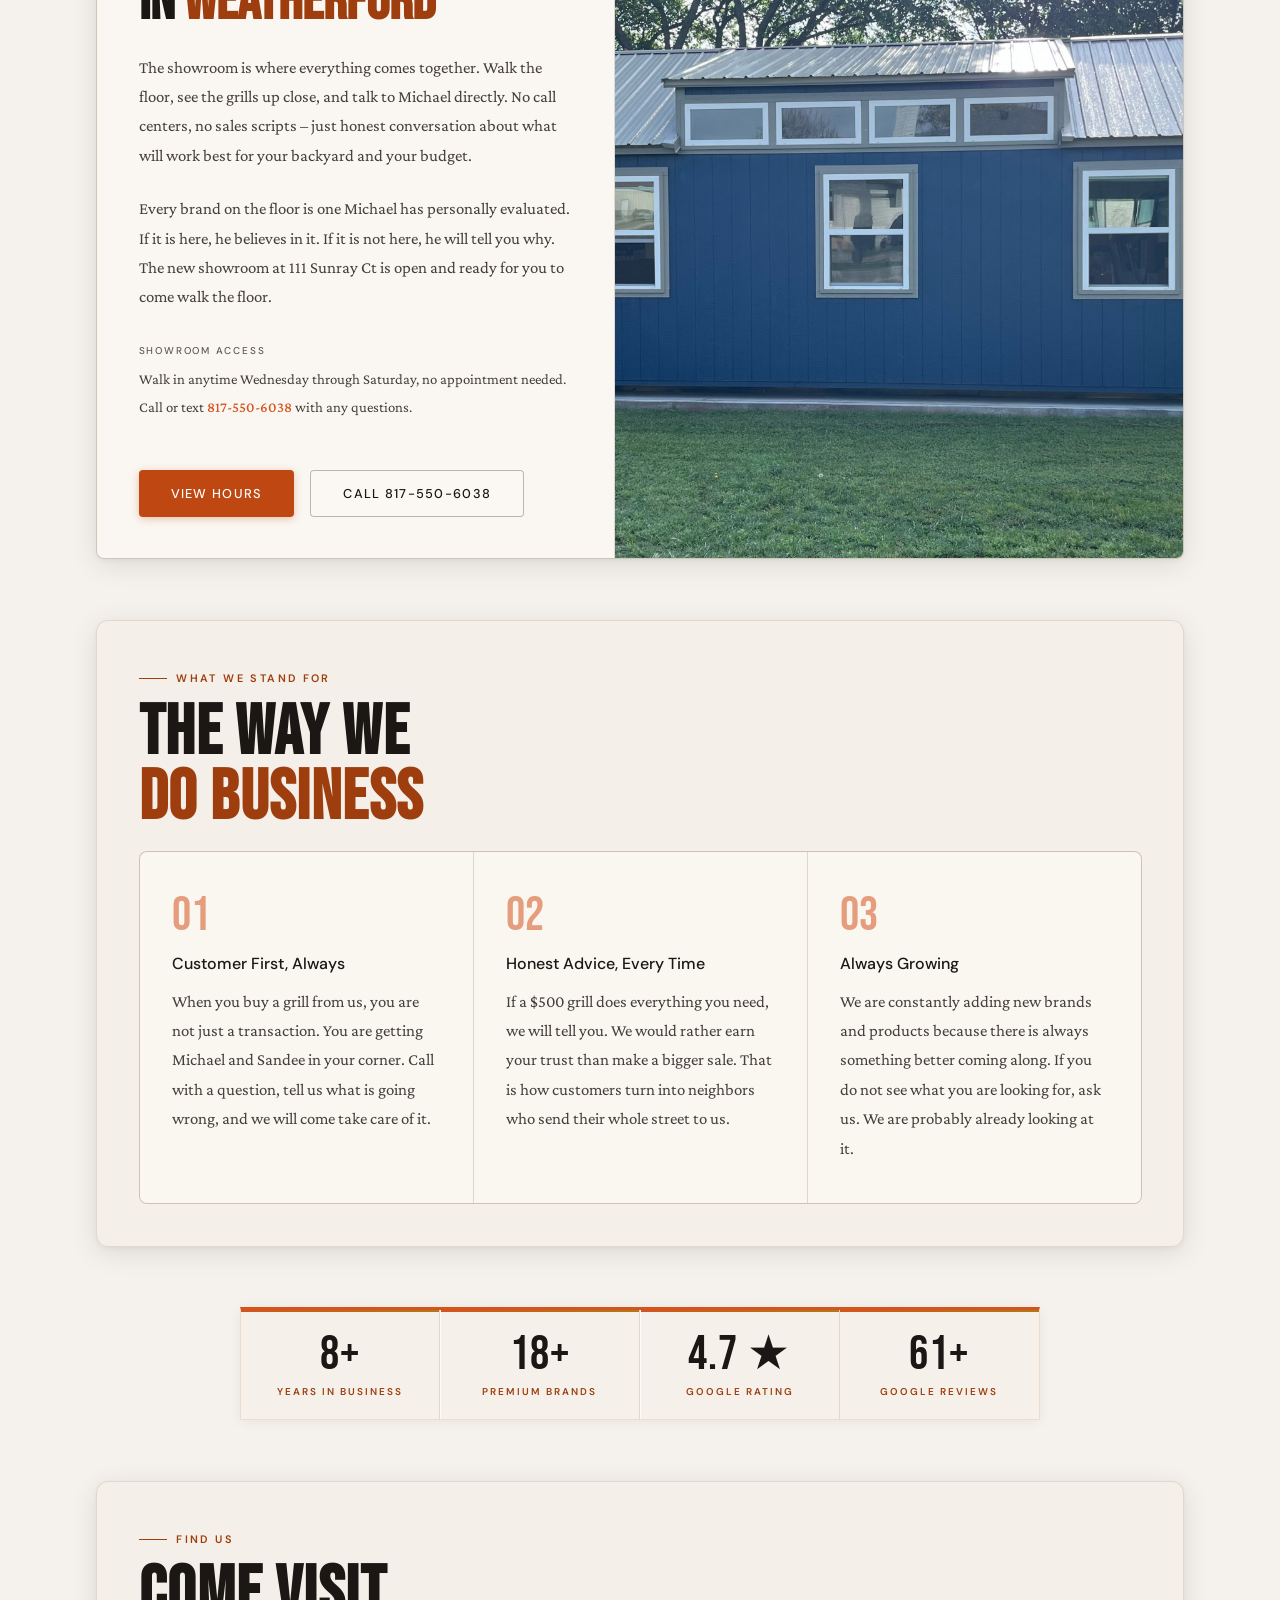
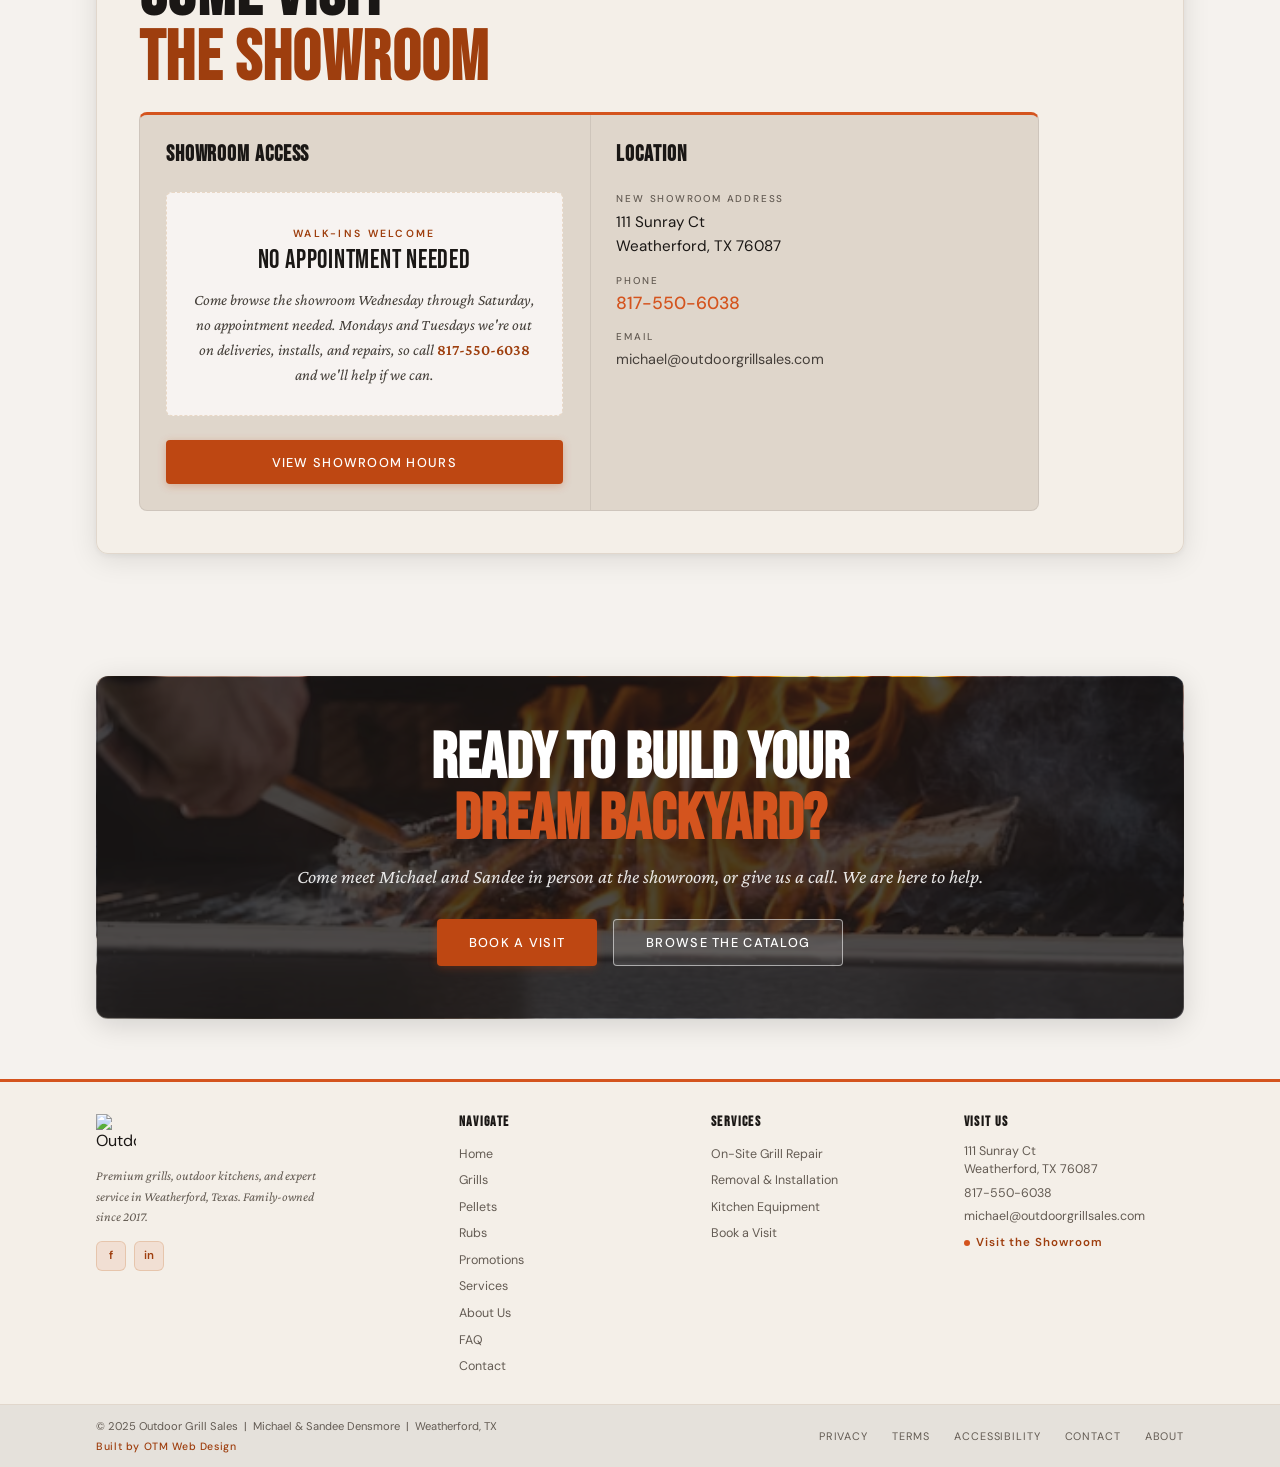
==== commit ab056d00: "upgraded and polished ai search" ====
--- a/about.html
+++ b/about.html
@@ -23,8 +23,14 @@
   <meta name="twitter:title" content="About Outdoor Grill Sales | Weatherford, TX">
   <meta name="twitter:description" content="Meet Michael and Sandee Densmore, the family behind Outdoor Grill Sales in Weatherford, TX. Serving Parker County with premium grills and service since 2017.">
   <meta name="twitter:image" content="https://outdoorgrillsales.com/assets/og-image.jpg">
+  <link rel="preconnect" href="https://fonts.googleapis.com">
+  <link rel="preconnect" href="https://fonts.gstatic.com" crossorigin>
+  <link rel="stylesheet" href="https://fonts.googleapis.com/css2?family=Bebas+Neue&family=Crimson+Pro:ital,wght@0,400;0,500;0,600;1,400&family=DM+Sans:wght@400;500&display=swap">
+
   <link rel="stylesheet" href="style.css">
   <link rel="icon" href="assets/logo.png" type="image/png">
+
+  <link rel="preload" as="image" href="assets/hero-main.jpg" fetchpriority="high">
 </head>
 <body>
 
@@ -43,7 +49,7 @@
 
 <nav>
   <a href="index.html" class="nav-logo">
-    <img src="assets/logo.png" alt="Outdoor Grill Sales" onerror="this.style.display='none'">
+    <img src="assets/logo.png" alt="Outdoor Grill Sales" width="200" height="200" onerror="this.style.display='none'">
   </a>
     <ul class="nav-links">
     <li><a href="index.html">Home</a></li>
@@ -86,10 +92,10 @@
   </div>
 
   <!-- STORY SECTION -->
-  <section style="padding:3.25rem 2.6rem;">
+  <div class="frame-wrap">
     <div class="about-story reveal">
       <div class="about-story-img">
-        <img src="assets/michael-sandee.jpg" alt="Michael and Sandee Densmore, owners of Outdoor Grill Sales">
+        <img width="800" height="600" loading="lazy" src="assets/michael-sandee.jpg" alt="Michael and Sandee Densmore, owners of Outdoor Grill Sales">
         <div class="about-story-badge">Est. 2017 &nbsp;|&nbsp; Weatherford, TX</div>
       </div>
       <div class="about-story-content">
@@ -110,11 +116,11 @@
         </div>
       </div>
     </div>
-  </section>
+  </div>
 
   <!-- STORE PHOTO – editorial split layout -->
-  <section style="padding:3.25rem 0 0; margin:0; width:100%;">
-    <div class="about-story about-story-storefront">
+  <div class="frame-wrap tight">
+    <div class="about-story about-story-storefront reveal">
       <div class="about-story-content" style="justify-content:center;">
         <div class="section-label">Our Home Base</div>
         <h2>Come See Us<br>In <span>Weatherford</span></h2>
@@ -136,17 +142,18 @@
         </div>
       </div>
       <div class="about-story-img">
-        <img src="assets/store-front.jpg" alt="Outdoor Grill Sales showroom in Weatherford, TX" style="object-position:center 20%;">
+        <img width="800" height="600" loading="lazy" src="assets/store-front.jpg" alt="Outdoor Grill Sales showroom in Weatherford, TX" style="object-position:center 20%;">
         <div class="about-story-badge" style="background:rgba(245,242,238,0.92); border-color:var(--border-warm);">
           <span style="color:var(--ember); font-family:'Bebas Neue',sans-serif; font-size:0.82rem; letter-spacing:0.14em;">&#9679; Now at 111 Sunray Ct</span>
         </div>
       </div>
     </div>
-  </section>
+  </div>
 
   <!-- VALUES -->
-  <section style="padding:3.25rem 2.6rem;">
-    <div class="section-label reveal">What We Stand For</div>
+  <div class="frame-wrap tight">
+    <div class="frame reveal">
+    <div class="section-label">What We Stand For</div>
     <h2 class="section-title reveal reveal-delay-1">The Way We<br><span>Do Business</span></h2>
     <div class="about-values reveal reveal-delay-2" style="margin:0;">
       <div class="about-value">
@@ -165,10 +172,11 @@
         <p>We are constantly adding new brands and products because there is always something better coming along. If you do not see what you are looking for, ask us. We are probably already looking at it.</p>
       </div>
     </div>
-  </section>
+    </div>
+  </div>
 
   <!-- STATS BAND -->
-  <section style="padding:2.54rem 1.69rem; background:transparent; border-top:1px solid var(--border); border-bottom:1px solid var(--border);">
+  <div class="frame-wrap tight">
     <div style="display:grid; grid-template-columns:repeat(auto-fit, minmax(160px, 1fr)); gap:1px; background:rgba(255,255,255,0.78); border:1px solid var(--border-warm); border-top:3px solid var(--ember); box-shadow:0 2px 12px rgba(0,0,0,0.06); max-width:800px; margin:0 auto;">
       <div class="hero-stat reveal" style="text-align:center; padding:1.3rem;">
         <div class="hero-stat-num" data-count="8" data-suffix="+" data-duration="1400">8+</div>
@@ -187,11 +195,12 @@
         <div class="hero-stat-label">Google Reviews</div>
       </div>
     </div>
-  </section>
+  </div>
 
   <!-- HOURS AND LOCATION -->
-  <section style="padding:3.25rem 2.6rem;">
-    <div class="section-label reveal">Find Us</div>
+  <div class="frame-wrap tight">
+    <div class="frame reveal">
+    <div class="section-label">Find Us</div>
     <h2 class="section-title reveal reveal-delay-1">Come Visit<br><span>the Showroom</span></h2>
     <div class="about-hours-grid reveal reveal-delay-2" style="border:1px solid var(--border); border-top:3px solid var(--ember); max-width:900px; overflow:hidden;">
       <div style="background:var(--charcoal-2); padding:1.62rem;">
@@ -225,7 +234,8 @@
         </div>
       </div>
     </div>
-  </section>
+    </div>
+  </div>
 
   <!-- CTA -->
   <div class="cta-band">
@@ -244,7 +254,7 @@
 <footer>
   <div class="footer-top">
     <div class="footer-brand">
-      <img src="assets/logo.png" alt="Outdoor Grill Sales">
+      <img src="assets/logo.png" alt="Outdoor Grill Sales" width="200" height="200" loading="lazy">
       <p>Premium grills, outdoor kitchens, and expert service in Weatherford, Texas. Family-owned since 2017.</p>
       <div class="footer-social">
         <a href="https://www.facebook.com/outdoorgrillsales" target="_blank" rel="noopener" title="Facebook">f</a>
@@ -298,7 +308,7 @@
 </footer>
 
 <button id="back-top" aria-label="Back to top">&#8593;</button>
-<script src="nav.js"></script>
-<script src="script.js"></script>
+<script src="nav.js" defer></script>
+<script src="script.js" defer></script>
 </body>
 </html>
--- a/style.css
+++ b/style.css
@@ -1,33 +1,64 @@
 /* ============================================================
-   OUTDOOR GRILL SALES — style.css
+   OUTDOOR GRILL SALES – style.css
    Light theme. Warm, premium, Texas outdoor living.
    Fonts: Bebas Neue (headlines) + Crimson Pro (body) + DM Sans (UI)
+
+   NOTE ON FONTS: the Google Fonts @import that used to live here has
+   moved into each page's <head> as preconnect + link tags. Loading
+   fonts by @import inside CSS forces the browser to fetch the HTML,
+   then this file, and only THEN discover the font request. Moving it
+   to the head removes a full round trip from the critical path.
    ============================================================ */
 
-@import url('https://fonts.googleapis.com/css2?family=Bebas+Neue&family=Crimson+Pro:ital,wght@0,300;0,400;0,500;0,600;1,300;1,400&family=DM+Sans:wght@300;400;500&display=swap');
-
 /* ─────────────────────────────────────────────
    CSS VARIABLES
    ───────────────────────────────────────────── */
 :root {
+  /* Ember family.
+     --ember        display/decorative use (large type, borders, dark surfaces)
+     --ember-btn    button fills that carry WHITE text (darkened for WCAG AA)
+     --ember-text   small ember-colored TEXT on light frames (darkened for AA) */
   --ember:        #D4541E;
+  --ember-btn:    #BE4712;
+  --ember-text:   #9E3E0E;
   --ember-light:  #E8622A;
   --ember-dim:    #A03A10;
   --ember-glow:   rgba(212, 84, 30, 0.10);
   --gold:         #B07818;
   --gold-light:   #C88C28;
+  --gold-text:    #7D550E;
+
   --bg:           #F5F2EE;
   --bg-2:         #EDEAE6;
   --bg-3:         #E4E0DB;
   --bg-4:         #D8D3CC;
   --smoke:        #C8C2BA;
+
+  /* FRAME SYSTEM.
+     --frame   the solid warm cream every floating section card uses.
+               Never pure #ffffff: pure white reads flat against a photo bg.
+     --frame-2 sub-cards sitting INSIDE a frame, a touch lighter so they lift. */
+  --frame:        rgba(244, 239, 231, 0.90);
+  --frame-2:      rgba(251, 248, 243, 0.94);
+  --frame-solid:  #F4EFE7;   /* opaque fallback where transparency is wrong */
+  --frame-lift:   rgba(255, 255, 255, 0.97);  /* hover state */
+  --frame-line:   rgba(120, 90, 60, 0.16);
+
   --border:       rgba(0, 0, 0, 0.08);
   --border-warm:  rgba(180, 100, 20, 0.20);
+
   --text:         #1A1715;
-  --text-muted:   #4A4540;
-  --text-dim:     #807870;
-  --card:         rgba(255, 255, 255, 0.92);
+  --text-muted:   #453F3A;
+  --text-dim:     #635B53;   /* darkened for AA even through the frame transparency */
+
+  --card:         rgba(244, 239, 231, 0.90);
   --card-hover:   rgba(255, 255, 255, 0.97);
+
+  /* Frame geometry. One place to tune the whole rhythm. */
+  --frame-radius: 12px;
+  --card-radius:  8px;
+  --gutter:       6rem;
+  --gutter-sm:    1.1rem;
 }
 
 /* ─────────────────────────────────────────────
@@ -45,21 +76,118 @@
   -moz-osx-font-smoothing: grayscale;
 }
 
+/* BODY BACKGROUND.
+   Its own dedicated image now, separate from the hero. Fixed via a
+   pseudo-element rather than background-attachment:fixed, because iOS
+   Safari breaks fixed attachment. This shows in the gutters between
+   every floating frame. */
 body::before {
   content: '';
   position: fixed;
   inset: 0;
-  background-image: url('assets/hero-bg.jpg');
+  background-image: url('assets/body-bg.jpg');
   background-size: cover;
   background-position: center;
   z-index: -2;
   pointer-events: none;
-  opacity: 0.90;
 }
 
 img { max-width: 100%; display: block; }
 a { text-decoration: none; color: inherit; }
 ul { list-style: none; }
+
+@media (prefers-reduced-motion: reduce) {
+  html { scroll-behavior: auto; }
+  *, *::before, *::after {
+    animation-duration: 0.001ms !important;
+    animation-iteration-count: 1 !important;
+    transition-duration: 0.001ms !important;
+  }
+}
+
+/* ─────────────────────────────────────────────
+   THE FRAME SYSTEM
+   Every major content section is a solid cream card floating on the
+   body background, with the background breathing in the gutters on
+   all four sides. Full-bleed is reserved for hero, page heroes,
+   marquee, nav, and footer.
+   ───────────────────────────────────────────── */
+.frame-wrap {
+  padding: 3.8rem var(--gutter);
+}
+.frame-wrap.tight { padding-top: 0; }
+
+.frame {
+  max-width: 1300px;
+  margin: 0 auto;
+  background: var(--frame);
+  border: 1px solid var(--frame-line);
+  border-radius: var(--frame-radius);
+  box-shadow: 0 6px 28px rgba(0, 0, 0, 0.10), 0 2px 6px rgba(0, 0, 0, 0.05);
+  padding: 2.6rem;
+  overflow: hidden;
+}
+.frame.flush { padding: 0; }
+
+/* Card-like blocks that are already their own visual card (service blocks,
+   the about story, the contact grid, promo cards, legal cards) can sit
+   DIRECTLY inside a .frame-wrap. They pick up the same width cap, centering,
+   and float shadow as a .frame without being double-boxed inside one. */
+.frame-wrap > .service-block,
+.frame-wrap > .about-story,
+.frame-wrap > .contact-grid,
+.frame-wrap > .privacy-card,
+.frame-wrap > .promo-card,
+.frame-wrap > .promo-count-strip,
+.frame-wrap > .ogs-schedule-card,
+.frame-wrap > .ogs-call-card,
+.frame-wrap > .about-values,
+.frame-wrap > .about-hours-grid,
+.frame-wrap > .explore-brands-grid,
+.frame-wrap > .services-strip,
+.frame-wrap > .about-story-storefront,
+.frame-wrap > .contact-map,
+.frame-wrap > .seasonings-grid {
+  max-width: 1300px;
+  margin-left: auto;
+  margin-right: auto;
+  box-shadow: 0 6px 28px rgba(0, 0, 0, 0.10), 0 2px 6px rgba(0, 0, 0, 0.05);
+}
+
+/* Blocks with no background of their own become full frames when they
+   sit directly inside a .frame-wrap: the pellets product groups, the
+   FAQ list, and the about-page stats band. */
+.frame-wrap > .filter-section,
+.frame-wrap > .faq-wrap {
+  max-width: 1300px;
+  margin-left: auto;
+  margin-right: auto;
+  background: var(--frame);
+  border: 1px solid var(--frame-line);
+  border-radius: var(--frame-radius);
+  padding: 2.6rem;
+  box-shadow: 0 6px 28px rgba(0, 0, 0, 0.10), 0 2px 6px rgba(0, 0, 0, 0.05);
+}
+.frame-wrap > .filter-section + .filter-section { margin-top: 3.2rem; }
+.frame-wrap > .faq-wrap .faq-group:last-child { margin-bottom: 0; }
+
+/* CTA bands and the promotions help band on pages where they sit as a
+   direct child of .page-top rather than inside a .frame-wrap. They keep
+   their own max-width and auto side margins; this only adds the gutters. */
+.page-top > .cta-band,
+.page-top > .promo-help-band {
+  margin-top: 3.8rem;
+  margin-bottom: 3.8rem;
+  width: calc(100% - 2 * var(--gutter));
+}
+
+@media (max-width: 900px) {
+  .frame-wrap > .filter-section,
+  .frame-wrap > .faq-wrap { padding: 1.5rem 1.2rem; }
+  .frame-wrap > .filter-section + .filter-section { margin-top: 1.8rem; }
+  .page-top > .cta-band,
+  .page-top > .promo-help-band { margin-top: 1.8rem; margin-bottom: 1.8rem; }
+}
 
 /* ─────────────────────────────────────────────
    PROGRESS BAR
@@ -81,7 +209,7 @@
   position: fixed;
   top: 0; left: 0; right: 0;
   z-index: 200;
-  background: var(--ember);
+  background: var(--ember-btn);
   color: #fff;
   padding: 0.55rem 1.5rem;
   display: flex;
@@ -92,7 +220,7 @@
   letter-spacing: 0.08em;
   font-weight: 500;
   text-align: center;
-  box-shadow: 0 2px 10px rgba(212,84,30,0.25);
+  box-shadow: 0 2px 10px rgba(190,71,18,0.25);
   flex-wrap: wrap;
   line-height: 1.4;
 }
@@ -111,15 +239,14 @@
 #announce-banner .banner-text strong { font-weight: 600; letter-spacing: 0.1em; text-transform: uppercase; font-size: 0.75rem; }
 #announce-banner a { color: #fff; text-decoration: underline; text-decoration-thickness: 1px; text-underline-offset: 3px; font-weight: 600; white-space: nowrap; }
 #announce-banner a:hover { color: rgba(255,255,255,0.85); }
-#announce-banner .banner-sep { opacity: 0.55; padding: 0 0.35rem; }
-
-/* Banner CTA button (overrides the text-link style) */
+#announce-banner .banner-sep { opacity: 0.65; padding: 0 0.35rem; }
+
 #announce-banner .banner-cta {
   display: inline-flex;
   align-items: center;
   gap: 0.4rem;
   background: #fff;
-  color: var(--ember);
+  color: var(--ember-text);
   padding: 0.42rem 1rem;
   border-radius: 100px;
   font-size: 0.74rem;
@@ -135,7 +262,7 @@
 }
 #announce-banner .banner-cta:hover {
   background: rgba(255, 255, 255, 0.92);
-  color: var(--ember);
+  color: var(--ember-text);
   transform: translateY(-1px);
   box-shadow: 0 4px 12px rgba(0, 0, 0, 0.2);
   text-decoration: none;
@@ -148,6 +275,8 @@
 
 /* ─────────────────────────────────────────────
    NAVIGATION
+   Nav takes the same cream frame tone as the section cards so the
+   nav, the cards, and the footer read as one framing system.
    ───────────────────────────────────────────── */
 nav {
   position: fixed;
@@ -158,14 +287,15 @@
   justify-content: space-between;
   padding: 0 3rem;
   height: 72px;
-  background: rgba(245, 242, 238, 0.96);
+  background: rgba(244, 239, 231, 0.94);
   backdrop-filter: blur(16px);
   -webkit-backdrop-filter: blur(16px);
-  border-bottom: 1px solid rgba(0,0,0,0.10);
+  border-bottom: 1px solid var(--frame-line);
+  box-shadow: 0 2px 14px rgba(0,0,0,0.12);
   transition: height 0.3s, background 0.3s, top 0.3s;
 }
 
-nav.scrolled { height: 60px; background: rgba(245, 242, 238, 0.99); }
+nav.scrolled { height: 60px; background: rgba(244, 239, 231, 0.985); }
 
 .nav-logo img { height: 52px; width: auto; transition: height 0.3s; }
 nav.scrolled .nav-logo img { height: 42px; }
@@ -178,20 +308,20 @@
   text-transform: uppercase;
   color: var(--text-muted);
   padding: 0.5rem 0.85rem;
-  border-radius: 2px;
+  border-radius: 4px;
   transition: color 0.2s, background 0.2s;
   font-weight: 500;
   white-space: nowrap;
 }
 
-.nav-links a:hover { color: var(--ember); background: rgba(0,0,0,0.04); }
-.nav-links a.active { color: var(--ember); }
+.nav-links a:hover { color: var(--ember-text); background: rgba(0,0,0,0.04); }
+.nav-links a.active { color: var(--ember-text); }
 
 .nav-cta {
-  background: var(--ember) !important;
+  background: var(--ember-btn) !important;
   color: #fff !important;
   padding: 0.6rem 1.4rem !important;
-  border-radius: 2px;
+  border-radius: 4px;
   font-size: 0.78rem !important;
   letter-spacing: 0.1em !important;
   font-weight: 500 !important;
@@ -199,8 +329,8 @@
   margin-left: 0.5rem;
 }
 
-.nav-cta:hover { background: var(--ember-light) !important; transform: translateY(-1px); }
-.nav-cta.active { background: var(--ember) !important; color: #fff !important; }
+.nav-cta:hover { background: var(--ember) !important; transform: translateY(-1px); }
+.nav-cta.active { background: var(--ember-btn) !important; color: #fff !important; }
 
 .nav-hamburger {
   display: none;
@@ -231,12 +361,12 @@
   display: none;
   position: fixed;
   top: 0; left: 0; right: 0; bottom: 0;
-  background: rgba(245, 242, 238, 0.97);
+  background: rgba(244, 239, 231, 0.985);
   backdrop-filter: blur(20px);
   -webkit-backdrop-filter: blur(20px);
   z-index: 99;
   flex-direction: column;
-  justify-content: center;
+  justify-content: flex-start;
   align-items: center;
   opacity: 0;
   pointer-events: none;
@@ -260,20 +390,19 @@
 }
 
 .nav-drawer a:first-child { border-top: 1px solid var(--border); }
-.nav-drawer a:hover, .nav-drawer a.active { color: var(--ember); background: rgba(212,84,30,0.05); }
+.nav-drawer a:hover, .nav-drawer a.active { color: var(--ember-text); background: rgba(212,84,30,0.06); }
 
 .nav-drawer .drawer-cta {
   margin-top: 1.5rem;
-  background: var(--ember);
+  background: var(--ember-btn);
   color: #fff;
-  border-radius: 2px;
+  border-radius: 4px;
   font-size: 1.4rem;
   border-bottom: none;
   padding: 0.8rem 3rem;
   width: auto;
 }
 
-/* DRAWER CONTACT BLOCK (replaces .drawer-contact span — fixes iOS auto-styling) */
 .nav-drawer .drawer-contact-block {
   margin-top: 1.2rem;
   padding: 0.8rem 2rem;
@@ -300,10 +429,7 @@
   transition: color 0.2s;
 }
 
-.nav-drawer .drawer-contact-phone:hover {
-  background: none;
-  color: var(--ember);
-}
+.nav-drawer .drawer-contact-phone:hover { background: none; color: var(--ember-text); }
 
 .nav-drawer .drawer-contact-loc {
   font-family: 'DM Sans', sans-serif;
@@ -319,7 +445,7 @@
 /* ─────────────────────────────────────────────
    SHARED SECTION STYLES
    ───────────────────────────────────────────── */
-section { padding: 4.5rem 2.6rem; }
+section { padding: 1.6rem var(--gutter); }
 
 .section-label {
   display: inline-flex;
@@ -328,9 +454,9 @@
   font-size: 0.68rem;
   letter-spacing: 0.22em;
   text-transform: uppercase;
-  color: var(--ember);
+  color: var(--ember-text);
   margin-bottom: 1rem;
-  font-weight: 500;
+  font-weight: 600;
 }
 
 .section-label::before {
@@ -338,7 +464,7 @@
   display: block;
   width: 28px;
   height: 1px;
-  background: var(--ember);
+  background: var(--ember-text);
 }
 
 .section-title {
@@ -348,9 +474,10 @@
   letter-spacing: 0.02em;
   margin-bottom: 1.2rem;
   color: var(--text);
-}
-
-.section-title span { color: var(--ember); }
+  max-width: 700px;
+}
+
+.section-title span { color: var(--ember-text); }
 
 .section-subtitle {
   font-family: 'Crimson Pro', serif;
@@ -358,21 +485,23 @@
   color: var(--text-muted);
   line-height: 1.7;
   max-width: 580px;
-  font-weight: 300;
+  font-weight: 400;
   font-style: italic;
 }
 
 /* ─────────────────────────────────────────────
    BUTTONS
+   Fills that carry white text use --ember-btn so white-on-ember
+   clears WCAG AA at these small uppercase sizes.
    ───────────────────────────────────────────── */
 .btn-primary {
   display: inline-flex;
   align-items: center;
   gap: 0.5rem;
-  background: var(--ember);
+  background: var(--ember-btn);
   color: #fff;
   padding: 0.85rem 2rem;
-  border-radius: 2px;
+  border-radius: 4px;
   font-size: 0.8rem;
   font-weight: 500;
   letter-spacing: 0.1em;
@@ -381,38 +510,39 @@
   cursor: pointer;
   transition: background 0.2s, transform 0.15s;
   text-decoration: none;
-}
-
-.btn-primary:hover { background: var(--ember-light); transform: translateY(-2px); color: #fff; }
+  box-shadow: 0 2px 8px rgba(190,71,18,0.30);
+}
+
+.btn-primary:hover { background: var(--ember); transform: translateY(-2px); color: #fff; box-shadow: 0 4px 16px rgba(190,71,18,0.40); }
 
 .btn-ghost {
   display: inline-flex;
   align-items: center;
   gap: 0.5rem;
-  background: rgba(245,242,238,0.92);
+  background: rgba(251,248,243,0.92);
   color: var(--text);
   padding: 0.85rem 2rem;
-  border-radius: 2px;
+  border-radius: 4px;
   font-size: 0.8rem;
   font-weight: 500;
   letter-spacing: 0.1em;
   text-transform: uppercase;
-  border: 1px solid rgba(0,0,0,0.22);
+  border: 1px solid rgba(0,0,0,0.26);
   cursor: pointer;
   transition: color 0.2s, border-color 0.2s, background 0.2s, transform 0.15s;
   text-decoration: none;
 }
 
-.btn-ghost:hover { background: #fff; color: var(--text); border-color: rgba(0,0,0,0.40); transform: translateY(-2px); }
+.btn-ghost:hover { background: #fff; color: var(--text); border-color: rgba(0,0,0,0.45); transform: translateY(-2px); }
 
 .btn-gold {
   display: inline-flex;
   align-items: center;
   gap: 0.5rem;
-  background: var(--gold);
+  background: var(--gold-text);
   color: #fff;
   padding: 0.85rem 2rem;
-  border-radius: 2px;
+  border-radius: 4px;
   font-size: 0.8rem;
   font-weight: 500;
   letter-spacing: 0.1em;
@@ -423,16 +553,16 @@
   text-decoration: none;
 }
 
-.btn-gold:hover { background: var(--gold-light); transform: translateY(-2px); }
+.btn-gold:hover { background: var(--gold); transform: translateY(-2px); }
 
 .btn-catalog {
   display: inline-flex;
   align-items: center;
   gap: 0.4rem;
-  background: var(--ember);
+  background: var(--ember-btn);
   color: #fff;
   padding: 0.6rem 1.2rem;
-  border-radius: 2px;
+  border-radius: 4px;
   font-size: 0.72rem;
   font-weight: 500;
   letter-spacing: 0.1em;
@@ -441,9 +571,10 @@
   cursor: pointer;
   transition: background 0.2s, transform 0.15s;
   text-decoration: none;
-}
-
-.btn-catalog:hover { background: var(--ember-light); transform: translateY(-1px); color: #fff; }
+  box-shadow: 0 2px 8px rgba(190,71,18,0.30);
+}
+
+.btn-catalog:hover { background: var(--ember); transform: translateY(-1px); color: #fff; box-shadow: 0 4px 16px rgba(190,71,18,0.40); }
 
 .btn-catalog-ghost {
   display: inline-flex;
@@ -452,29 +583,43 @@
   background: transparent;
   color: var(--text-muted);
   padding: 0.6rem 1.2rem;
-  border-radius: 2px;
+  border-radius: 4px;
   font-size: 0.72rem;
   font-weight: 500;
   letter-spacing: 0.1em;
   text-transform: uppercase;
-  border: 1px solid var(--border);
+  border: 1px solid rgba(0,0,0,0.20);
   cursor: pointer;
   transition: color 0.2s, border-color 0.2s, transform 0.15s;
   text-decoration: none;
 }
 
-.btn-catalog-ghost:hover { color: var(--text); border-color: rgba(0,0,0,0.25); transform: translateY(-1px); }
+.btn-catalog-ghost:hover { color: var(--text); border-color: rgba(0,0,0,0.35); transform: translateY(-1px); }
+
+/* Visible keyboard focus everywhere. Required for the accessibility
+   tree audit and for anyone navigating by keyboard. */
+a:focus-visible,
+button:focus-visible,
+input:focus-visible,
+select:focus-visible,
+textarea:focus-visible {
+  outline: 3px solid var(--ember-text);
+  outline-offset: 2px;
+  border-radius: 3px;
+}
 
 /* ─────────────────────────────────────────────
    MARQUEE STRIP
+   The ONE band that stays full-bleed. It reads correctly only edge
+   to edge, and it carries the accent bar that terminates the hero.
    ───────────────────────────────────────────── */
 .marquee-strip {
   border-top: 2px solid var(--ember);
   border-bottom: 2px solid var(--ember);
   overflow: hidden;
   padding: 0.95rem 0;
-  background: rgba(245, 242, 238, 0.88);
-  box-shadow: 0 2px 12px rgba(212,84,30,0.10);
+  background: #241E1A;
+  box-shadow: 0 2px 12px rgba(0,0,0,0.18);
 }
 
 .marquee-track { display: flex; width: max-content; animation: marquee 28s linear infinite; }
@@ -487,17 +632,20 @@
   font-size: 0.7rem;
   letter-spacing: 0.2em;
   text-transform: uppercase;
-  color: var(--text);
+  color: #F4EFE7;
   white-space: nowrap;
   font-weight: 500;
 }
 
-.marquee-dot { width: 4px; height: 4px; border-radius: 50%; background: var(--ember); flex-shrink: 0; }
+.marquee-dot { width: 4px; height: 4px; border-radius: 50%; background: var(--ember-light); flex-shrink: 0; }
 
 @keyframes marquee { from { transform: translateX(0); } to { transform: translateX(-50%); } }
 
 /* ─────────────────────────────────────────────
    HERO (index.html)
+   Now carries its OWN image (hero-main.jpg), separate from the body
+   background. Rendered through a pseudo-element with position:fixed
+   so it works on iOS, and it is NOT hidden on mobile any more.
    ───────────────────────────────────────────── */
 .hero {
   position: relative;
@@ -505,29 +653,30 @@
   min-height: 100dvh;
   display: flex;
   align-items: center;
-  padding: 8rem 2.6rem 5rem;
+  padding: 8rem var(--gutter) 5rem;
   overflow: hidden;
+  isolation: isolate;
 }
 
 .hero-bg {
   position: absolute;
   inset: 0;
-  background-image: url('assets/hero-bg.jpg');
+  background-image: url('assets/hero-main.jpg');
   background-size: cover;
   background-position: center;
-  background-attachment: fixed;
   z-index: 0;
 }
 
+/* Overlay per the standard: 3-stop, ~105deg, 0.68 / 0.54 / 0.26.
+   Darkest at the top-left where the headline sits, falling off across. */
 .hero-overlay {
   position: absolute;
   inset: 0;
   background: linear-gradient(
     105deg,
-    rgba(245,242,238,0.82) 0%,
-    rgba(245,242,238,0.92) 40%,
-    rgba(245,242,238,0.08) 70%,
-    rgba(212,84,30,0.01) 100%
+    rgba(26,23,21,0.68) 0%,
+    rgba(26,23,21,0.54) 42%,
+    rgba(26,23,21,0.26) 100%
   );
   z-index: 1;
 }
@@ -541,12 +690,12 @@
   font-size: 0.72rem;
   letter-spacing: 0.25em;
   text-transform: uppercase;
-  color: var(--gold);
+  color: var(--gold-light);
   margin-bottom: 1.5rem;
-  font-weight: 500;
-}
-
-.hero-eyebrow::before { content: ''; display: block; width: 36px; height: 1px; background: var(--gold); }
+  font-weight: 600;
+}
+
+.hero-eyebrow::before { content: ''; display: block; width: 36px; height: 1px; background: var(--gold-light); }
 
 .hero-title {
   font-family: 'Bebas Neue', sans-serif;
@@ -554,35 +703,37 @@
   line-height: 0.88;
   letter-spacing: 0.01em;
   margin-bottom: 1.8rem;
-  color: var(--text);
+  color: #fff;
+  text-shadow: 0 2px 18px rgba(0,0,0,0.35);
 }
 
 .hero-title .outline {
-  -webkit-text-stroke: 3px #1A1715;
-  color: var(--ember);
+  -webkit-text-stroke: 3px #fff;
+  color: transparent;
   paint-order: stroke fill;
 }
 
-.hero-title .ember { color: var(--ember); }
+.hero-title .ember { color: var(--ember-light); }
 
 .hero-sub {
   font-family: 'Crimson Pro', serif;
   font-size: 1.25rem;
   line-height: 1.7;
-  color: var(--text-muted);
-  max-width: 500px;
+  color: rgba(255,255,255,0.94);
+  max-width: 520px;
   margin-bottom: 2.5rem;
-  font-weight: 300;
+  font-weight: 400;
   font-style: italic;
+  text-shadow: 0 1px 10px rgba(0,0,0,0.45);
 }
 
 .hero-actions { display: flex; gap: 1rem; align-items: center; flex-wrap: wrap; margin-bottom: 3.5rem; }
-.hero-stats { display: flex; border: 1px solid var(--border-warm); width: fit-content; }
+.hero-stats { display: flex; border: 1px solid var(--frame-line); border-radius: var(--card-radius); overflow: hidden; width: fit-content; box-shadow: 0 6px 24px rgba(0,0,0,0.22); }
 
 .hero-stat {
   padding: 1.2rem 2.2rem;
-  background: rgba(255,255,255,0.92);
-  border-right: 1px solid var(--border-warm);
+  background: var(--frame);
+  border-right: 1px solid var(--frame-line);
   text-align: center;
   position: relative;
 }
@@ -597,16 +748,9 @@
 
 .hero-stat:last-child { border-right: none; }
 .hero-stat-num { font-family: 'Bebas Neue', sans-serif; font-size: 3rem; line-height: 1; color: var(--text); letter-spacing: 0.02em; }
-.hero-stat-label { font-size: 0.62rem; letter-spacing: 0.2em; text-transform: uppercase; color: var(--ember); margin-top: 0.4rem; font-weight: 500; }
-
-.hero-scroll {
-  display: none;
-}
-
-@keyframes float {
-  0%, 100% { transform: translateX(-50%) translateY(0); }
-  50% { transform: translateX(-50%) translateY(6px); }
-}
+.hero-stat-label { font-size: 0.62rem; letter-spacing: 0.2em; text-transform: uppercase; color: var(--ember-text); margin-top: 0.4rem; font-weight: 600; }
+
+.hero-scroll { display: none; }
 
 /* ─────────────────────────────────────────────
    SERVICE PILLARS
@@ -615,13 +759,15 @@
   display: grid;
   grid-template-columns: repeat(3, 1fr);
   gap: 1px;
-  background: var(--border);
-  border: 1px solid var(--border);
-  margin: 0 2.6rem;
+  background: var(--frame-line);
+  border: 1px solid var(--frame-line);
+  border-radius: var(--card-radius);
+  overflow: hidden;
+  margin: 0;
 }
 
 .service-pillar {
-  background: rgba(255,255,255,0.92);
+  background: var(--frame-2);
   padding: 2.5rem 2rem;
   display: flex;
   flex-direction: column;
@@ -629,7 +775,6 @@
   transition: background 0.25s, box-shadow 0.25s;
   position: relative;
   overflow: hidden;
-  border-left: 3px solid transparent;
 }
 
 .service-pillar::before {
@@ -643,22 +788,22 @@
   transition: transform 0.4s ease;
 }
 
-.service-pillar:hover { background: rgba(255,255,255,0.92); box-shadow: 0 4px 24px rgba(0,0,0,0.08); }
+.service-pillar:hover { background: var(--frame-lift); box-shadow: 0 4px 24px rgba(0,0,0,0.08); }
 .service-pillar:hover::before { transform: scaleX(1); }
 
 .service-icon {
   width: 48px;
   height: 48px;
   border: 1px solid var(--border-warm);
-  border-radius: 2px;
+  border-radius: 6px;
   display: flex;
   align-items: center;
   justify-content: center;
 }
 
-.service-icon svg { width: 22px; height: 22px; stroke: var(--ember); fill: none; stroke-width: 1.5; stroke-linecap: round; stroke-linejoin: round; }
+.service-icon svg { width: 22px; height: 22px; stroke: var(--ember-text); fill: none; stroke-width: 1.5; stroke-linecap: round; stroke-linejoin: round; }
 .service-pillar h3 { font-family: 'Bebas Neue', sans-serif; font-size: 1.6rem; letter-spacing: 0.04em; line-height: 1; color: var(--text); }
-.service-pillar p { font-family: 'Crimson Pro', serif; font-size: 1rem; color: var(--text-muted); line-height: 1.65; font-weight: 300; flex: 1; }
+.service-pillar p { font-family: 'Crimson Pro', serif; font-size: 1rem; color: var(--text-muted); line-height: 1.65; font-weight: 400; flex: 1; }
 
 .service-pillar a {
   display: inline-flex;
@@ -667,35 +812,19 @@
   font-size: 0.72rem;
   letter-spacing: 0.12em;
   text-transform: uppercase;
-  color: var(--ember);
-  font-weight: 500;
+  color: var(--ember-text);
+  font-weight: 600;
   transition: gap 0.2s;
   margin-top: 0.5rem;
 }
 
 .service-pillar a:hover { gap: 0.7rem; }
-.service-pillar a svg { width: 12px; height: 12px; stroke: var(--ember); stroke-width: 2; }
+.service-pillar a svg { width: 12px; height: 12px; stroke: var(--ember-text); stroke-width: 2; }
 
 /* ─────────────────────────────────────────────
    BRAND WALL
    ───────────────────────────────────────────── */
-.brand-wall-section {
-  padding: 2.5rem 2.6rem;
-  border-top: 1px solid var(--border);
-  border-bottom: 1px solid var(--border);
-  background: rgba(237,234,230,0.02);
-  position: relative;
-}
-
-.brand-wall-section::before {
-  content: '';
-  display: block;
-  width: 100%;
-  height: 2px;
-  background: linear-gradient(90deg, transparent 0%, var(--ember) 20%, var(--gold) 50%, var(--ember) 80%, transparent 100%);
-  margin-bottom: 2rem;
-  opacity: 0.5;
-}
+.brand-wall-section { padding: 0; background: transparent; border: none; position: relative; }
 
 .brand-wall-header {
   display: flex;
@@ -706,19 +835,21 @@
   gap: 0.75rem;
 }
 
-.brand-wall-link { font-size: 0.7rem; letter-spacing: 0.14em; text-transform: uppercase; color: var(--ember); font-weight: 500; transition: opacity 0.2s; }
+.brand-wall-link { font-size: 0.7rem; letter-spacing: 0.14em; text-transform: uppercase; color: var(--ember-text); font-weight: 600; transition: opacity 0.2s; }
 .brand-wall-link:hover { opacity: 0.7; }
 
 .brand-wall-grid {
   display: grid;
   grid-template-columns: repeat(5, 1fr);
   gap: 1px;
-  background: var(--border);
-  border: 1px solid var(--border-warm);
+  background: var(--frame-line);
+  border: 1px solid var(--frame-line);
+  border-radius: var(--card-radius);
+  overflow: hidden;
 }
 
 .brand-wall-tile {
-  background: rgba(255,255,255,0.92);
+  background: var(--frame-2);
   display: flex;
   align-items: center;
   justify-content: center;
@@ -731,7 +862,7 @@
 }
 
 .brand-wall-tile::before { content: ''; position: absolute; inset: 0; background: var(--ember-glow); opacity: 0; transition: opacity 0.3s; }
-.brand-wall-tile:hover { background: rgba(255,255,255,0.92); }
+.brand-wall-tile:hover { background: var(--frame-lift); }
 .brand-wall-tile:hover::before { opacity: 0.6; }
 
 .brand-wall-tile::after {
@@ -762,15 +893,122 @@
 .brand-wall-tile:hover img { transform: scale(1.06); filter: grayscale(0%); }
 
 /* ─────────────────────────────────────────────
+   GALLERY CAROUSEL (featured-center coverflow)
+   Active image centered and full size, previous visible on the left
+   and next on the right, both scaled down and dimmed.
+   ───────────────────────────────────────────── */
+.gallery-carousel { position: relative; }
+
+.gallery-stage {
+  position: relative;
+  height: 460px;
+  display: flex;
+  align-items: center;
+  justify-content: center;
+  overflow: hidden;
+  border-radius: var(--card-radius);
+  background: var(--bg-3);
+}
+
+.gallery-slide {
+  position: absolute;
+  top: 50%;
+  left: 50%;
+  width: 60%;
+  height: 86%;
+  transform: translate(-50%, -50%) scale(0.78);
+  opacity: 0;
+  pointer-events: none;
+  transition: transform 0.55s cubic-bezier(0.4,0,0.2,1), opacity 0.55s ease, filter 0.55s ease;
+  border-radius: var(--card-radius);
+  overflow: hidden;
+  border: 3px solid var(--ember);
+  box-shadow: 0 10px 40px rgba(0,0,0,0.28);
+  z-index: 1;
+}
+
+.gallery-slide img { width: 100%; height: 100%; object-fit: cover; display: block; }
+
+.gallery-slide.is-active {
+  transform: translate(-50%, -50%) scale(1);
+  opacity: 1;
+  pointer-events: auto;
+  filter: none;
+  border-color: var(--ember);
+  box-shadow: 0 10px 40px rgba(0,0,0,0.30), 0 0 0 1px rgba(212,84,30,0.35);
+  z-index: 3;
+}
+
+.gallery-slide.is-prev {
+  transform: translate(-124%, -50%) scale(0.82);
+  opacity: 0.55;
+  filter: brightness(0.7) saturate(0.75);
+  z-index: 2;
+}
+
+.gallery-slide.is-next {
+  transform: translate(24%, -50%) scale(0.82);
+  opacity: 0.55;
+  filter: brightness(0.7) saturate(0.75);
+  z-index: 2;
+}
+
+.gallery-controls {
+  display: flex;
+  align-items: center;
+  justify-content: space-between;
+  gap: 1rem;
+  margin-top: 1.1rem;
+  padding-top: 1.1rem;
+  border-top: 1px solid var(--frame-line);
+}
+
+.gallery-dots { display: flex; gap: 0.5rem; align-items: center; flex-wrap: wrap; }
+
+.gallery-dot {
+  width: 8px;
+  height: 8px;
+  border-radius: 50%;
+  background: var(--smoke);
+  border: none;
+  cursor: pointer;
+  transition: background 0.25s, transform 0.25s;
+  padding: 0;
+}
+
+.gallery-dot.active { background: var(--ember-btn); transform: scale(1.4); }
+
+.gallery-btns { display: flex; gap: 0.5rem; }
+
+.gallery-btn {
+  width: 40px;
+  height: 40px;
+  border: 1px solid rgba(0,0,0,0.20);
+  background: var(--frame-2);
+  color: var(--text-muted);
+  border-radius: 6px;
+  font-size: 1rem;
+  cursor: pointer;
+  display: flex;
+  align-items: center;
+  justify-content: center;
+  transition: border-color 0.2s, color 0.2s, background 0.2s;
+}
+
+.gallery-btn:hover { border-color: var(--ember-btn); color: var(--ember-text); background: var(--frame-lift); }
+
+/* ─────────────────────────────────────────────
    ABOUT PREVIEW
    ───────────────────────────────────────────── */
 .about-preview {
   display: grid;
   grid-template-columns: 1fr 1fr;
-  gap: 0;
-  background: var(--border);
-  border: 1px solid var(--border);
-  margin: 0 2.6rem;
+  gap: 1px;
+  background: var(--frame-line);
+  border: 1px solid var(--frame-line);
+  border-radius: var(--card-radius);
+  overflow: hidden;
+  margin: 0;
 }
 
 .about-preview-img { position: relative; overflow: hidden; min-height: 480px; }
@@ -781,17 +1019,17 @@
   position: absolute;
   bottom: 1.5rem;
   left: 1.5rem;
-  background: var(--ember);
+  background: var(--ember-btn);
   color: #fff;
   font-family: 'Bebas Neue', sans-serif;
   font-size: 0.9rem;
   letter-spacing: 0.12em;
   padding: 0.5rem 1rem;
-  border-radius: 1px;
+  border-radius: 4px;
 }
 
 .about-preview-content {
-  background: rgba(237,234,230,0.92);
+  background: var(--frame-2);
   padding: 3.5rem;
   display: flex;
   flex-direction: column;
@@ -805,39 +1043,39 @@
   line-height: 1.65;
   color: var(--text-muted);
   font-style: italic;
-  font-weight: 300;
+  font-weight: 400;
   padding-left: 1.2rem;
   border-left: 2px solid var(--ember);
 }
 
-.about-preview-content p { font-family: 'Crimson Pro', serif; font-size: 1.05rem; line-height: 1.7; color: var(--text-muted); font-weight: 300; }
+.about-preview-content p { font-family: 'Crimson Pro', serif; font-size: 1.05rem; line-height: 1.7; color: var(--text-muted); font-weight: 400; }
 
 /* ─────────────────────────────────────────────
    REVIEWS CAROUSEL
    ───────────────────────────────────────────── */
-.reviews-section { background: rgba(237,234,230,0.02); }
+.reviews-section { background: transparent; padding: 0; }
 
 .reviews-header {
   display: flex;
   align-items: flex-end;
   justify-content: space-between;
-  margin-bottom: 3rem;
+  margin-bottom: 2rem;
   flex-wrap: wrap;
   gap: 1rem;
 }
 
 .reviews-score { display: flex; align-items: center; gap: 1.5rem; }
-.reviews-big-num { font-family: 'Bebas Neue', sans-serif; font-size: 5rem; line-height: 1; color: var(--gold); }
-.reviews-stars { color: var(--gold); font-size: 1.4rem; letter-spacing: 0.08em; margin-bottom: 0.3rem; }
+.reviews-big-num { font-family: 'Bebas Neue', sans-serif; font-size: 5rem; line-height: 1; color: var(--gold-text); }
+.reviews-stars { color: var(--gold-text); font-size: 1.4rem; letter-spacing: 0.08em; margin-bottom: 0.3rem; }
 .reviews-count { font-size: 0.8rem; color: var(--text-dim); letter-spacing: 0.06em; }
 
 .reviews-carousel-wrap {
   position: relative;
   overflow: hidden;
-  border: 2px solid var(--ember);
-  border-radius: 2px;
-  margin-top: 3rem;
-  box-shadow: 0 4px 24px rgba(212,84,30,0.15);
+  border: 1px solid var(--frame-line);
+  border-radius: var(--card-radius);
+  margin-top: 1.5rem;
+  box-shadow: 0 4px 20px rgba(0,0,0,0.10);
 }
 
 .reviews-carousel-track { display: flex; transition: transform 0.5s cubic-bezier(0.4,0,0.2,1); }
@@ -846,7 +1084,7 @@
   min-width: 100%;
   box-sizing: border-box;
   padding: 2.5rem 3rem;
-  background: rgba(255,255,255,0.95);
+  background: var(--frame-2);
   border: none;
 }
 
@@ -855,15 +1093,15 @@
   align-items: center;
   justify-content: space-between;
   padding: 1.2rem 1.5rem;
-  border-top: 1px solid rgba(212,84,30,0.20);
-  background: rgba(245,242,238,0.97);
+  border-top: 1px solid var(--frame-line);
+  background: var(--frame);
 }
 
 .reviews-carousel-dots { display: flex; gap: 0.5rem; align-items: center; }
 
 .reviews-carousel-dot {
-  width: 7px;
-  height: 7px;
+  width: 8px;
+  height: 8px;
   border-radius: 50%;
   background: var(--smoke);
   border: none;
@@ -872,66 +1110,76 @@
   padding: 0;
 }
 
-.reviews-carousel-dot.active { background: var(--ember); transform: scale(1.4); }
+.reviews-carousel-dot.active { background: var(--ember-btn); transform: scale(1.4); }
 
 .reviews-carousel-btns { display: flex; gap: 0.5rem; }
 
 .reviews-carousel-btn {
-  width: 36px;
-  height: 36px;
-  border: 1px solid var(--border);
-  background: transparent;
+  width: 40px;
+  height: 40px;
+  border: 1px solid rgba(0,0,0,0.20);
+  background: var(--frame-2);
   color: var(--text-muted);
-  border-radius: 2px;
+  border-radius: 6px;
   font-size: 1rem;
   cursor: pointer;
   display: flex;
   align-items: center;
   justify-content: center;
-  transition: border-color 0.2s, color 0.2s;
-}
-
-.reviews-carousel-btn:hover { border-color: var(--ember); color: var(--ember); }
-
-.review-card { background: rgba(255,255,255,0.92); display: flex; flex-direction: column; gap: 1rem; transition: background 0.25s; }
-.review-card:hover { background: rgba(255,255,255,0.72); }
-.review-stars { color: var(--gold); font-size: 0.85rem; letter-spacing: 0.08em; }
-.review-card blockquote { font-family: 'Crimson Pro', serif; font-size: 1rem; line-height: 1.7; color: var(--text-muted); font-style: italic; font-weight: 300; flex: 1; border-left: 2px solid var(--ember); padding-left: 1rem; }
+  transition: border-color 0.2s, color 0.2s, background 0.2s;
+}
+
+.reviews-carousel-btn:hover { border-color: var(--ember-btn); color: var(--ember-text); background: var(--frame-lift); }
+
+.review-card { background: var(--frame-2); display: flex; flex-direction: column; gap: 1rem; transition: background 0.25s; }
+.review-stars { color: var(--gold-text); font-size: 0.85rem; letter-spacing: 0.08em; }
+.review-card blockquote { font-family: 'Crimson Pro', serif; font-size: 1rem; line-height: 1.7; color: var(--text-muted); font-style: italic; font-weight: 400; flex: 1; border-left: 2px solid var(--ember); padding-left: 1rem; }
 .review-author { display: flex; align-items: center; gap: 0.75rem; }
-.review-avatar { width: 36px; height: 36px; border-radius: 50%; background: var(--ember-glow); border: 1px solid var(--border-warm); display: flex; align-items: center; justify-content: center; font-size: 0.7rem; font-weight: 500; color: var(--ember); flex-shrink: 0; }
+.review-avatar { width: 36px; height: 36px; border-radius: 50%; background: var(--ember-glow); border: 1px solid var(--border-warm); display: flex; align-items: center; justify-content: center; font-size: 0.7rem; font-weight: 600; color: var(--ember-text); flex-shrink: 0; }
 .review-name { font-size: 0.82rem; font-weight: 500; color: var(--text); }
 .review-platform { font-size: 0.68rem; color: var(--text-dim); margin-top: 0.1rem; }
 
 /* ─────────────────────────────────────────────
    CTA BAND
+   No longer full-bleed. It is a contained card like every other
+   section, so the floating rhythm never breaks.
    ───────────────────────────────────────────── */
 .cta-band {
   position: relative;
+  max-width: 1300px;
+  margin: 0 auto;
   padding: 3.25rem 2.6rem;
-  background-image: url('assets/hero-bg.jpg');
+  background-image: url('assets/cta-bg.jpg');
   background-size: cover;
   background-position: center;
-  background-attachment: fixed;
   overflow: hidden;
   text-align: center;
-}
-
-.cta-band::before { content: ''; position: absolute; inset: 0; background: rgba(26,23,21,0.82); }
+  border-radius: var(--frame-radius);
+  border: 1px solid var(--frame-line);
+  box-shadow: 0 6px 28px rgba(0,0,0,0.14);
+}
+
+.cta-band::before { content: ''; position: absolute; inset: 0; background: rgba(26,23,21,0.78); }
 .cta-band-content { position: relative; z-index: 1; }
 .cta-band h2 { font-family: 'Bebas Neue', sans-serif; font-size: clamp(2.5rem, 5vw, 4.5rem); margin-bottom: 1rem; line-height: 0.95; color: #fff; }
-.cta-band p { font-family: 'Crimson Pro', serif; font-size: 1.2rem; color: rgba(255,255,255,0.75); font-style: italic; margin-bottom: 2rem; font-weight: 300; }
+.cta-band p { font-family: 'Crimson Pro', serif; font-size: 1.2rem; color: rgba(255,255,255,0.88); font-style: italic; margin-bottom: 2rem; font-weight: 400; }
 .cta-band-actions { display: flex; gap: 1rem; justify-content: center; flex-wrap: wrap; }
-
-/* ─────────────────────────────────────────────
-   PAGE HERO
+.cta-band .btn-ghost { background: rgba(255,255,255,0.10); color: #fff; border-color: rgba(255,255,255,0.55); }
+.cta-band .btn-ghost:hover { background: rgba(255,255,255,0.20); color: #fff; border-color: #fff; }
+
+/* ─────────────────────────────────────────────
+   PAGE HERO (inner pages)
+   Shares hero-main.jpg with the homepage hero, so it is already cached
+   by the time a visitor reaches an inner page. Lightened overlay per the
+   standard, and closes with a 4px accent bar so it never cuts straight
+   into the page background.
    ───────────────────────────────────────────── */
 .page-hero {
-  padding: 3.25rem 2.6rem 2.25rem;
-  background-image: url('assets/hero-bg.jpg');
+  padding: 3.25rem var(--gutter) 2.25rem;
+  background-image: url('assets/hero-main.jpg');
   background-size: cover;
   background-position: center;
-  background-attachment: fixed;
-  border-bottom: 1px solid var(--border);
+  border-bottom: 4px solid var(--ember);
   position: relative;
 }
 
@@ -941,37 +1189,42 @@
   inset: 0;
   background: linear-gradient(
     105deg,
-    rgba(245,242,238,0.82) 0%,
-    rgba(245,242,238,0.92) 40%,
-    rgba(245,242,238,0.08) 70%,
-    rgba(212,84,30,0.01) 100%
+    rgba(26,23,21,0.66) 0%,
+    rgba(26,23,21,0.45) 45%,
+    rgba(26,23,21,0.24) 100%
   );
   z-index: 0;
 }
 
 .page-hero > * { position: relative; z-index: 1; }
+
+.page-hero .section-label { color: var(--gold-light); }
+.page-hero .section-label::before { background: var(--gold-light); }
 
 .page-hero-title {
   font-family: 'Bebas Neue', sans-serif;
   font-size: clamp(3rem, 6vw, 5.5rem);
   line-height: 0.92;
   margin-bottom: 0.8rem;
-  color: var(--text);
-}
-
-.page-hero-title span { color: var(--ember); }
-.page-hero-sub { font-family: 'Crimson Pro', serif; font-size: 1.15rem; color: var(--text-muted); font-style: italic; max-width: 560px; font-weight: 300; }
+  color: #fff;
+  text-shadow: 0 2px 16px rgba(0,0,0,0.35);
+}
+
+.page-hero-title span { color: var(--ember-light); }
+.page-hero-sub { font-family: 'Crimson Pro', serif; font-size: 1.15rem; color: rgba(255,255,255,0.94); font-style: italic; max-width: 560px; font-weight: 400; text-shadow: 0 1px 10px rgba(0,0,0,0.45); }
+.page-hero .btn-ghost { background: rgba(255,255,255,0.10); color: #fff; border-color: rgba(255,255,255,0.55); }
+.page-hero .btn-ghost:hover { background: rgba(255,255,255,0.20); color: #fff; border-color: #fff; }
 
 /* ─────────────────────────────────────────────
    APPOINTMENT CALLOUT (legacy)
    ───────────────────────────────────────────── */
 .appointment-callout {
-  margin: 0 2.6rem 2.6rem;
-  background: #fff;
-  border: 1px solid var(--border);
+  margin: 0 var(--gutter) 2.6rem;
+  background: var(--frame);
+  border: 1px solid var(--frame-line);
   border-left: 4px solid var(--ember);
   padding: 1.75rem 2rem;
-  border-radius: 2px;
+  border-radius: var(--card-radius);
   box-shadow: 0 4px 18px rgba(0,0,0,0.06);
   display: grid;
   grid-template-columns: auto 1fr;
@@ -984,19 +1237,19 @@
   height: 56px;
   background: var(--ember-glow);
   border: 1px solid var(--border-warm);
-  border-radius: 2px;
+  border-radius: 6px;
   display: flex;
   align-items: center;
   justify-content: center;
   flex-shrink: 0;
 }
 
-.appointment-callout-icon svg { width: 26px; height: 26px; stroke: var(--ember); fill: none; stroke-width: 1.5; stroke-linecap: round; stroke-linejoin: round; }
+.appointment-callout-icon svg { width: 26px; height: 26px; stroke: var(--ember-text); fill: none; stroke-width: 1.5; stroke-linecap: round; stroke-linejoin: round; }
 .appointment-callout-body h4 { font-family: 'Bebas Neue', sans-serif; font-size: 1.3rem; letter-spacing: 0.04em; color: var(--text); margin-bottom: 0.35rem; line-height: 1.1; }
-.appointment-callout-body h4 span { color: var(--ember); }
-.appointment-callout-body p { font-family: 'Crimson Pro', serif; font-size: 0.98rem; line-height: 1.6; color: var(--text-muted); font-weight: 300; }
-.appointment-callout-body p a { color: var(--ember); font-weight: 500; white-space: nowrap; transition: color 0.2s; }
-.appointment-callout-body p a:hover { color: var(--ember-light); }
+.appointment-callout-body h4 span { color: var(--ember-text); }
+.appointment-callout-body p { font-family: 'Crimson Pro', serif; font-size: 0.98rem; line-height: 1.6; color: var(--text-muted); font-weight: 400; }
+.appointment-callout-body p a { color: var(--ember-text); font-weight: 600; white-space: nowrap; transition: color 0.2s; }
+.appointment-callout-body p a:hover { color: var(--ember); }
 
 /* ─────────────────────────────────────────────
    BOOKING DIVIDER
@@ -1005,7 +1258,7 @@
   display: flex;
   align-items: center;
   justify-content: center;
-  padding: 1rem 2.6rem 0;
+  padding: 1rem var(--gutter) 0;
   position: relative;
 }
 
@@ -1023,7 +1276,7 @@
   font-size: 1rem;
   letter-spacing: 0.18em;
   text-transform: uppercase;
-  color: var(--ember);
+  color: var(--ember-text);
   padding: 0 1.5rem;
   font-weight: 500;
 }
@@ -1035,19 +1288,21 @@
   display: flex;
   flex-wrap: wrap;
   gap: 0.6rem;
-  padding: 1.2rem 2.6rem;
-  background: rgba(245,242,238,0.92);
+  padding: 1.2rem var(--gutter);
+  background: rgba(244,239,231,0.95);
+  backdrop-filter: blur(10px);
+  -webkit-backdrop-filter: blur(10px);
   border-bottom: 2px solid var(--ember);
   border-top: 1px solid rgba(212,84,30,0.15);
   position: sticky;
   top: 60px;
   z-index: 50;
-  box-shadow: 0 2px 12px rgba(0,0,0,0.08);
+  box-shadow: 0 2px 12px rgba(0,0,0,0.10);
 }
 
 .filter-btn {
-  background: rgba(255,255,255,0.85);
-  border: 1px solid rgba(0,0,0,0.14);
+  background: var(--frame-2);
+  border: 1px solid rgba(0,0,0,0.16);
   color: var(--text-muted);
   padding: 0.5rem 1.2rem;
   border-radius: 20px;
@@ -1062,18 +1317,18 @@
 }
 
 .filter-btn:hover {
-  background: rgba(212,84,30,0.08);
-  border-color: var(--ember);
-  color: var(--ember);
+  background: rgba(212,84,30,0.10);
+  border-color: var(--ember-btn);
+  color: var(--ember-text);
   transform: translateY(-1px);
   box-shadow: 0 3px 8px rgba(212,84,30,0.15);
 }
 
 .filter-btn.active {
-  background: var(--ember);
-  border-color: var(--ember);
+  background: var(--ember-btn);
+  border-color: var(--ember-btn);
   color: #fff;
-  box-shadow: 0 3px 12px rgba(212,84,30,0.35);
+  box-shadow: 0 3px 12px rgba(190,71,18,0.35);
   transform: translateY(-1px);
 }
 
@@ -1084,22 +1339,55 @@
   display: grid;
   grid-template-columns: repeat(auto-fill, minmax(340px, 1fr));
   gap: 1px;
-  background: var(--border);
-  border: 1px solid var(--border);
+  background: var(--frame-line);
+  border: 1px solid var(--frame-line);
+  border-radius: var(--card-radius);
+  overflow: hidden;
+}
+
+/* Pellets page: fixed 4-across so a 4-product group fills one clean row
+   instead of leaving an orphan card on a second row. The charcoal group
+   holds a single product, so it is centered at card width rather than
+   stretched across the whole frame. */
+/* A closing action row inside a frame, sitting under a product grid.
+   Keeps the "there is more than this" call to action attached to the
+   grid itself rather than stranded in a CTA band further down. */
+.shop-all-row {
+  display: flex;
+  align-items: center;
+  justify-content: space-between;
+  gap: 1.5rem;
+  flex-wrap: wrap;
+  margin-top: 1.8rem;
+  padding-top: 1.6rem;
+  border-top: 1px solid var(--frame-line);
+}
+.shop-all-row p {
+  font-family: 'Crimson Pro', serif;
+  font-size: 1.05rem;
+  line-height: 1.6;
+  color: var(--text-muted);
+  font-style: italic;
+  margin: 0;
+  max-width: 640px;
+}
+
+.pellets-grid { grid-template-columns: repeat(4, 1fr); }
+.pellets-grid-solo {
+  grid-template-columns: minmax(0, 340px);
+  justify-content: center;
 }
 
 .explore-brand-card {
-  background: rgba(255,255,255,0.92);
+  background: var(--frame-2);
   display: flex;
   flex-direction: column;
   transition: background 0.25s, box-shadow 0.25s;
   overflow: hidden;
   position: relative;
-  border: 1px solid rgba(0,0,0,0.07);
-  box-shadow: 0 2px 8px rgba(0,0,0,0.04);
-}
-
-.explore-brand-card:hover { background: rgba(255,255,255,0.92); box-shadow: 0 6px 24px rgba(0,0,0,0.10); }
+}
+
+.explore-brand-card:hover { background: var(--frame-lift); box-shadow: 0 6px 24px rgba(0,0,0,0.10); }
 
 .explore-brand-card::before {
   content: '';
@@ -1118,9 +1406,9 @@
 .explore-brand-img-wrap {
   position: relative;
   width: 100%;
-  height: 220px;
+  height: 200px;
   overflow: hidden;
-  background: rgba(228,224,218,0.92);
+  background: var(--bg-3);
   flex-shrink: 0;
 }
 
@@ -1169,18 +1457,18 @@
 .explore-brand-tags { display: flex; flex-wrap: wrap; gap: 0.4rem; }
 
 .explore-brand-tags span {
-  font-size: 0.6rem;
+  font-size: 0.62rem;
   letter-spacing: 0.14em;
   text-transform: uppercase;
-  color: var(--ember);
-  border: 1px solid rgba(212,84,30,0.35);
+  color: var(--ember-text);
+  border: 1px solid rgba(168,66,15,0.40);
   padding: 0.18rem 0.55rem;
-  border-radius: 1px;
-  font-weight: 500;
+  border-radius: 3px;
+  font-weight: 600;
   white-space: nowrap;
 }
 
-.explore-brand-body p { font-family: 'Crimson Pro', serif; font-size: 0.98rem; color: var(--text-muted); line-height: 1.72; font-weight: 300; flex: 1; }
+.explore-brand-body p { font-family: 'Crimson Pro', serif; font-size: 0.98rem; color: var(--text-muted); line-height: 1.72; font-weight: 400; flex: 1; }
 .explore-brand-actions { display: flex; gap: 0.75rem; flex-wrap: wrap; margin-top: 0.25rem; }
 
 /* ─────────────────────────────────────────────
@@ -1189,10 +1477,12 @@
 .service-block {
   display: grid;
   grid-template-columns: 1fr 1fr;
-  gap: 0;
-  background: var(--border);
-  border: 1px solid var(--border);
-  margin: 0 2.6rem 1px;
+  gap: 1px;
+  background: var(--frame-line);
+  border: 1px solid var(--frame-line);
+  border-radius: var(--card-radius);
+  overflow: hidden;
+  margin: 0;
 }
 
 .service-block.reverse { direction: rtl; }
@@ -1203,7 +1493,7 @@
 .service-block:hover .service-block-img img { transform: scale(1.04); }
 
 .service-block-content {
-  background: rgba(237,234,230,0.92);
+  background: var(--frame-2);
   padding: 2.3rem;
   display: flex;
   flex-direction: column;
@@ -1211,28 +1501,27 @@
   gap: 1.5rem;
 }
 
-.service-block-content h2 { font-family: 'Bebas Neue', sans-serif; font-size: clamp(2.2rem, 4vw, 3.5rem); line-height: 0.95; color: var(--text); text-shadow: none; }
-.service-block-content h2 span { color: var(--ember); }
-.service-block-content p { font-family: 'Crimson Pro', serif; font-size: 1.1rem; color: var(--text-muted); line-height: 1.75; font-weight: 300; }
+.service-block-content h2 { font-family: 'Bebas Neue', sans-serif; font-size: clamp(2.2rem, 4vw, 3.5rem); line-height: 0.95; color: var(--text); }
+.service-block-content h2 span { color: var(--ember-text); }
+.service-block-content p { font-family: 'Crimson Pro', serif; font-size: 1.1rem; color: var(--text-muted); line-height: 1.75; font-weight: 400; }
 
 .service-includes { display: flex; flex-direction: column; gap: 0.6rem; }
 .service-includes li { display: flex; align-items: center; gap: 0.7rem; font-size: 0.88rem; color: var(--text-muted); }
 .service-includes li::before { content: ''; display: block; width: 6px; height: 6px; border-radius: 50%; background: var(--ember); flex-shrink: 0; }
 
 .about-value {
-  background: rgba(255,255,255,0.92);
+  background: var(--frame-2);
   padding: 2.5rem 2rem;
   display: flex;
   flex-direction: column;
   gap: 0.8rem;
   transition: background 0.25s;
-  border: 1px solid rgba(0,0,0,0.06);
-}
-
-.about-value:hover { background: rgba(255,255,255,0.72); }
-.about-value-num { font-family: 'Bebas Neue', sans-serif; font-size: 3rem; color: var(--ember); line-height: 1; opacity: 0.45; }
+}
+
+.about-value:hover { background: var(--frame-lift); }
+.about-value-num { font-family: 'Bebas Neue', sans-serif; font-size: 3rem; color: var(--ember); line-height: 1; opacity: 0.55; }
 .about-value h3 { font-size: 1rem; font-weight: 500; color: var(--text); }
-.about-value p { font-size: 0.85rem; color: var(--text-muted); line-height: 1.65; font-weight: 300; font-family: 'Crimson Pro', serif; }
+.about-value p { font-size: 0.85rem; color: var(--text-muted); line-height: 1.65; font-weight: 400; font-family: 'Crimson Pro', serif; }
 
 /* ─────────────────────────────────────────────
    ABOUT PAGE
@@ -1240,10 +1529,12 @@
 .about-story {
   display: grid;
   grid-template-columns: 1fr 1.1fr;
-  gap: 0;
-  background: var(--border);
-  border: 1px solid var(--border);
-  margin: 0 2.6rem;
+  gap: 1px;
+  background: var(--frame-line);
+  border: 1px solid var(--frame-line);
+  border-radius: var(--card-radius);
+  overflow: hidden;
+  margin: 0;
 }
 
 .about-story-img { position: relative; overflow: hidden; min-height: 560px; }
@@ -1253,18 +1544,18 @@
   position: absolute;
   top: 1.5rem;
   left: 1.5rem;
-  background: rgba(255,255,255,0.85);
+  background: rgba(251,248,243,0.94);
   border: 1px solid var(--border-warm);
-  color: var(--gold);
+  color: var(--gold-text);
   font-family: 'Bebas Neue', sans-serif;
   font-size: 0.85rem;
   letter-spacing: 0.16em;
   padding: 0.5rem 1rem;
-  border-radius: 1px;
+  border-radius: 4px;
 }
 
 .about-story-content {
-  background: rgba(237,234,230,0.92);
+  background: var(--frame-2);
   padding: 2.6rem;
   display: flex;
   flex-direction: column;
@@ -1273,40 +1564,36 @@
 }
 
 .about-story-content h2 { font-family: 'Bebas Neue', sans-serif; font-size: clamp(2.5rem, 4.5vw, 4rem); line-height: 0.93; color: var(--text); }
-.about-story-content h2 span { color: var(--ember); }
-.about-story-content p { font-family: 'Crimson Pro', serif; font-size: 1.1rem; color: var(--text-muted); line-height: 1.8; font-weight: 300; }
+.about-story-content h2 span { color: var(--ember-text); }
+.about-story-content p { font-family: 'Crimson Pro', serif; font-size: 1.1rem; color: var(--text-muted); line-height: 1.8; font-weight: 400; }
 
 .store-front-wrap { position: relative; overflow: hidden; border: none; margin: 0 auto; max-width: 653px; width: 100%; background: transparent; }
 .store-front-wrap img { width: 100%; height: auto; object-fit: contain; object-position: center center; display: block; }
-
-.store-front-overlay { position: absolute; inset: 0; background: linear-gradient(to bottom, transparent 35%, rgba(26,23,21,0.45) 65%, rgba(26,23,21,0.92) 100%); z-index: 1; pointer-events: none; }
-.store-badge { position: absolute; bottom: 1.2rem; left: 1.5rem; right: 1.5rem; z-index: 2; }
-.store-badge > div:last-child { font-family: 'Bebas Neue', sans-serif; font-size: 1.5rem; letter-spacing: 0.03em; color: #ffffff; text-shadow: 0 2px 8px rgba(0,0,0,0.7); margin-top: 0.4rem; }
 
 .about-values {
   display: grid;
   grid-template-columns: repeat(3, 1fr);
   gap: 1px;
-  background: var(--border);
-  border: 1px solid var(--border);
-  border-top: 3px solid var(--ember);
-  margin: 0 2.6rem;
-  box-shadow: 0 2px 12px rgba(0,0,0,0.06);
+  background: var(--frame-line);
+  border: 1px solid var(--frame-line);
+  border-radius: var(--card-radius);
+  overflow: hidden;
+  margin: 0;
 }
 
 .about-stats-grid {
-  background: rgba(255,255,255,0.92);
-  border: 1px solid var(--border-warm);
-  border-top: 3px solid var(--ember);
-  box-shadow: 0 2px 12px rgba(0,0,0,0.06);
+  background: var(--frame-2);
+  border: 1px solid var(--frame-line);
+  border-radius: var(--card-radius);
+  overflow: hidden;
   max-width: 800px;
   margin: 0 auto;
   display: grid;
 }
 
-.about-hours-grid { display: grid; grid-template-columns: 1fr 1fr; gap: 0; background: #F5F2EE; }
-.about-hours-panel { background: #F5F2EE; padding: 2.5rem; border-left: 3px solid var(--ember); }
-.about-location-panel { background: #F5F2EE; border-left: 3px solid var(--ember); padding: 2.5rem; }
+.about-hours-grid { display: grid; grid-template-columns: 1fr 1fr; gap: 1px; background: var(--frame-line); border-radius: var(--card-radius); overflow: hidden; }
+.about-hours-panel { background: var(--frame-2); padding: 2.5rem; }
+.about-location-panel { background: var(--frame-2); padding: 2.5rem; }
 
 .hours-grid { display: flex; flex-direction: column; gap: 0.4rem; }
 .hours-row { display: flex; justify-content: space-between; font-size: 0.85rem; padding: 0.4rem 0; border-bottom: 1px solid rgba(0,0,0,0.07); color: var(--text-muted); }
@@ -1316,16 +1603,16 @@
 
 .hours-appointment-block {
   padding: 1.75rem 1.5rem;
-  background: rgba(255,255,255,0.65);
+  background: rgba(255,255,255,0.72);
   border: 1px dashed var(--border-warm);
-  border-radius: 2px;
+  border-radius: 6px;
   text-align: center;
 }
 
-.hours-appointment-block .appt-label { display: inline-block; font-size: 0.65rem; letter-spacing: 0.22em; text-transform: uppercase; color: var(--ember); font-weight: 500; margin-bottom: 0.5rem; }
+.hours-appointment-block .appt-label { display: inline-block; font-size: 0.65rem; letter-spacing: 0.22em; text-transform: uppercase; color: var(--ember-text); font-weight: 600; margin-bottom: 0.5rem; }
 .hours-appointment-block .appt-headline { font-family: 'Bebas Neue', sans-serif; font-size: 1.6rem; letter-spacing: 0.03em; color: var(--text); line-height: 1.05; margin-bottom: 0.75rem; }
-.hours-appointment-block .appt-sub { font-family: 'Crimson Pro', serif; font-size: 0.98rem; line-height: 1.6; color: var(--text-muted); font-weight: 300; font-style: italic; }
-.hours-appointment-block .appt-sub a { color: var(--ember); font-weight: 500; font-style: normal; white-space: nowrap; }
+.hours-appointment-block .appt-sub { font-family: 'Crimson Pro', serif; font-size: 0.98rem; line-height: 1.6; color: var(--text-muted); font-weight: 400; font-style: italic; }
+.hours-appointment-block .appt-sub a { color: var(--ember-text); font-weight: 600; font-style: normal; white-space: nowrap; }
 
 /* ─────────────────────────────────────────────
    CONTACT PAGE
@@ -1333,19 +1620,20 @@
 .contact-grid {
   display: grid;
   grid-template-columns: 1fr 1.4fr;
-  gap: 0;
-  background: var(--border);
-  border: 1px solid var(--border);
-  margin: 0 2.6rem;
+  gap: 1px;
+  background: var(--frame-line);
+  border: 1px solid var(--frame-line);
+  border-radius: var(--card-radius);
+  overflow: hidden;
+  margin: 0;
 }
 
 .contact-info-panel {
-  background: rgba(237,234,230,0.92);
+  background: var(--frame-2);
   padding: 2.3rem;
   display: flex;
   flex-direction: column;
   gap: 2rem;
-  border-right: 1px solid var(--border);
 }
 
 .contact-info-panel h3 { font-family: 'Bebas Neue', sans-serif; font-size: 1.8rem; letter-spacing: 0.03em; margin-bottom: 0.5rem; color: var(--text); }
@@ -1356,7 +1644,7 @@
   width: 36px;
   height: 36px;
   border: 1px solid var(--border-warm);
-  border-radius: 2px;
+  border-radius: 6px;
   display: flex;
   align-items: center;
   justify-content: center;
@@ -1364,21 +1652,21 @@
   margin-top: 2px;
 }
 
-.contact-detail-icon svg { width: 16px; height: 16px; stroke: var(--ember); fill: none; stroke-width: 1.5; stroke-linecap: round; stroke-linejoin: round; }
-.contact-detail-label { font-size: 0.62rem; letter-spacing: 0.18em; text-transform: uppercase; color: var(--text-dim); margin-bottom: 0.3rem; font-weight: 500; }
+.contact-detail-icon svg { width: 16px; height: 16px; stroke: var(--ember-text); fill: none; stroke-width: 1.5; stroke-linecap: round; stroke-linejoin: round; }
+.contact-detail-label { font-size: 0.62rem; letter-spacing: 0.18em; text-transform: uppercase; color: var(--text-dim); margin-bottom: 0.3rem; font-weight: 600; }
 .contact-detail-value { font-size: 0.95rem; color: var(--text); line-height: 1.5; }
 .contact-detail-value a { color: var(--text); transition: color 0.2s; }
-.contact-detail-value a:hover { color: var(--ember); }
-
-.contact-form-panel { background: rgba(228,224,218,0.92); padding: 2.3rem; }
+.contact-detail-value a:hover { color: var(--ember-text); }
+
+.contact-form-panel { background: var(--frame); padding: 2.3rem; }
 .contact-form-panel h3 { font-family: 'Bebas Neue', sans-serif; font-size: 1.8rem; letter-spacing: 0.03em; margin-bottom: 2rem; color: var(--text); }
 
-.form-grid { display: flex; flex-direction: column; gap: 1px; background: var(--border); border: 1px solid var(--border); }
-.form-row { display: grid; grid-template-columns: 1fr 1fr; gap: 1px; background: var(--border); }
+.form-grid { display: flex; flex-direction: column; gap: 1px; background: var(--frame-line); border: 1px solid var(--frame-line); border-radius: var(--card-radius); overflow: hidden; }
+.form-row { display: grid; grid-template-columns: 1fr 1fr; gap: 1px; background: var(--frame-line); }
 .form-row.full { grid-template-columns: 1fr; }
 
 .form-field {
-  background: rgba(255,255,255,0.80);
+  background: #FFFFFF;
   padding: 1.2rem 1.4rem;
   display: flex;
   flex-direction: column;
@@ -1386,21 +1674,21 @@
   transition: background 0.2s;
 }
 
-.form-field:focus-within { background: #ffffff; }
-.form-field label { font-size: 0.62rem; letter-spacing: 0.18em; text-transform: uppercase; color: var(--text-dim); font-weight: 500; }
-.form-field input, .form-field select, .form-field textarea { background: transparent; border: none; outline: none; color: var(--text); font-family: 'DM Sans', sans-serif; font-size: 0.9rem; font-weight: 300; resize: none; width: 100%; -webkit-appearance: none; appearance: none; }
+.form-field:focus-within { background: #FFFDF9; }
+.form-field label { font-size: 0.62rem; letter-spacing: 0.18em; text-transform: uppercase; color: var(--text-dim); font-weight: 600; }
+.form-field input, .form-field select, .form-field textarea { background: transparent; border: none; outline: none; color: var(--text); font-family: 'DM Sans', sans-serif; font-size: 0.9rem; font-weight: 400; resize: none; width: 100%; -webkit-appearance: none; appearance: none; }
 .form-field select option { background: #fff; color: var(--text); }
-.form-field input::placeholder, .form-field textarea::placeholder { color: #B0A898; }
-
-.form-submit-row { background: rgba(220,216,210,0.95); padding: 1.4rem; display: flex; align-items: center; justify-content: space-between; gap: 1rem; }
-.form-note { font-size: 0.73rem; color: var(--text-dim); font-weight: 300; font-family: 'Crimson Pro', serif; font-style: italic; }
+.form-field input::placeholder, .form-field textarea::placeholder { color: #8A8078; }
+
+.form-submit-row { background: var(--bg-4); padding: 1.4rem; display: flex; align-items: center; justify-content: space-between; gap: 1rem; }
+.form-note { font-size: 0.73rem; color: var(--text-dim); font-weight: 400; font-family: 'Crimson Pro', serif; font-style: italic; }
 
 .form-submit {
-  background: var(--ember);
+  background: var(--ember-btn);
   color: #fff;
   padding: 0.8rem 2rem;
   border: none;
-  border-radius: 1px;
+  border-radius: 4px;
   font-family: 'DM Sans', sans-serif;
   font-size: 0.78rem;
   font-weight: 500;
@@ -1409,83 +1697,82 @@
   cursor: pointer;
   transition: background 0.2s, transform 0.15s;
   white-space: nowrap;
-}
-
-.form-submit:hover { background: var(--ember-light); transform: translateY(-1px); }
-
-.form-success { display: none; text-align: center; padding: 3rem; background: rgba(255,255,255,0.85); border: 1px solid var(--border-warm); }
+  box-shadow: 0 2px 8px rgba(190,71,18,0.30);
+}
+
+.form-submit:hover { background: var(--ember); transform: translateY(-1px); box-shadow: 0 4px 16px rgba(190,71,18,0.40); }
+
+.form-success { display: none; text-align: center; padding: 3rem; background: var(--frame-2); border: 1px solid var(--border-warm); border-radius: var(--card-radius); }
 .form-success.show { display: block; }
-.form-success h3 { font-family: 'Bebas Neue', sans-serif; font-size: 2rem; color: var(--ember); margin-bottom: 0.5rem; }
+.form-success h3 { font-family: 'Bebas Neue', sans-serif; font-size: 2rem; color: var(--ember-text); margin-bottom: 0.5rem; }
 .form-success p { font-family: 'Crimson Pro', serif; font-size: 1.05rem; color: var(--text-muted); font-style: italic; }
 
-.contact-map { width: 100%; height: 300px; border: none; display: block; filter: grayscale(30%) contrast(1.05); border-top: 1px solid var(--border); }
+.contact-map { width: 100%; height: 300px; border: none; display: block; filter: grayscale(20%) contrast(1.05); border-radius: var(--card-radius); }
 
 /* ─────────────────────────────────────────────
    FOOTER
-   ───────────────────────────────────────────── */
-footer { background: #EDEAE6; border-top: 2px solid var(--ember); }
+   Same cream frame tone as the nav and the cards.
+   ───────────────────────────────────────────── */
+footer { background: var(--frame); border-top: 3px solid var(--ember); }
 
 .footer-top {
   display: grid;
   grid-template-columns: 1.5fr 1fr 1fr 1fr;
   gap: 2rem;
-  padding: 2rem 2.6rem 1.8rem;
-  border-bottom: 1px solid rgba(0,0,0,0.08);
-  background: #EDEAE6;
+  padding: 2rem var(--gutter) 1.8rem;
+  border-bottom: 1px solid var(--frame-line);
 }
 
 .footer-brand img { height: 40px; width: auto; margin-bottom: 0.75rem; }
-.footer-brand p { font-family: 'Crimson Pro', serif; font-size: 0.82rem; color: var(--text-dim); line-height: 1.55; font-weight: 300; font-style: italic; max-width: 220px; }
+.footer-brand p { font-family: 'Crimson Pro', serif; font-size: 0.82rem; color: var(--text-dim); line-height: 1.55; font-weight: 400; font-style: italic; max-width: 220px; }
 
 .footer-col h4 { font-family: 'Bebas Neue', sans-serif; font-size: 0.85rem; letter-spacing: 0.1em; color: var(--text); margin-bottom: 0.7rem; }
 .footer-col ul { display: flex; flex-direction: column; gap: 0.35rem; }
 .footer-col ul a { font-size: 0.78rem; color: var(--text-dim); transition: color 0.2s; }
-.footer-col ul a:hover { color: var(--ember); }
+.footer-col ul a:hover { color: var(--ember-text); }
 .footer-col .footer-contact-item { font-size: 0.78rem; color: var(--text-dim); line-height: 1.5; margin-bottom: 0.3rem; }
 .footer-col .footer-contact-item a { color: var(--text-dim); transition: color 0.2s; }
-.footer-col .footer-contact-item a:hover { color: var(--ember); }
+.footer-col .footer-contact-item a:hover { color: var(--ember-text); }
 
 .footer-social { display: flex; gap: 0.5rem; margin-top: 0.85rem; }
 
 .footer-social a {
   width: 30px;
   height: 30px;
-  border: 1px solid rgba(0,0,0,0.12);
-  border-radius: 2px;
+  border: 1px solid var(--border-warm);
+  background: var(--ember-glow);
+  border-radius: 6px;
   display: flex;
   align-items: center;
   justify-content: center;
-  color: var(--text-dim);
+  color: var(--ember-text);
   font-size: 0.72rem;
+  font-weight: 600;
   transition: border-color 0.2s, color 0.2s, background 0.2s;
 }
 
-.footer-social a:hover { border-color: var(--ember); color: var(--ember); background: rgba(212,84,30,0.06); }
-
-.footer-bottom { display: flex; align-items: center; justify-content: space-between; padding: 0.9rem 2.6rem; flex-wrap: wrap; gap: 0.75rem; background: #E4E0DB; }
-.footer-copy { font-size: 0.7rem; color: var(--text-dim); font-weight: 300; }
+.footer-social a:hover { border-color: var(--ember-btn); color: #fff; background: var(--ember-btn); }
+
+.footer-bottom { display: flex; align-items: center; justify-content: space-between; padding: 0.9rem var(--gutter); flex-wrap: wrap; gap: 0.75rem; background: rgba(228, 224, 219, 0.92); }
+.footer-copy { font-size: 0.7rem; color: var(--text-dim); font-weight: 400; }
 .footer-bottom-links { display: flex; gap: 1.5rem; }
-.footer-bottom-links a { font-size: 0.65rem; letter-spacing: 0.08em; text-transform: uppercase; color: var(--text-dim); transition: color 0.2s; }
-.footer-bottom-links a:hover { color: var(--ember); }
-
-.footer-appt-badge { margin-top: 0.5rem; font-size: 0.72rem; color: var(--ember); font-weight: 500; letter-spacing: 0.08em; line-height: 1.5; display: flex; align-items: center; gap: 0.4rem; }
+.footer-bottom-links a { font-size: 0.68rem; letter-spacing: 0.08em; text-transform: uppercase; color: var(--text-dim); transition: color 0.2s; }
+.footer-bottom-links a:hover { color: var(--ember-text); }
+
+.footer-appt-badge { margin-top: 0.5rem; font-size: 0.72rem; color: var(--ember-text); font-weight: 600; letter-spacing: 0.08em; line-height: 1.5; display: flex; align-items: center; gap: 0.4rem; }
 .footer-appt-badge::before { content: ''; width: 6px; height: 6px; border-radius: 50%; background: var(--ember); flex-shrink: 0; animation: blink 1.6s ease infinite; }
 
-/* OTM CREDIT (FOOTER) */
 .otm-credit {
   display: block;
   margin-top: 0.4rem;
-  font-size: 0.62rem;
+  font-size: 0.66rem;
   letter-spacing: 0.06em;
-  color: var(--text-dim);
-  opacity: 0.7;
-  transition: opacity 0.2s, color 0.2s;
+  color: var(--ember-text);
+  font-weight: 500;
+  transition: color 0.2s;
   text-decoration: none;
 }
-.otm-credit:hover {
-  opacity: 1;
-  color: var(--ember);
-}
+.otm-credit:hover { color: var(--ember); text-decoration: underline; }
 
 /* ─────────────────────────────────────────────
    MISC COMPONENTS
@@ -1495,14 +1782,14 @@
   align-items: center;
   gap: 0.5rem;
   background: rgba(212,84,30,0.12);
-  border: 1px solid rgba(212,84,30,0.30);
-  color: var(--ember);
+  border: 1px solid rgba(168,66,15,0.35);
+  color: var(--ember-text);
   font-size: 0.7rem;
   letter-spacing: 0.14em;
   text-transform: uppercase;
   padding: 0.35rem 0.85rem;
-  border-radius: 2px;
-  font-weight: 500;
+  border-radius: 4px;
+  font-weight: 600;
 }
 
 .relocating-badge::before { content: ''; width: 6px; height: 6px; border-radius: 50%; background: var(--ember); animation: blink 1.4s ease infinite; }
@@ -1513,11 +1800,11 @@
   bottom: 2rem;
   right: 2rem;
   z-index: 100;
-  width: 42px;
-  height: 42px;
-  background: var(--ember);
+  width: 44px;
+  height: 44px;
+  background: var(--ember-btn);
   border: none;
-  border-radius: 2px;
+  border-radius: 6px;
   color: #fff;
   font-size: 1.1rem;
   cursor: pointer;
@@ -1528,10 +1815,11 @@
   transform: translateY(12px);
   transition: opacity 0.3s, transform 0.3s, background 0.2s;
   pointer-events: none;
+  box-shadow: 0 4px 14px rgba(0,0,0,0.22);
 }
 
 #back-top.visible { opacity: 1; transform: translateY(0); pointer-events: auto; }
-#back-top:hover { background: var(--ember-light); }
+#back-top:hover { background: var(--ember); }
 
 /* ─────────────────────────────────────────────
    SCROLL REVEAL
@@ -1556,6 +1844,10 @@
 .reveal-delay-3 { transition-delay: 0.3s; -webkit-transition-delay: 0.3s; }
 .reveal-delay-4 { transition-delay: 0.4s; -webkit-transition-delay: 0.4s; }
 
+@media (prefers-reduced-motion: reduce) {
+  .reveal { opacity: 1 !important; transform: none !important; }
+}
+
 /* ============================================================
    PROMOTIONS PAGE
    ============================================================ */
@@ -1566,9 +1858,9 @@
   justify-content: center;
   gap: 2rem;
   padding: 1.5rem 2.6rem;
-  background: rgba(255,255,255,0.92);
-  border-top: 1px solid var(--border);
-  border-bottom: 1px solid var(--border);
+  background: var(--frame-2);
+  border: 1px solid var(--frame-line);
+  border-radius: var(--card-radius);
   flex-wrap: wrap;
 }
 
@@ -1578,7 +1870,7 @@
   font-family: 'Bebas Neue', sans-serif;
   font-size: 2.6rem;
   line-height: 1;
-  color: var(--ember);
+  color: var(--ember-text);
   letter-spacing: 0.02em;
 }
 
@@ -1587,7 +1879,7 @@
   letter-spacing: 0.2em;
   text-transform: uppercase;
   color: var(--text-dim);
-  font-weight: 500;
+  font-weight: 600;
 }
 
 .promo-count-divider { width: 1px; height: 42px; background: var(--border-warm); }
@@ -1596,12 +1888,12 @@
   display: grid;
   grid-template-columns: 380px 1fr;
   gap: 0;
-  background: rgba(255,255,255,0.96);
-  border: 1px solid var(--border);
-  border-radius: 3px;
+  background: var(--frame-2);
+  border: 1px solid var(--frame-line);
+  border-radius: var(--card-radius);
   margin-bottom: 2.6rem;
   overflow: hidden;
-  box-shadow: 0 8px 32px rgba(0,0,0,0.08), 0 2px 8px rgba(0,0,0,0.04);
+  box-shadow: 0 4px 20px rgba(0,0,0,0.08);
   position: relative;
   transition: box-shadow 0.3s ease;
 }
@@ -1615,14 +1907,14 @@
   z-index: 2;
 }
 
-.promo-card:hover { box-shadow: 0 12px 40px rgba(0,0,0,0.12), 0 4px 12px rgba(0,0,0,0.06); }
+.promo-card:hover { box-shadow: 0 12px 40px rgba(0,0,0,0.12); }
 .promo-card:last-child { margin-bottom: 0; }
 
 .promo-card-img {
   position: relative;
   background: var(--bg-2);
   overflow: hidden;
-  border-right: 1px solid var(--border);
+  border-right: 1px solid var(--frame-line);
   min-height: 460px;
   display: flex;
   align-items: center;
@@ -1643,11 +1935,11 @@
   align-items: center;
   justify-content: center;
   gap: 0.55rem;
-  background: rgba(26,23,21,0.88);
+  background: rgba(26,23,21,0.90);
   color: #fff;
   border: none;
   padding: 0.7rem 1rem;
-  border-radius: 2px;
+  border-radius: 4px;
   font-family: 'DM Sans', sans-serif;
   font-size: 0.72rem;
   letter-spacing: 0.16em;
@@ -1661,7 +1953,7 @@
   z-index: 2;
 }
 
-.promo-flyer-zoom:hover { background: var(--ember); transform: translateY(-1px); color: #fff; }
+.promo-flyer-zoom:hover { background: var(--ember-btn); transform: translateY(-1px); color: #fff; }
 .promo-flyer-zoom svg { width: 14px; height: 14px; stroke: currentColor; fill: none; stroke-width: 2; stroke-linecap: round; stroke-linejoin: round; }
 
 .promo-card-body { padding: 2.2rem 2.3rem; display: flex; flex-direction: column; gap: 1.4rem; }
@@ -1673,12 +1965,12 @@
   align-items: center;
   gap: 0.45rem;
   background: rgba(212,84,30,0.08);
-  border: 1px solid rgba(212,84,30,0.32);
-  color: var(--ember);
+  border: 1px solid rgba(168,66,15,0.38);
+  color: var(--ember-text);
   font-size: 0.7rem;
   letter-spacing: 0.14em;
   text-transform: uppercase;
-  font-weight: 500;
+  font-weight: 600;
   padding: 0.4rem 0.9rem;
   border-radius: 100px;
   white-space: nowrap;
@@ -1695,18 +1987,18 @@
   margin-top: -0.3rem;
 }
 
-.promo-card-title span { color: var(--ember); }
-.promo-card-sub { font-family: 'Crimson Pro', serif; font-size: 1.05rem; color: var(--text-muted); line-height: 1.65; font-weight: 300; font-style: italic; }
+.promo-card-title span { color: var(--ember-text); }
+.promo-card-sub { font-family: 'Crimson Pro', serif; font-size: 1.05rem; color: var(--text-muted); line-height: 1.65; font-weight: 400; font-style: italic; }
 
 .promo-card-savings {
-  background: rgba(237,234,230,0.55);
-  border: 1px solid var(--border);
+  background: rgba(237,234,230,0.75);
+  border: 1px solid var(--frame-line);
   border-left: 3px solid var(--ember);
-  border-radius: 2px;
-  padding: 1.4rem 1.4rem;
-}
-
-.promo-savings-label { font-size: 0.62rem; letter-spacing: 0.22em; text-transform: uppercase; color: var(--ember); font-weight: 500; margin-bottom: 1.1rem; }
+  border-radius: 6px;
+  padding: 1.4rem;
+}
+
+.promo-savings-label { font-size: 0.62rem; letter-spacing: 0.22em; text-transform: uppercase; color: var(--ember-text); font-weight: 600; margin-bottom: 1.1rem; }
 .promo-savings-list { display: flex; flex-direction: column; gap: 1rem; }
 .promo-savings-list li { display: flex; gap: 0.85rem; align-items: flex-start; }
 
@@ -1714,8 +2006,8 @@
   width: 36px;
   height: 36px;
   border: 1px solid var(--border-warm);
-  background: rgba(255,255,255,0.7);
-  border-radius: 2px;
+  background: rgba(255,255,255,0.8);
+  border-radius: 6px;
   display: flex;
   align-items: center;
   justify-content: center;
@@ -1723,17 +2015,17 @@
   margin-top: 2px;
 }
 
-.promo-savings-icon svg { width: 17px; height: 17px; stroke: var(--ember); fill: none; stroke-width: 1.6; stroke-linecap: round; stroke-linejoin: round; }
+.promo-savings-icon svg { width: 17px; height: 17px; stroke: var(--ember-text); fill: none; stroke-width: 1.6; stroke-linecap: round; stroke-linejoin: round; }
 .promo-savings-title { font-family: 'DM Sans', sans-serif; font-size: 0.92rem; font-weight: 500; color: var(--text); letter-spacing: 0.02em; margin-bottom: 0.18rem; }
-.promo-savings-sub { font-family: 'Crimson Pro', serif; font-size: 0.96rem; color: var(--text-muted); font-style: italic; font-weight: 300; line-height: 1.5; }
-
-.promo-card-models { background: rgba(255,255,255,0.55); border: 1px solid var(--border); border-radius: 2px; padding: 1.2rem 1.4rem; }
+.promo-savings-sub { font-family: 'Crimson Pro', serif; font-size: 0.96rem; color: var(--text-muted); font-style: italic; font-weight: 400; line-height: 1.5; }
+
+.promo-card-models { background: rgba(255,255,255,0.7); border: 1px solid var(--frame-line); border-radius: 6px; padding: 1.2rem 1.4rem; }
 .promo-models-inline { display: flex; flex-direction: column; gap: 0.85rem; }
 .promo-model-group-name { font-family: 'DM Sans', sans-serif; font-size: 0.78rem; font-weight: 500; color: var(--text); letter-spacing: 0.06em; text-transform: uppercase; margin-bottom: 0.3rem; display: flex; align-items: center; gap: 0.6rem; flex-wrap: wrap; }
-.promo-model-discount { font-size: 0.62rem; letter-spacing: 0.14em; text-transform: uppercase; color: #fff; background: var(--ember); padding: 0.15rem 0.55rem; border-radius: 2px; font-weight: 500; }
-.promo-model-skus { font-family: 'DM Sans', sans-serif; font-size: 0.82rem; color: var(--text-muted); line-height: 1.6; font-weight: 300; word-break: break-word; }
-
-.promo-card-models-accordion { background: rgba(255,255,255,0.55); border: 1px solid var(--border); border-radius: 2px; overflow: hidden; }
+.promo-model-discount { font-size: 0.62rem; letter-spacing: 0.14em; text-transform: uppercase; color: #fff; background: var(--ember-btn); padding: 0.15rem 0.55rem; border-radius: 3px; font-weight: 500; }
+.promo-model-skus { font-family: 'DM Sans', sans-serif; font-size: 0.82rem; color: var(--text-muted); line-height: 1.6; font-weight: 400; word-break: break-word; }
+
+.promo-card-models-accordion { background: rgba(255,255,255,0.7); border: 1px solid var(--frame-line); border-radius: 6px; overflow: hidden; }
 
 .promo-card-models-accordion summary {
   padding: 1rem 1.3rem;
@@ -1752,43 +2044,47 @@
 }
 
 .promo-card-models-accordion summary::-webkit-details-marker { display: none; }
-.promo-card-models-accordion summary:hover { background: rgba(212,84,30,0.04); color: var(--ember); }
+.promo-card-models-accordion summary:hover { background: rgba(212,84,30,0.04); color: var(--ember-text); }
 .promo-accordion-icon { width: 18px; height: 18px; stroke: currentColor; fill: none; stroke-width: 2; stroke-linecap: round; stroke-linejoin: round; transition: transform 0.3s ease; flex-shrink: 0; }
 .promo-card-models-accordion[open] .promo-accordion-icon { transform: rotate(180deg); }
-.promo-card-models-accordion[open] summary { background: rgba(212,84,30,0.04); border-bottom: 1px solid var(--border); }
-
-.promo-models-grid { padding: 1.4rem; display: grid; grid-template-columns: repeat(auto-fit, minmax(220px, 1fr)); gap: 1.4rem; background: rgba(245,242,238,0.4); }
+.promo-card-models-accordion[open] summary { background: rgba(212,84,30,0.04); border-bottom: 1px solid var(--frame-line); }
+
+.promo-models-grid { padding: 1.4rem; display: grid; grid-template-columns: repeat(auto-fit, minmax(220px, 1fr)); gap: 1.4rem; background: rgba(245,242,238,0.5); }
 .promo-models-grid .promo-model-group { display: flex; flex-direction: column; gap: 0.4rem; }
 
 .promo-card-terms {
   font-family: 'Crimson Pro', serif;
-  font-size: 0.88rem;
-  color: var(--text-dim);
+  font-size: 0.9rem;
+  color: var(--text-muted);
   font-style: italic;
-  font-weight: 300;
+  font-weight: 400;
   line-height: 1.55;
   padding: 0.6rem 0;
   border-top: 1px dashed var(--border-warm);
 }
 
 .promo-card-terms strong { font-family: 'DM Sans', sans-serif; font-style: normal; font-weight: 500; color: var(--text); font-size: 0.78rem; letter-spacing: 0.04em; }
-.promo-card-terms a { color: var(--ember); font-style: normal; font-weight: 500; text-decoration: underline; text-underline-offset: 2px; transition: color 0.2s; }
-.promo-card-terms a:hover { color: var(--ember-light); }
+.promo-card-terms a { color: var(--ember-text); font-style: normal; font-weight: 600; text-decoration: underline; text-underline-offset: 2px; transition: color 0.2s; }
+.promo-card-terms a:hover { color: var(--ember); }
 
 .promo-card-actions { display: flex; gap: 0.75rem; flex-wrap: wrap; margin-top: 0.2rem; }
 
 .promo-help-band {
   position: relative;
+  max-width: 1300px;
+  margin: 0 auto;
   padding: 4rem 2.6rem;
-  background-image: url('assets/hero-bg.jpg');
+  background-image: url('assets/cta-bg.jpg');
   background-size: cover;
   background-position: center;
-  background-attachment: fixed;
   overflow: hidden;
   text-align: center;
-}
-
-.promo-help-band::before { content: ''; position: absolute; inset: 0; background: rgba(26,23,21,0.82); }
+  border-radius: var(--frame-radius);
+  border: 1px solid var(--frame-line);
+  box-shadow: 0 6px 28px rgba(0,0,0,0.14);
+}
+
+.promo-help-band::before { content: ''; position: absolute; inset: 0; background: rgba(26,23,21,0.78); }
 .promo-help-content { position: relative; z-index: 1; max-width: 700px; margin: 0 auto; display: flex; flex-direction: column; align-items: center; }
 .promo-help-band .section-label { color: var(--gold-light); }
 .promo-help-band .section-label::before { background: var(--gold-light); }
@@ -1803,10 +2099,35 @@
 }
 
 .promo-help-title span { color: var(--ember-light); }
-.promo-help-sub { font-family: 'Crimson Pro', serif; font-size: 1.15rem; color: rgba(255,255,255,0.78); line-height: 1.7; font-weight: 300; font-style: italic; margin-bottom: 2rem; }
+.promo-help-sub { font-family: 'Crimson Pro', serif; font-size: 1.15rem; color: rgba(255,255,255,0.88); line-height: 1.7; font-weight: 400; font-style: italic; margin-bottom: 2rem; }
 .promo-help-actions { display: flex; gap: 1rem; justify-content: center; flex-wrap: wrap; }
-.promo-help-band .btn-ghost { background: rgba(255,255,255,0.08); color: #fff; border-color: rgba(255,255,255,0.30); }
-.promo-help-band .btn-ghost:hover { background: rgba(255,255,255,0.15); color: #fff; border-color: rgba(255,255,255,0.55); }
+.promo-help-band .btn-ghost { background: rgba(255,255,255,0.10); color: #fff; border-color: rgba(255,255,255,0.55); }
+.promo-help-band .btn-ghost:hover { background: rgba(255,255,255,0.20); color: #fff; border-color: #fff; }
+
+.promo-active-badge {
+  position: absolute;
+  top: 0.9rem;
+  right: 0.9rem;
+  z-index: 5;
+  display: inline-flex;
+  align-items: center;
+  gap: 0.45rem;
+  background: var(--ember-btn);
+  color: #fff;
+  font-family: 'DM Sans', sans-serif;
+  font-size: 0.62rem;
+  letter-spacing: 0.18em;
+  text-transform: uppercase;
+  font-weight: 600;
+  padding: 0.4rem 0.75rem;
+  border-radius: 100px;
+  box-shadow: 0 2px 10px rgba(190,71,18,0.40);
+  text-decoration: none;
+  transition: background 0.2s, transform 0.15s;
+}
+
+.promo-active-badge::before { content: ''; width: 6px; height: 6px; border-radius: 50%; background: #fff; animation: blink 1.6s ease infinite; flex-shrink: 0; }
+.promo-active-badge:hover { background: var(--ember); transform: translateY(-1px); color: #fff; }
 
 /* ─────────────────────────────────────────────
    LIGHTBOX
@@ -1835,8 +2156,8 @@
   right: 1.5rem;
   width: 42px;
   height: 42px;
-  background: rgba(255,255,255,0.08);
-  border: 1px solid rgba(255,255,255,0.20);
+  background: rgba(255,255,255,0.12);
+  border: 1px solid rgba(255,255,255,0.30);
   border-radius: 50%;
   color: #fff;
   cursor: pointer;
@@ -1847,37 +2168,46 @@
   z-index: 2;
 }
 
-.promo-lightbox-close:hover { background: var(--ember); border-color: var(--ember); transform: scale(1.05); }
+.promo-lightbox-close:hover { background: var(--ember-btn); border-color: var(--ember-btn); transform: scale(1.05); }
 .promo-lightbox-close svg { width: 18px; height: 18px; stroke: currentColor; fill: none; stroke-width: 2; stroke-linecap: round; }
 
 .promo-lightbox-content { max-width: 700px; width: 100%; max-height: 90vh; display: flex; flex-direction: column; align-items: center; gap: 1rem; }
-.promo-lightbox-title { font-family: 'Bebas Neue', sans-serif; font-size: 1.4rem; letter-spacing: 0.1em; color: rgba(255,255,255,0.92); text-transform: uppercase; }
-.promo-lightbox-img { max-width: 100%; max-height: 80vh; width: auto; height: auto; object-fit: contain; box-shadow: 0 12px 48px rgba(0,0,0,0.5); border-radius: 4px; }
-
-/* ─────────────────────────────────────────────
-   RESPONSIVE — TABLET (max-width: 1100px)
+.promo-lightbox-title { font-family: 'Bebas Neue', sans-serif; font-size: 1.4rem; letter-spacing: 0.1em; color: rgba(255,255,255,0.94); text-transform: uppercase; }
+.promo-lightbox-img { max-width: 100%; max-height: 80vh; width: auto; height: auto; object-fit: contain; box-shadow: 0 12px 48px rgba(0,0,0,0.5); border-radius: 6px; }
+
+/* ─────────────────────────────────────────────
+   RESPONSIVE – TABLET (max-width: 1100px)
    ───────────────────────────────────────────── */
 @media (max-width: 1100px) {
+  :root { --gutter: 3rem; }
   .footer-top { grid-template-columns: 1fr 1fr; }
   .explore-brands-grid { grid-template-columns: repeat(2, 1fr); }
   .promo-card { grid-template-columns: 320px 1fr; }
   .promo-card-img { min-height: 420px; }
-}
-
-/* ─────────────────────────────────────────────
-   RESPONSIVE — MOBILE (max-width: 900px)
+  .gallery-stage { height: 380px; }
+  .gallery-slide { width: 68%; }
+  .gallery-slide.is-prev { transform: translate(-116%, -50%) scale(0.82); }
+  .gallery-slide.is-next { transform: translate(16%, -50%) scale(0.82); }
+}
+
+/* ─────────────────────────────────────────────
+   RESPONSIVE – MOBILE (max-width: 900px)
    ───────────────────────────────────────────── */
 @media (max-width: 900px) {
+
+  :root { --gutter: 1.6rem; --frame-radius: 10px; }
 
   #announce-banner { padding: 0.55rem 0.85rem; font-size: 0.7rem; letter-spacing: 0.04em; gap: 0.45rem; }
   #announce-banner .banner-text strong { font-size: 0.68rem; }
   #announce-banner .banner-sep { display: none; }
   #announce-banner .banner-text { gap: 0.3rem; line-height: 1.35; }
   #announce-banner .banner-cta { font-size: 0.62rem; padding: 0.32rem 0.8rem; letter-spacing: 0.06em; margin-top: 0.15rem; }
-  body.has-banner .hero { padding-top: calc(6rem + var(--banner-h, 58px)); }
+
+  .frame-wrap { padding: 1.8rem var(--gutter); }
+  .frame { padding: 1.5rem 1.2rem; }
 
   .appointment-callout {
-    margin: 0 1.2rem 2rem;
+    margin: 0 var(--gutter) 2rem;
     padding: 1.4rem 1.3rem;
     grid-template-columns: 1fr;
     gap: 1rem;
@@ -1885,7 +2215,7 @@
   }
   .appointment-callout-icon { margin: 0 auto; }
 
-  .booking-divider { padding: 1rem 1.2rem 0; }
+  .booking-divider { padding: 1rem var(--gutter) 0; }
   .booking-divider span { font-size: 0.85rem; padding: 0 0.85rem; }
   .booking-divider::before, .booking-divider::after { max-width: 80px; }
 
@@ -1903,144 +2233,130 @@
   .nav-drawer { display: flex; }
   .page-top { padding-top: 64px; }
 
-  /* MOBILE DRAWER CONTACT BLOCK */
-  .nav-drawer .drawer-contact-block {
-    margin-top: 1rem;
-    padding: 0.6rem 1.5rem;
+  /* Drawer sized for 7 nav items + CTA + contact block */
+  .nav-drawer {
+    justify-content: flex-start;
+    padding-top: calc(64px + 0.75rem);
+    padding-bottom: 2rem;
   }
+  body.has-banner .nav-drawer {
+    padding-top: calc(var(--banner-h, 96px) + 64px + 0.5rem);
+  }
+  .nav-drawer a {
+    font-size: 1.85rem;
+    padding: 0.42rem 2rem;
+  }
+  .nav-drawer .drawer-cta {
+    margin-top: 0.9rem;
+    font-size: 1.2rem;
+    padding: 0.62rem 2.4rem;
+  }
+  .nav-drawer .drawer-contact-block { margin-top: 0.8rem; padding: 0.5rem 1.5rem; }
   .nav-drawer .drawer-contact-phone { font-size: 0.95rem; }
   .nav-drawer .drawer-contact-loc { font-size: 0.72rem; }
 
-  section { padding: 3rem 1.2rem !important; }
-
-  .hero { padding: 6rem 1.2rem 3.5rem; }
-  .hero-bg { display: none; }
-  .hero-stats { flex-wrap: wrap; width: 100%; }
-  .hero-stat { flex: 1; min-width: 100px; padding: 0.9rem 0.8rem; }
-  .hero-stat-num { font-size: 1.5rem; }
-  .hero-stat-label { font-size: 0.48rem; letter-spacing: 0.08em; }
-
-  .services-strip { grid-template-columns: 1fr; margin: 0; width: 100%; }
-  .service-pillar { padding: 2rem 1.4rem; width: 100%; }
-
-  .brand-wall-section { padding: 2rem 1.2rem; }
-  .brand-wall-grid { grid-template-columns: repeat(3, 1fr); }
-  .brand-wall-tile { padding: 1rem; min-height: 60px; }
-  .brand-wall-tile img { height: 22px; max-width: 80px; }
-
-  .about-preview { grid-template-columns: 1fr; margin: 0; width: 100%; }
-  .about-preview-img { min-height: 280px; }
-  .about-preview-content { padding: 2rem 1.4rem; width: 100%; }
-
-  .reviews-carousel-track .review-card { padding: 1.8rem 1.2rem; }
-
-  .cta-band { background-attachment: scroll; padding: 2.5rem 1.2rem; }
-
-  /* ============================================================
-     MOBILE PAGE HERO FIX
-     - Close the bleed-through gap between nav and hero (no padding break)
-     - Restore brick wall bg (was previously hidden on mobile)
-     - Darker overlay so text is readable
-     - Darker text colors for better contrast
-     ============================================================ */
-  .page-hero {
-    /* Keep brick wall background on mobile so hero feels grounded */
-    background-image: url('assets/hero-bg.jpg');
-    background-attachment: scroll;
-    background-size: cover;
-    background-position: center;
-    /* Dynamic clearance: page-top adds 64px (nav), we add banner height + breathing room */
-    margin-top: 0;
-    padding-top: calc(var(--banner-h, 130px) + 1.6rem);
-    padding-bottom: 2rem;
-    padding-left: 1.2rem;
-    padding-right: 1.2rem;
-    border-bottom: 1px solid var(--border);
-  }
-  .page-hero::before {
-    /* Stronger top-to-bottom overlay for legibility on busy bg */
-    background: linear-gradient(
-      to bottom,
-      rgba(245,242,238,0.96) 0%,
-      rgba(245,242,238,0.88) 50%,
-      rgba(245,242,238,0.55) 100%
-    );
-  }
-  .page-hero-title { color: var(--text); }
-  .page-hero-sub {
-    /* Darker, more opaque text on mobile for readability */
-    color: var(--text);
-    font-style: normal;
-    font-weight: 400;
-  }
-
-  /* HERO (index.html) — bleed fix + darker text + clear tall banner */
+  section { padding: 1rem var(--gutter) !important; }
+
+  /* HERO: keeps its own image on mobile now. */
   .hero {
-    margin-top: 0;
-    padding-top: 14rem !important;
-    padding-left: 1.2rem !important;
-    padding-right: 1.2rem !important;
-    padding-bottom: 3.5rem !important;
+    padding: 9rem var(--gutter) 3.5rem !important;
     min-height: auto !important;
     align-items: flex-start !important;
     justify-content: flex-start !important;
   }
-  body.has-banner .hero {
-    padding-top: 14rem !important;
-  }
+  body.has-banner .hero { padding-top: calc(7rem + var(--banner-h, 96px)) !important; }
+  .hero-bg { display: block; }
   .hero-overlay {
     background: linear-gradient(
       to bottom,
-      rgba(245,242,238,0.96) 0%,
-      rgba(245,242,238,0.88) 50%,
-      rgba(245,242,238,0.55) 100%
+      rgba(26,23,21,0.72) 0%,
+      rgba(26,23,21,0.58) 50%,
+      rgba(26,23,21,0.42) 100%
     );
   }
-  .hero-title { color: var(--text); }
-  .hero-sub {
-    color: var(--text);
-    font-style: normal;
-    font-weight: 400;
+  .hero-stats { flex-wrap: wrap; width: 100%; }
+  .hero-stat { flex: 1; min-width: 100px; padding: 0.9rem 0.8rem; }
+  .hero-stat-num { font-size: 1.5rem; }
+  .hero-stat-label { font-size: 0.5rem; letter-spacing: 0.08em; }
+
+  .services-strip { grid-template-columns: 1fr; }
+  .service-pillar { padding: 2rem 1.4rem; }
+
+  .brand-wall-grid { grid-template-columns: repeat(3, 1fr); }
+  .brand-wall-tile { padding: 1rem; min-height: 60px; }
+  .brand-wall-tile img { height: 22px; max-width: 80px; }
+
+  .gallery-stage { height: 300px; }
+  .gallery-slide { width: 82%; height: 90%; }
+  .gallery-slide.is-prev { transform: translate(-106%, -50%) scale(0.86); }
+  .gallery-slide.is-next { transform: translate(6%, -50%) scale(0.86); }
+  .gallery-controls { flex-direction: column-reverse; gap: 0.85rem; align-items: center; }
+
+  .about-preview { grid-template-columns: 1fr; }
+  .about-preview-img { min-height: 280px; }
+  .about-preview-content { padding: 2rem 1.4rem; }
+
+  .reviews-carousel-track .review-card { padding: 1.8rem 1.2rem; }
+  .reviews-header { margin-bottom: 1.2rem; }
+
+  .cta-band { padding: 2.5rem 1.4rem; }
+
+  .page-hero {
+    padding-top: calc(1.6rem);
+    padding-bottom: 2rem;
+    padding-left: var(--gutter);
+    padding-right: var(--gutter);
   }
-
-  .catalog-filter { padding: 1rem 1.2rem; top: 60px; gap: 0.5rem; }
-
-  .explore-brands-grid { grid-template-columns: 1fr; width: 100%; }
+  body.has-banner .page-hero { padding-top: 1.6rem; }
+  .page-hero::before {
+    background: linear-gradient(
+      to bottom,
+      rgba(26,23,21,0.70) 0%,
+      rgba(26,23,21,0.52) 55%,
+      rgba(26,23,21,0.38) 100%
+    );
+  }
+
+  .catalog-filter { padding: 1rem var(--gutter); top: 60px; gap: 0.5rem; }
+
+  .explore-brands-grid { grid-template-columns: 1fr; }
+  .pellets-grid, .pellets-grid-solo { grid-template-columns: 1fr; }
+  .shop-all-row { flex-direction: column; align-items: stretch; text-align: center; gap: 1.1rem; }
+  .shop-all-row p { max-width: none; }
+  .shop-all-row .btn-primary { justify-content: center; }
   .explore-brand-img-wrap { height: 200px; }
   .explore-brand-body { padding: 1.4rem 1.4rem 1.8rem; }
 
-  .service-block { grid-template-columns: 1fr; margin: 0 0 1px; direction: ltr; width: 100%; }
+  .service-block { grid-template-columns: 1fr; direction: ltr; }
   .service-block.reverse { direction: ltr; }
   .service-block-img { min-height: 240px; }
-  .service-block-content { padding: 2rem 1.4rem; width: 100%; }
-
-  .about-story { grid-template-columns: 1fr; margin: 0; width: 100%; }
+  .service-block-content { padding: 2rem 1.4rem; }
+
+  .about-story { grid-template-columns: 1fr; }
   .about-story-img { min-height: 300px; }
-  .about-story-content { padding: 2rem 1.4rem; width: 100%; }
-  .about-values { grid-template-columns: 1fr; margin: 0; }
+  .about-story-content { padding: 2rem 1.4rem; }
+  .about-values { grid-template-columns: 1fr; }
 
   .store-front-wrap { margin: 0; width: 100%; }
   .store-front-wrap img { max-height: none; }
 
   .about-hours-grid { grid-template-columns: 1fr; }
   .about-hours-panel { padding: 1.8rem 1.2rem; }
-  .about-location-panel { border-left: none; border-top: 1px solid var(--border); }
   .about-hours-panel .btn-primary { width: 100%; justify-content: center; box-sizing: border-box; }
 
-  .contact-grid { grid-template-columns: 1fr; margin: 0; width: 100%; }
-  .contact-info-panel { border-right: none; border-bottom: 1px solid var(--border); padding: 2rem 1.4rem; width: 100%; }
-  .contact-form-panel { padding: 2rem 1.4rem; width: 100%; }
+  .contact-grid { grid-template-columns: 1fr; }
+  .contact-info-panel { padding: 2rem 1.4rem; }
+  .contact-form-panel { padding: 2rem 1.4rem; }
   .form-row { grid-template-columns: 1fr; }
   .form-submit-row { flex-direction: column; align-items: stretch; }
   .form-submit { width: 100%; text-align: center; }
 
-  /* Promotions mobile */
-  .promo-count-strip { gap: 1.2rem; padding: 1.2rem 1.2rem; }
+  .promo-count-strip { gap: 1.2rem; padding: 1.2rem; }
   .promo-count-num { font-size: 2.1rem; }
   .promo-count-divider { height: 32px; }
 
   .promo-card { grid-template-columns: 1fr; margin-bottom: 1.8rem; }
-  .promo-card-img { border-right: none; border-bottom: 1px solid var(--border); min-height: 360px; padding: 1.2rem 1.2rem 4rem; }
+  .promo-card-img { border-right: none; border-bottom: 1px solid var(--frame-line); min-height: 360px; padding: 1.2rem 1.2rem 4rem; }
   .promo-card-body { padding: 1.6rem 1.4rem; gap: 1.2rem; }
   .promo-card-header { flex-direction: column; align-items: flex-start; gap: 0.7rem; }
   .promo-card-actions { flex-direction: column; }
@@ -2048,61 +2364,57 @@
   .promo-card-actions .btn-ghost { width: 100%; justify-content: center; }
   .promo-models-grid { grid-template-columns: 1fr; padding: 1.2rem; gap: 1.2rem; }
 
-  .promo-help-band { background-attachment: scroll; padding: 3rem 1.4rem; }
+  .promo-help-band { padding: 3rem 1.4rem; }
 
   .promo-lightbox { padding: 3rem 1rem 1rem; }
   .promo-lightbox-close { top: 1rem; right: 1rem; width: 38px; height: 38px; }
   .promo-lightbox-title { font-size: 1.1rem; }
 
   footer { overflow: hidden; }
-  .footer-top { grid-template-columns: 1fr 1fr; gap: 1.2rem 1.5rem; padding: 1.5rem 1.2rem 1.2rem; }
-  .footer-brand { grid-column: 1 / -1; display: flex; align-items: center; gap: 1rem; padding-bottom: 0.8rem; border-bottom: 1px solid var(--border); }
+  .footer-top { grid-template-columns: 1fr 1fr; gap: 1.2rem 1.5rem; padding: 1.5rem var(--gutter) 1.2rem; }
+  .footer-brand { grid-column: 1 / -1; display: flex; align-items: center; gap: 1rem; padding-bottom: 0.8rem; border-bottom: 1px solid var(--frame-line); }
   .footer-brand img { height: 36px; margin-bottom: 0; flex-shrink: 0; }
   .footer-brand p { font-size: 0.75rem; max-width: none; margin: 0; line-height: 1.5; }
   .footer-social { margin-top: 0; flex-shrink: 0; margin-left: auto; }
   .footer-col h4 { font-size: 0.75rem; margin-bottom: 0.5rem; }
-  .footer-col ul a, .footer-col .footer-contact-item { font-size: 0.72rem; line-height: 1.4; }
+  .footer-col ul a, .footer-col .footer-contact-item { font-size: 0.74rem; line-height: 1.4; }
   .footer-col ul { gap: 0.3rem; }
   .footer-col .footer-contact-item { margin-bottom: 0.2rem; }
 
   .footer-col:last-child {
     grid-column: 1 / -1;
     padding-top: 0.8rem;
-    border-top: 1px solid var(--border);
+    border-top: 1px solid var(--frame-line);
     display: grid;
     grid-template-columns: 1fr 1fr;
     gap: 0.5rem 1.5rem;
   }
   .footer-col:last-child h4 { grid-column: 1 / -1; margin-bottom: 0.3rem; }
 
-  .footer-bottom { padding: 0.9rem 1.2rem; flex-direction: column; align-items: flex-start; gap: 0.4rem; }
-  .footer-copy { font-size: 0.65rem; }
+  .footer-bottom { padding: 0.9rem var(--gutter); flex-direction: column; align-items: flex-start; gap: 0.4rem; }
+  .footer-copy { font-size: 0.68rem; }
   .footer-bottom-links { gap: 1rem; }
-  .footer-bottom-links a { font-size: 0.65rem; }
-}
-
-/* ─────────────────────────────────────────────
-   RESPONSIVE — SMALL MOBILE (max-width: 480px)
+}
+
+/* ─────────────────────────────────────────────
+   RESPONSIVE – SMALL MOBILE (max-width: 480px)
    ───────────────────────────────────────────── */
 @media (max-width: 480px) {
   .brand-wall-grid { grid-template-columns: repeat(2, 1fr); }
   .hero-title { font-size: clamp(3.5rem, 14vw, 5rem); }
   .explore-brand-img-wrap { height: 180px; }
+  .gallery-stage { height: 250px; }
 
   .promo-count-strip { flex-direction: column; gap: 1rem; }
   .promo-count-divider { width: 60px; height: 1px; }
-}
-
-/* ─────────────────────────────────────────────
-   PROFESSIONAL POLISH
-   ───────────────────────────────────────────── */
-nav {
-  border-bottom: 1px solid rgba(0,0,0,0.12) !important;
-  box-shadow: 0 1px 12px rgba(0,0,0,0.06);
-}
-
-.section-title { max-width: 700px; }
-
+
+  .nav-drawer a { font-size: 1.7rem; padding: 0.38rem 1.5rem; }
+  .nav-drawer .drawer-cta { font-size: 1.1rem; padding: 0.58rem 2rem; }
+}
+
+/* ─────────────────────────────────────────────
+   TYPOGRAPHY POLISH
+   ───────────────────────────────────────────── */
 .service-pillar p,
 .about-preview-content p,
 .explore-brand-body p,
@@ -2110,26 +2422,14 @@
 .about-story-content p,
 .review-card blockquote,
 .about-value p {
-  font-size: 1.05rem !important;
-  line-height: 1.75 !important;
-}
-
-.btn-primary, .btn-catalog, .nav-cta, .form-submit {
-  box-shadow: 0 2px 8px rgba(212,84,30,0.30);
-}
-
-.btn-primary:hover, .btn-catalog:hover, .nav-cta:hover, .form-submit:hover {
-  box-shadow: 0 4px 16px rgba(212,84,30,0.40);
-}
-
-.explore-brand-img-wrap { height: 200px !important; }
-.explore-brand-img-wrap img:first-child { height: 100% !important; object-fit: cover !important; }
-
-.about-story-storefront { margin: 0 2.6rem; }
+  font-size: 1.05rem;
+  line-height: 1.75;
+}
+
+.about-story-storefront { margin: 0; }
 
 @media (max-width: 900px) {
   .about-story-storefront {
-    margin: 0 !important;
     width: 100% !important;
     overflow: hidden !important;
     display: flex !important;
@@ -2140,16 +2440,15 @@
 }
 
 /* ============================================================
-   ROUND 2 — HOMEPAGE DEALS CALLOUT + EXPLORE PROMO BADGES
+   HOMEPAGE DEALS CALLOUT
    ============================================================ */
 
 .deals-callout {
   position: relative;
-  background: rgba(255,255,255,0.96);
-  border: 1px solid var(--border);
-  border-radius: 3px;
+  background: var(--frame-2);
+  border: 1px solid var(--frame-line);
+  border-radius: var(--card-radius);
   padding: 2rem 2.3rem;
-  box-shadow: 0 8px 32px rgba(0,0,0,0.08), 0 2px 8px rgba(0,0,0,0.04);
   overflow: hidden;
   display: grid;
   grid-template-columns: 1fr auto;
@@ -2169,11 +2468,11 @@
 .deals-callout-content { display: flex; flex-direction: column; gap: 0.7rem; }
 .deals-callout .section-label { margin-bottom: 0.2rem; }
 .deals-callout-title { font-family: 'Bebas Neue', sans-serif; font-size: clamp(2rem, 3.4vw, 2.8rem); line-height: 0.95; letter-spacing: 0.02em; color: var(--text); }
-.deals-callout-title span { color: var(--ember); }
-.deals-callout-sub { font-family: 'Crimson Pro', serif; font-size: 1.05rem; color: var(--text-muted); line-height: 1.6; font-weight: 300; font-style: italic; max-width: 540px; }
+.deals-callout-title span { color: var(--ember-text); }
+.deals-callout-sub { font-family: 'Crimson Pro', serif; font-size: 1.05rem; color: var(--text-muted); line-height: 1.6; font-weight: 400; font-style: italic; max-width: 540px; }
 .deals-callout-brands { display: flex; align-items: center; gap: 0.8rem; margin-top: 0.4rem; flex-wrap: wrap; }
-.deals-callout-brand-label { font-size: 0.62rem; letter-spacing: 0.22em; text-transform: uppercase; color: var(--text-dim); font-weight: 500; }
-.deals-callout-brand-logo { height: 24px; width: auto; max-width: 90px; object-fit: contain; filter: grayscale(20%); opacity: 0.85; transition: filter 0.2s, opacity 0.2s; }
+.deals-callout-brand-label { font-size: 0.62rem; letter-spacing: 0.22em; text-transform: uppercase; color: var(--text-dim); font-weight: 600; }
+.deals-callout-brand-logo { height: 24px; width: auto; max-width: 90px; object-fit: contain; filter: grayscale(20%); opacity: 0.9; transition: filter 0.2s, opacity 0.2s; }
 .deals-callout:hover .deals-callout-brand-logo { filter: grayscale(0%); opacity: 1; }
 .deals-callout-actions { display: flex; flex-direction: column; gap: 0.5rem; align-items: flex-end; }
 
@@ -2181,44 +2480,19 @@
   display: inline-flex;
   align-items: center;
   gap: 0.45rem;
-  background: rgba(212,84,30,0.06);
-  border: 1px solid rgba(212,84,30,0.25);
-  color: var(--ember);
+  background: rgba(212,84,30,0.08);
+  border: 1px solid rgba(168,66,15,0.30);
+  color: var(--ember-text);
   font-size: 0.68rem;
   letter-spacing: 0.18em;
   text-transform: uppercase;
-  font-weight: 500;
+  font-weight: 600;
   padding: 0.4rem 0.85rem;
   border-radius: 100px;
   white-space: nowrap;
 }
 
 .deals-callout-count::before { content: ''; width: 6px; height: 6px; border-radius: 50%; background: var(--ember); animation: blink 1.6s ease infinite; flex-shrink: 0; }
-
-.promo-active-badge {
-  position: absolute;
-  top: 0.9rem;
-  right: 0.9rem;
-  z-index: 5;
-  display: inline-flex;
-  align-items: center;
-  gap: 0.45rem;
-  background: var(--ember);
-  color: #fff;
-  font-family: 'DM Sans', sans-serif;
-  font-size: 0.62rem;
-  letter-spacing: 0.18em;
-  text-transform: uppercase;
-  font-weight: 500;
-  padding: 0.4rem 0.75rem;
-  border-radius: 100px;
-  box-shadow: 0 2px 10px rgba(212,84,30,0.40);
-  text-decoration: none;
-  transition: background 0.2s, transform 0.15s;
-}
-
-.promo-active-badge::before { content: ''; width: 6px; height: 6px; border-radius: 50%; background: #fff; animation: blink 1.6s ease infinite; flex-shrink: 0; }
-.promo-active-badge:hover { background: var(--ember-light); transform: translateY(-1px); color: #fff; }
 
 @media (max-width: 900px) {
   .deals-callout { padding: 1.6rem 1.4rem; grid-template-columns: 1fr; gap: 1.2rem; }
@@ -2230,8 +2504,7 @@
 }
 
 /* ============================================================
-   CONTACT PAGE — TWO-COLUMN SCHEDULE CARD (POPUP TRIGGER)
-   + PREFER TO CALL CARD
+   CONTACT PAGE – SCHEDULE CARD + CALL CARD
    ============================================================ */
 
 .ogs-schedule-card {
@@ -2239,11 +2512,10 @@
   display: grid;
   grid-template-columns: 1fr 1.1fr;
   gap: 0;
-  margin: 0 2.6rem;
-  background: rgba(255, 255, 255, 0.96);
-  border: 1px solid var(--border);
-  border-radius: 3px;
-  box-shadow: 0 8px 32px rgba(0, 0, 0, 0.08), 0 2px 8px rgba(0, 0, 0, 0.04);
+  margin: 0;
+  background: var(--frame-2);
+  border: 1px solid var(--frame-line);
+  border-radius: var(--card-radius);
   overflow: hidden;
 }
 
@@ -2264,15 +2536,15 @@
 }
 
 .ogs-schedule-header-row { display: inline-flex; align-items: center; gap: 0.85rem; margin-bottom: 1.2rem; }
-.ogs-schedule-num { font-family: 'Bebas Neue', sans-serif; font-size: 1.8rem; letter-spacing: 0.04em; color: var(--ember); line-height: 1; opacity: 0.55; }
+.ogs-schedule-num { font-family: 'Bebas Neue', sans-serif; font-size: 1.8rem; letter-spacing: 0.04em; color: var(--ember-text); line-height: 1; opacity: 0.65; }
 .ogs-schedule-eyebrow {
   font-size: 0.68rem;
-  font-weight: 500;
+  font-weight: 600;
   letter-spacing: 0.22em;
   text-transform: uppercase;
-  color: var(--ember);
+  color: var(--ember-text);
   background: rgba(212, 84, 30, 0.06);
-  border: 1px solid rgba(212, 84, 30, 0.25);
+  border: 1px solid rgba(168, 66, 15, 0.30);
   padding: 0.42rem 0.95rem;
   border-radius: 100px;
 }
@@ -2285,14 +2557,14 @@
   color: var(--text);
   margin-bottom: 1.1rem;
 }
-.ogs-schedule-title span { color: var(--ember); }
+.ogs-schedule-title span { color: var(--ember-text); }
 
 .ogs-schedule-desc {
   font-family: 'Crimson Pro', serif;
   font-size: 1.05rem;
   line-height: 1.65;
   color: var(--text-muted);
-  font-weight: 300;
+  font-weight: 400;
   font-style: italic;
   margin-bottom: 1.8rem;
 }
@@ -2305,7 +2577,7 @@
   height: 36px;
   border: 1px solid var(--border-warm);
   background: rgba(212, 84, 30, 0.06);
-  border-radius: 2px;
+  border-radius: 6px;
   display: flex;
   align-items: center;
   justify-content: center;
@@ -2313,21 +2585,21 @@
   margin-top: 2px;
 }
 
-.ogs-schedule-bullet-icon svg { width: 16px; height: 16px; stroke: var(--ember); fill: none; stroke-width: 1.6; stroke-linecap: round; stroke-linejoin: round; }
+.ogs-schedule-bullet-icon svg { width: 16px; height: 16px; stroke: var(--ember-text); fill: none; stroke-width: 1.6; stroke-linecap: round; stroke-linejoin: round; }
 .ogs-schedule-bullet-text { flex: 1; min-width: 0; }
 .ogs-schedule-bullet-title { font-family: 'DM Sans', sans-serif; font-size: 0.92rem; font-weight: 500; color: var(--text); letter-spacing: 0.02em; margin-bottom: 0.22rem; }
-.ogs-schedule-bullet-sub { font-family: 'Crimson Pro', serif; font-size: 0.96rem; color: var(--text-muted); font-style: italic; font-weight: 300; line-height: 1.5; }
+.ogs-schedule-bullet-sub { font-family: 'Crimson Pro', serif; font-size: 0.96rem; color: var(--text-muted); font-style: italic; font-weight: 400; line-height: 1.5; }
 
 .ogs-schedule-btn {
   align-self: flex-start;
   display: inline-flex;
   align-items: center;
   gap: 0.7rem;
-  background: var(--ember);
+  background: var(--ember-btn);
   color: #fff;
   padding: 1rem 2.2rem;
-  border: 1px solid var(--ember);
-  border-radius: 2px;
+  border: 1px solid var(--ember-btn);
+  border-radius: 4px;
   font-family: 'DM Sans', sans-serif;
   font-size: 0.85rem;
   font-weight: 500;
@@ -2335,10 +2607,10 @@
   text-transform: uppercase;
   cursor: pointer;
   transition: background 0.2s, transform 0.15s, box-shadow 0.2s, gap 0.2s;
-  box-shadow: 0 4px 18px rgba(212, 84, 30, 0.32);
-}
-
-.ogs-schedule-btn:hover { background: var(--ember-light); transform: translateY(-2px); gap: 0.95rem; box-shadow: 0 8px 26px rgba(212, 84, 30, 0.45); }
+  box-shadow: 0 4px 18px rgba(190, 71, 18, 0.32);
+}
+
+.ogs-schedule-btn:hover { background: var(--ember); transform: translateY(-2px); gap: 0.95rem; box-shadow: 0 8px 26px rgba(190, 71, 18, 0.45); }
 .ogs-schedule-btn svg { width: 18px; height: 18px; }
 
 .ogs-schedule-image { position: relative; overflow: hidden; min-height: 100%; background: var(--bg-2); }
@@ -2358,9 +2630,9 @@
   font-size: 0.9rem;
   letter-spacing: 0.12em;
   color: #fff;
-  background: rgba(212, 84, 30, 0.92);
+  background: var(--ember-btn);
   padding: 0.6rem 0.9rem;
-  border-radius: 2px;
+  border-radius: 4px;
   z-index: 1;
   justify-content: center;
 }
@@ -2368,53 +2640,50 @@
 .ogs-schedule-image-dot { width: 7px; height: 7px; border-radius: 50%; background: #fff; flex-shrink: 0; animation: blink 1.6s ease infinite; }
 
 .ogs-call-card {
-  margin: 1.5rem 2.6rem 0;
-  background: rgba(255, 255, 255, 0.96);
-  border: 1px solid var(--border);
+  margin: 1.5rem 0 0;
+  background: var(--frame-2);
+  border: 1px solid var(--frame-line);
   border-left: 3px solid var(--ember);
-  border-radius: 3px;
+  border-radius: var(--card-radius);
   padding: 1.8rem 2.3rem;
-  box-shadow: 0 4px 18px rgba(0, 0, 0, 0.06);
 }
 
 .ogs-call-card-inner { display: flex; align-items: center; gap: 1.4rem; justify-content: center; flex-wrap: wrap; text-align: center; }
 .ogs-call-card-icon { width: 54px; height: 54px; border: 1px solid var(--border-warm); background: rgba(212, 84, 30, 0.06); border-radius: 50%; display: flex; align-items: center; justify-content: center; flex-shrink: 0; }
-.ogs-call-card-icon svg { width: 22px; height: 22px; stroke: var(--ember); }
+.ogs-call-card-icon svg { width: 22px; height: 22px; stroke: var(--ember-text); }
 .ogs-call-card-content { min-width: 200px; }
-.ogs-call-card-label { font-size: 0.62rem; letter-spacing: 0.22em; text-transform: uppercase; color: var(--text-dim); font-weight: 500; margin-bottom: 0.3rem; }
-.ogs-call-card-phone { display: block; font-family: 'Bebas Neue', sans-serif; font-size: 2.1rem; letter-spacing: 0.04em; color: var(--ember); line-height: 1.05; margin-bottom: 0.3rem; transition: color 0.2s; }
-.ogs-call-card-phone:hover { color: var(--ember-light); }
-.ogs-call-card-sub { font-family: 'Crimson Pro', serif; font-size: 0.92rem; color: var(--text-muted); font-style: italic; font-weight: 300; }
+.ogs-call-card-label { font-size: 0.62rem; letter-spacing: 0.22em; text-transform: uppercase; color: var(--text-dim); font-weight: 600; margin-bottom: 0.3rem; }
+.ogs-call-card-phone { display: block; font-family: 'Bebas Neue', sans-serif; font-size: 2.1rem; letter-spacing: 0.04em; color: var(--ember-text); line-height: 1.05; margin-bottom: 0.3rem; transition: color 0.2s; }
+.ogs-call-card-phone:hover { color: var(--ember); }
+.ogs-call-card-sub { font-family: 'Crimson Pro', serif; font-size: 0.92rem; color: var(--text-muted); font-style: italic; font-weight: 400; }
 
 @media (max-width: 900px) {
-  .ogs-schedule-card { grid-template-columns: 1fr; margin: 0; width: 100%; }
+  .ogs-schedule-card { grid-template-columns: 1fr; }
   .ogs-schedule-content { padding: 2.2rem 1.4rem 2.4rem; order: 1; }
-  .ogs-schedule-image { order: 2; min-height: 240px; border-top: 1px solid var(--border); }
+  .ogs-schedule-image { order: 2; min-height: 240px; border-top: 1px solid var(--frame-line); }
   .ogs-schedule-header-row { flex-wrap: wrap; gap: 0.6rem; }
   .ogs-schedule-bullet-icon { width: 34px; height: 34px; }
   .ogs-schedule-bullet-icon svg { width: 15px; height: 15px; }
   .ogs-schedule-btn { width: 100%; justify-content: center; padding: 1rem 1.5rem; font-size: 0.82rem; }
 
-  .ogs-call-card { margin: 1.5rem 0 0; padding: 1.4rem 1.4rem; }
+  .ogs-call-card { margin: 1.5rem 0 0; padding: 1.4rem; }
   .ogs-call-card-inner { gap: 1rem; flex-direction: column; }
   .ogs-call-card-phone { font-size: 1.85rem; }
 }
 
 /* ============================================================
-   PRIVACY POLICY PAGE
+   LEGAL / PRIVACY PAGES
    ============================================================ */
 
 .privacy-card {
-  background: rgba(255, 255, 255, 0.96);
-  border: 1px solid var(--border);
-  border-radius: 3px;
-  margin: 0 2.6rem;
+  background: var(--frame-2);
+  border: 1px solid var(--frame-line);
+  border-radius: var(--card-radius);
   padding: 3rem 3.5rem 3.5rem;
-  box-shadow: 0 8px 32px rgba(0, 0, 0, 0.08), 0 2px 8px rgba(0, 0, 0, 0.04);
   position: relative;
   max-width: 920px;
-  margin-left: auto;
-  margin-right: auto;
+  margin: 0 auto;
+  overflow: hidden;
 }
 
 .privacy-card::before {
@@ -2423,7 +2692,6 @@
   top: 0; left: 0; right: 0;
   height: 4px;
   background: linear-gradient(90deg, var(--ember) 0%, var(--gold) 50%, var(--ember) 100%);
-  border-radius: 3px 3px 0 0;
 }
 
 .privacy-meta {
@@ -2431,71 +2699,22 @@
   gap: 2.5rem;
   padding-bottom: 1.8rem;
   margin-bottom: 2.2rem;
-  border-bottom: 1px solid var(--border);
+  border-bottom: 1px solid var(--frame-line);
   flex-wrap: wrap;
 }
 
-.privacy-meta-item {
-  display: flex;
-  flex-direction: column;
-  gap: 0.25rem;
-}
-
-.privacy-meta-label {
-  font-size: 0.62rem;
-  letter-spacing: 0.22em;
-  text-transform: uppercase;
-  color: var(--text-dim);
-  font-weight: 500;
-}
-
-.privacy-meta-value {
-  font-family: 'Bebas Neue', sans-serif;
-  font-size: 1.1rem;
-  letter-spacing: 0.06em;
-  color: var(--text);
-}
-
-.privacy-intro {
-  margin-bottom: 2.5rem;
-  padding-bottom: 2rem;
-  border-bottom: 1px solid var(--border);
-}
-
-.privacy-intro p {
-  font-family: 'Crimson Pro', serif;
-  font-size: 1.08rem;
-  line-height: 1.75;
-  color: var(--text-muted);
-  font-weight: 300;
-  margin-bottom: 1rem;
-}
-
-.privacy-intro p:last-child {
-  margin-bottom: 0;
-}
-
-.privacy-intro a {
-  color: var(--ember);
-  font-weight: 500;
-  transition: color 0.2s;
-}
-
-.privacy-intro a:hover {
-  color: var(--ember-light);
-}
-
-.privacy-section {
-  margin-bottom: 2.5rem;
-  padding-bottom: 2.5rem;
-  border-bottom: 1px solid var(--border);
-}
-
-.privacy-section:last-child {
-  border-bottom: none;
-  padding-bottom: 0;
-  margin-bottom: 0;
-}
+.privacy-meta-item { display: flex; flex-direction: column; gap: 0.25rem; }
+.privacy-meta-label { font-size: 0.62rem; letter-spacing: 0.22em; text-transform: uppercase; color: var(--text-dim); font-weight: 600; }
+.privacy-meta-value { font-family: 'Bebas Neue', sans-serif; font-size: 1.1rem; letter-spacing: 0.06em; color: var(--text); }
+
+.privacy-intro { margin-bottom: 2.5rem; padding-bottom: 2rem; border-bottom: 1px solid var(--frame-line); }
+.privacy-intro p { font-family: 'Crimson Pro', serif; font-size: 1.08rem; line-height: 1.75; color: var(--text-muted); font-weight: 400; margin-bottom: 1rem; }
+.privacy-intro p:last-child { margin-bottom: 0; }
+.privacy-intro a { color: var(--ember-text); font-weight: 600; transition: color 0.2s; }
+.privacy-intro a:hover { color: var(--ember); }
+
+.privacy-section { margin-bottom: 2.5rem; padding-bottom: 2.5rem; border-bottom: 1px solid var(--frame-line); }
+.privacy-section:last-child { border-bottom: none; padding-bottom: 0; margin-bottom: 0; }
 
 .privacy-section-title {
   font-family: 'Bebas Neue', sans-serif;
@@ -2509,162 +2728,43 @@
   gap: 0.85rem;
 }
 
-.privacy-num {
-  font-family: 'Bebas Neue', sans-serif;
-  font-size: 1.3rem;
-  letter-spacing: 0.04em;
-  color: var(--ember);
-  opacity: 0.55;
-  flex-shrink: 0;
-}
-
-.privacy-sub-title {
-  font-family: 'Bebas Neue', sans-serif;
-  font-size: 1.15rem;
-  letter-spacing: 0.06em;
-  color: var(--ember);
-  margin-top: 1.5rem;
-  margin-bottom: 0.6rem;
-}
-
-.privacy-section p {
-  font-family: 'Crimson Pro', serif;
-  font-size: 1.02rem;
-  line-height: 1.75;
-  color: var(--text-muted);
-  font-weight: 300;
-  margin-bottom: 1rem;
-}
-
-.privacy-section p:last-child {
-  margin-bottom: 0;
-}
-
-.privacy-section a {
-  color: var(--ember);
-  font-weight: 500;
-  transition: color 0.2s;
-  text-decoration: underline;
-  text-underline-offset: 2px;
-  text-decoration-thickness: 1px;
-}
-
-.privacy-section a:hover {
-  color: var(--ember-light);
-}
-
-.privacy-list {
-  list-style: none;
-  margin: 0.5rem 0 1.2rem;
-  padding: 0;
-}
-
-.privacy-list li {
-  font-family: 'Crimson Pro', serif;
-  font-size: 1rem;
-  line-height: 1.7;
-  color: var(--text-muted);
-  font-weight: 300;
-  padding-left: 1.6rem;
-  position: relative;
-  margin-bottom: 0.45rem;
-}
-
-.privacy-list li::before {
-  content: '';
-  position: absolute;
-  left: 0.3rem;
-  top: 0.65rem;
-  width: 6px;
-  height: 6px;
-  border-radius: 50%;
-  background: var(--ember);
-  flex-shrink: 0;
-}
-
-.privacy-list li strong {
-  font-family: 'DM Sans', sans-serif;
-  font-weight: 500;
-  font-size: 0.92rem;
-  color: var(--text);
-}
+.privacy-num { font-family: 'Bebas Neue', sans-serif; font-size: 1.3rem; letter-spacing: 0.04em; color: var(--ember-text); opacity: 0.75; flex-shrink: 0; }
+.privacy-sub-title { font-family: 'Bebas Neue', sans-serif; font-size: 1.15rem; letter-spacing: 0.06em; color: var(--ember-text); margin-top: 1.5rem; margin-bottom: 0.6rem; }
+.privacy-section p { font-family: 'Crimson Pro', serif; font-size: 1.02rem; line-height: 1.75; color: var(--text-muted); font-weight: 400; margin-bottom: 1rem; }
+.privacy-section p:last-child { margin-bottom: 0; }
+.privacy-section a { color: var(--ember-text); font-weight: 600; transition: color 0.2s; text-decoration: underline; text-underline-offset: 2px; text-decoration-thickness: 1px; }
+.privacy-section a:hover { color: var(--ember); }
+
+.privacy-list { list-style: none; margin: 0.5rem 0 1.2rem; padding: 0; }
+.privacy-list li { font-family: 'Crimson Pro', serif; font-size: 1rem; line-height: 1.7; color: var(--text-muted); font-weight: 400; padding-left: 1.6rem; position: relative; margin-bottom: 0.45rem; }
+.privacy-list li::before { content: ''; position: absolute; left: 0.3rem; top: 0.65rem; width: 6px; height: 6px; border-radius: 50%; background: var(--ember); }
+.privacy-list li strong { font-family: 'DM Sans', sans-serif; font-weight: 500; font-size: 0.92rem; color: var(--text); }
 
 .privacy-contact-block {
   margin-top: 1.5rem;
-  background: rgba(237, 234, 230, 0.55);
-  border: 1px solid var(--border);
+  background: rgba(237, 234, 230, 0.7);
+  border: 1px solid var(--frame-line);
   border-left: 3px solid var(--ember);
-  border-radius: 2px;
+  border-radius: 6px;
   padding: 1.5rem 1.8rem;
   display: flex;
   flex-direction: column;
   gap: 1rem;
 }
 
-.privacy-contact-item {
-  display: grid;
-  grid-template-columns: 130px 1fr;
-  gap: 1rem;
-  align-items: start;
-}
-
-.privacy-contact-label {
-  font-size: 0.62rem;
-  letter-spacing: 0.22em;
-  text-transform: uppercase;
-  color: var(--text-dim);
-  font-weight: 500;
-  padding-top: 0.18rem;
-}
-
-.privacy-contact-value {
-  font-family: 'DM Sans', sans-serif;
-  font-size: 0.92rem;
-  color: var(--text);
-  line-height: 1.5;
-}
-
-.privacy-contact-value a {
-  color: var(--ember);
-  font-weight: 500;
-  text-decoration: none;
-  transition: color 0.2s;
-}
-
-.privacy-contact-value a:hover {
-  color: var(--ember-light);
-}
+.privacy-contact-item { display: grid; grid-template-columns: 130px 1fr; gap: 1rem; align-items: start; }
+.privacy-contact-label { font-size: 0.62rem; letter-spacing: 0.22em; text-transform: uppercase; color: var(--text-dim); font-weight: 600; padding-top: 0.18rem; }
+.privacy-contact-value { font-family: 'DM Sans', sans-serif; font-size: 0.92rem; color: var(--text); line-height: 1.5; }
+.privacy-contact-value a { color: var(--ember-text); font-weight: 600; text-decoration: none; transition: color 0.2s; }
+.privacy-contact-value a:hover { color: var(--ember); }
 
 @media (max-width: 900px) {
-  .privacy-card {
-    margin: 0;
-    padding: 2rem 1.4rem 2.5rem;
-    width: 100%;
-  }
-  .privacy-meta {
-    gap: 1.5rem;
-    padding-bottom: 1.4rem;
-    margin-bottom: 1.8rem;
-  }
-  .privacy-intro p {
-    font-size: 1rem;
-  }
-  .privacy-section-title {
-    font-size: 1.5rem;
-    gap: 0.65rem;
-  }
-  .privacy-num {
-    font-size: 1.1rem;
-  }
-  .privacy-section p,
-  .privacy-list li {
-    font-size: 0.96rem;
-  }
-  .privacy-contact-block {
-    padding: 1.2rem 1.2rem;
-  }
-  .privacy-contact-item {
-    grid-template-columns: 1fr;
-    gap: 0.3rem;
-  }
+  .privacy-card { padding: 2rem 1.4rem 2.5rem; }
+  .privacy-meta { gap: 1.5rem; padding-bottom: 1.4rem; margin-bottom: 1.8rem; }
+  .privacy-intro p { font-size: 1rem; }
+  .privacy-section-title { font-size: 1.5rem; gap: 0.65rem; }
+  .privacy-num { font-size: 1.1rem; }
+  .privacy-section p, .privacy-list li { font-size: 0.96rem; }
+  .privacy-contact-block { padding: 1.2rem; }
+  .privacy-contact-item { grid-template-columns: 1fr; gap: 0.3rem; }
 }
